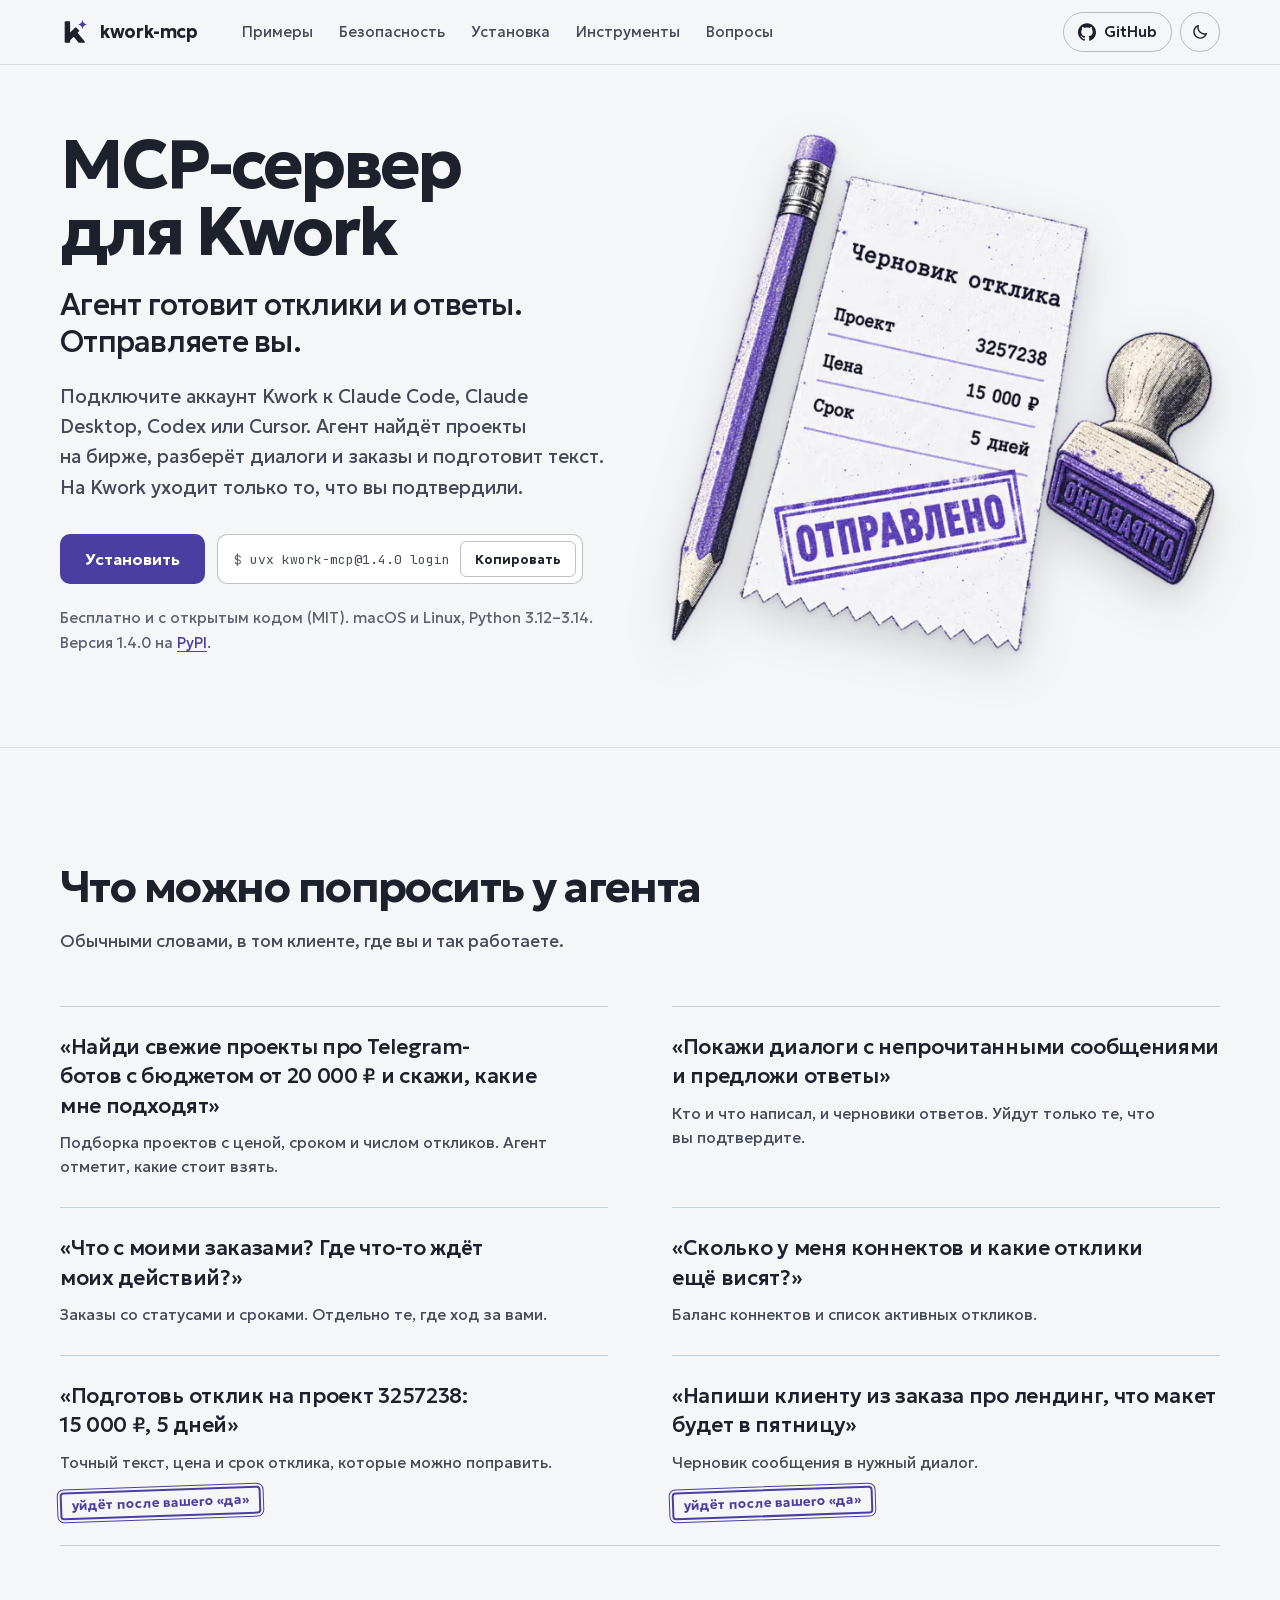
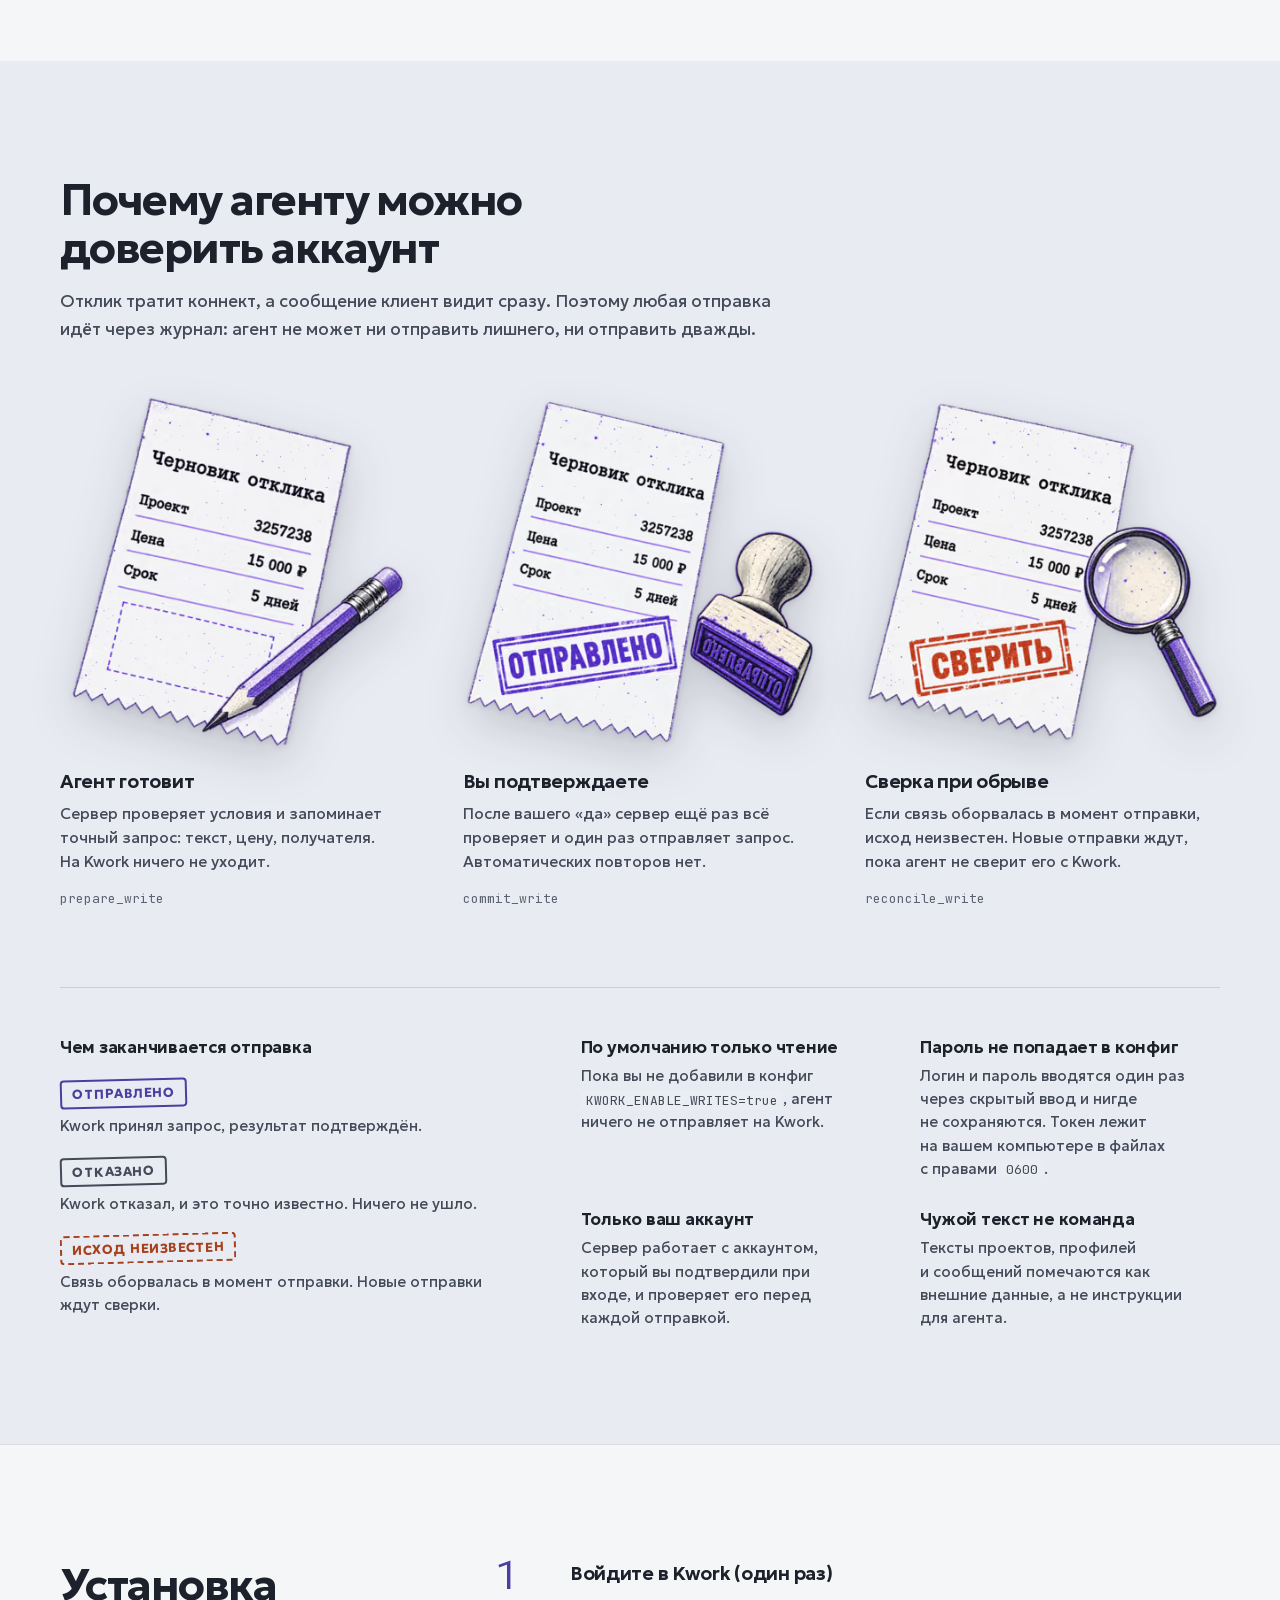
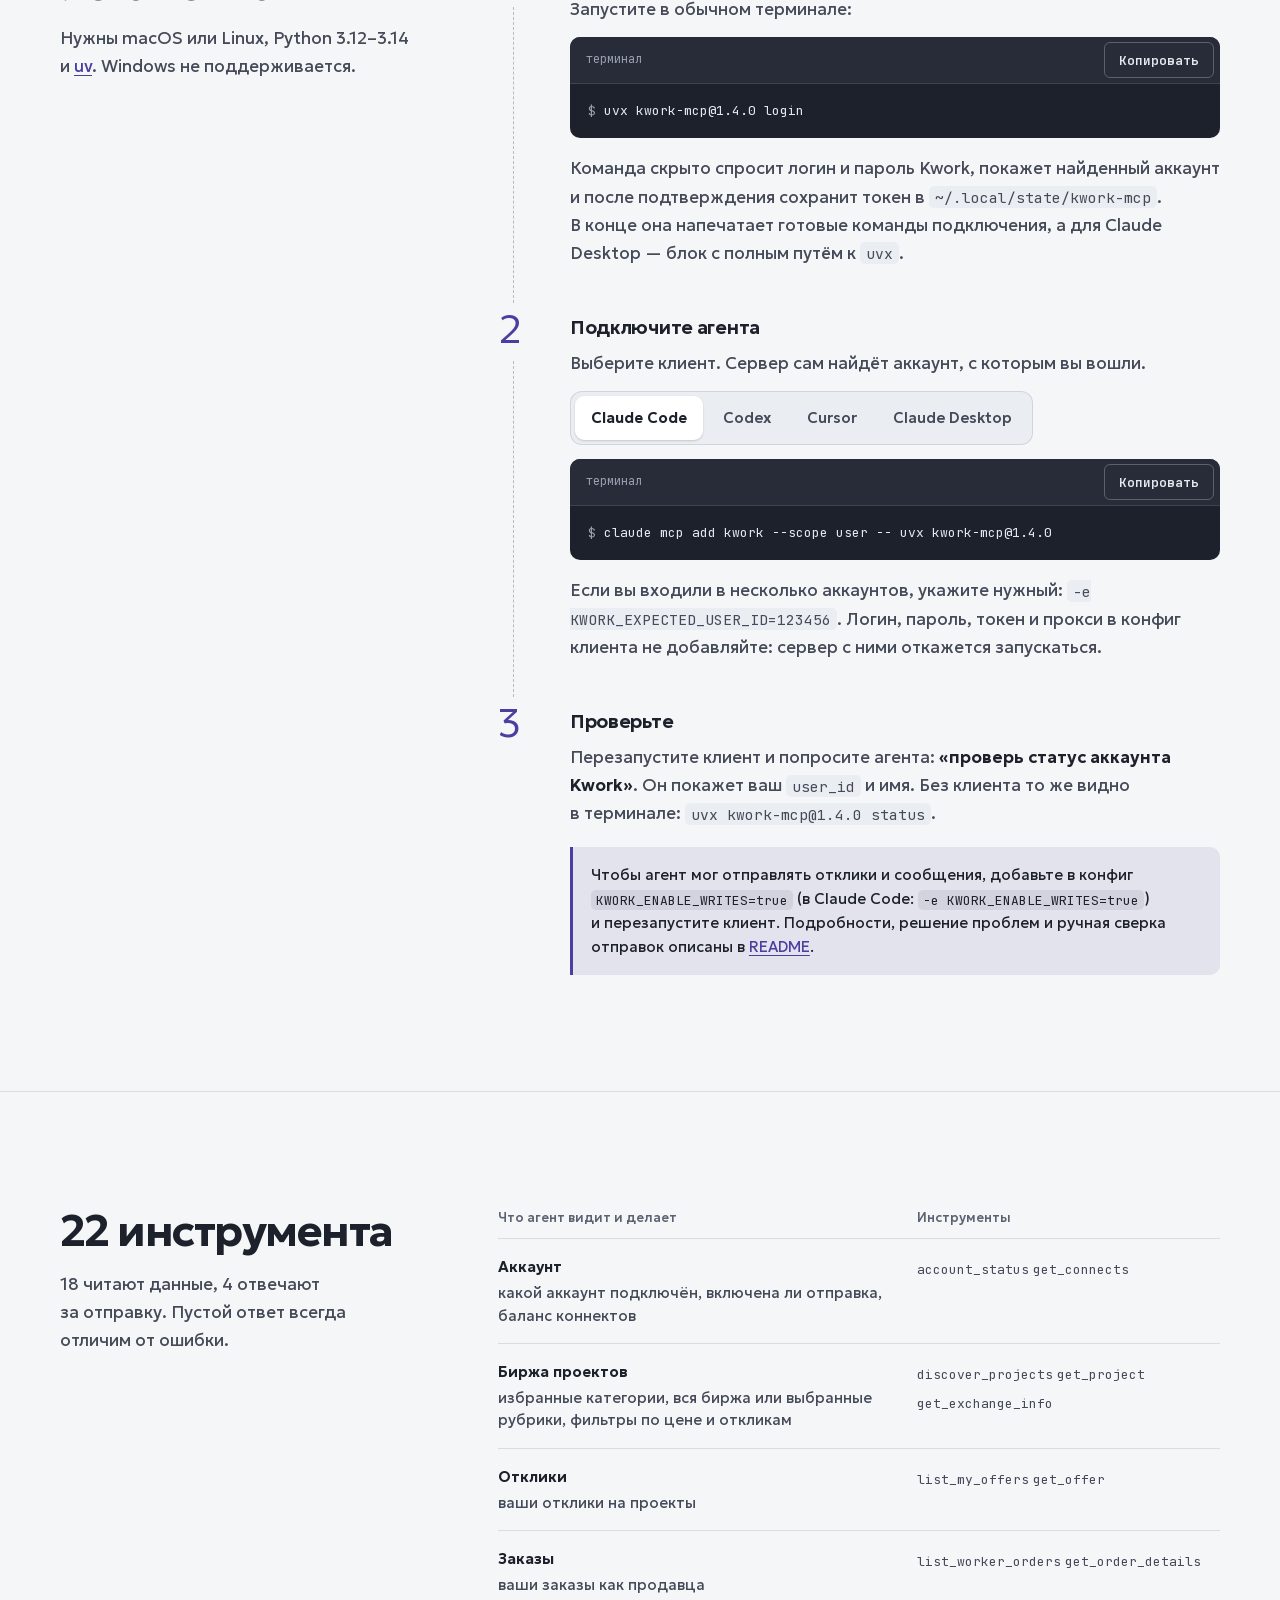
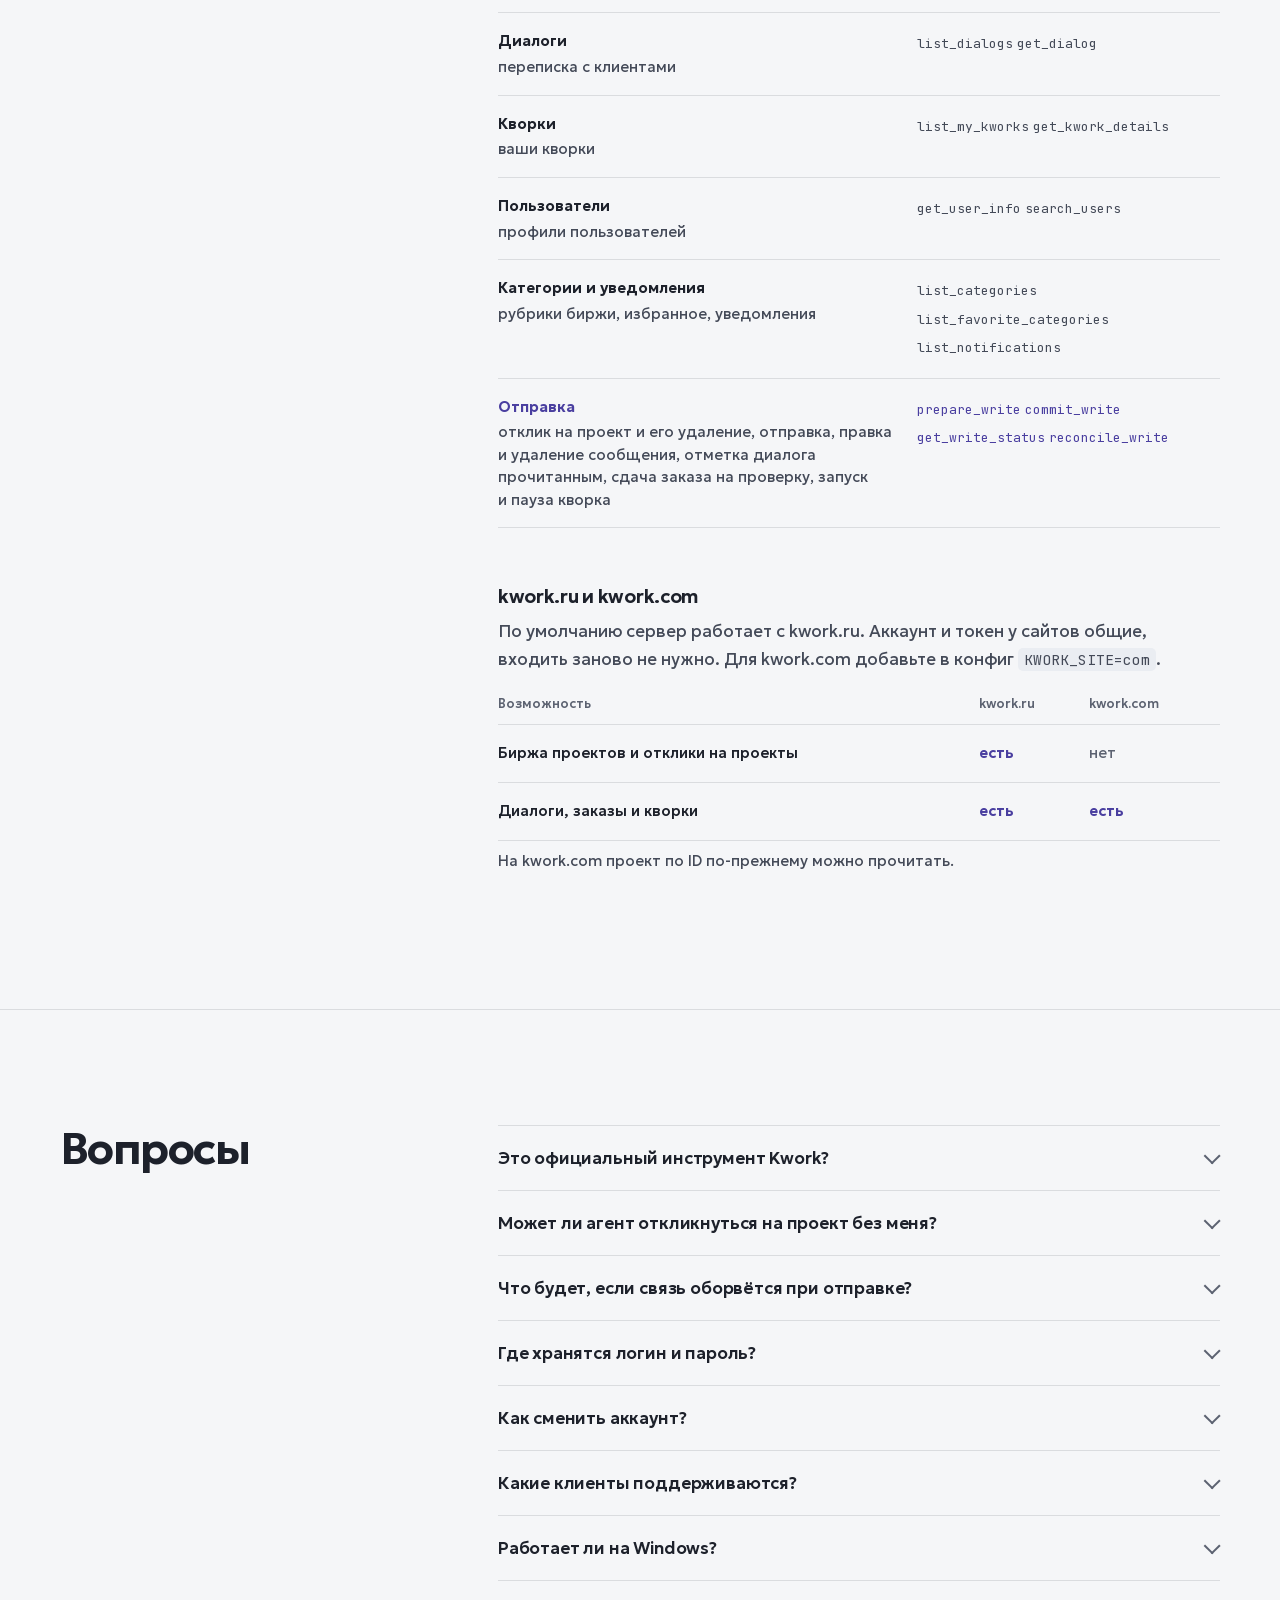
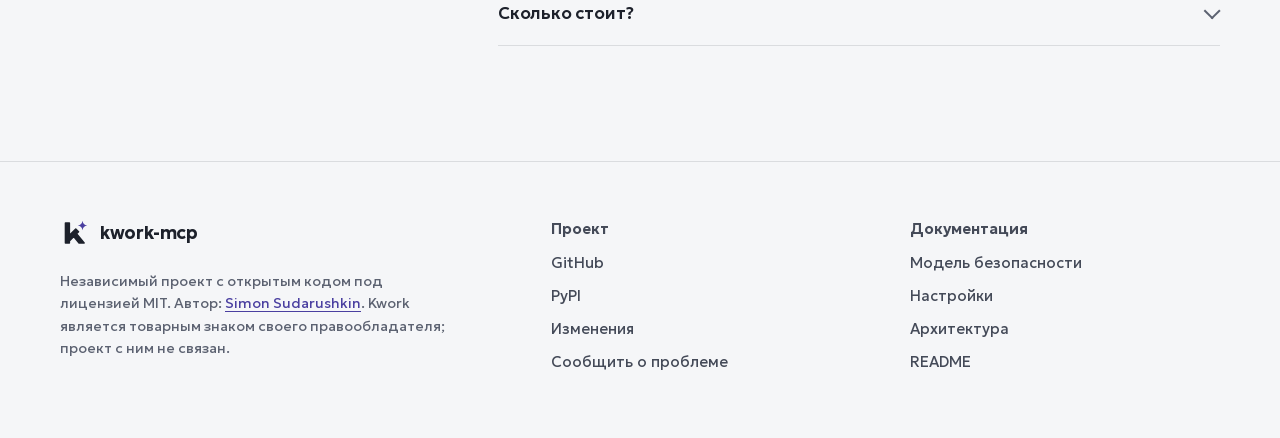
==== site/index.html @ 41d2348b "Add kwork-mcp status and logout, and a Claude Desktop entry after login status repeats the server's " ====
<!doctype html>
<html lang="ru">
<head>
<meta charset="utf-8">
<meta name="viewport" content="width=device-width, initial-scale=1">
<meta http-equiv="Content-Security-Policy" content="default-src 'none'; script-src 'self'; style-src 'self'; font-src 'self'; img-src 'self' data:; manifest-src 'self'; base-uri 'none'; form-action 'none'">
<title>kwork-mcp: MCP-сервер для Kwork в Claude Code, Codex и Cursor</title>
<meta name="description" content="Подключите аккаунт Kwork к ИИ-агенту: поиск проектов на бирже, диалоги, заказы и отклики из Claude Code, Codex и Cursor. Открытый код, отправка только после вашего подтверждения.">
<meta name="robots" content="index, follow, max-image-preview:large">
<meta name="google-site-verification" content="LOcWGZD07nUTycnVEaoSbUokoMhJb3l7GHsrGh3nrn0">
<meta name="author" content="Simon Sudarushkin">
<link rel="canonical" href="https://simonether.github.io/kwork-mcp/">
<meta name="color-scheme" content="light dark">
<meta name="theme-color" media="(prefers-color-scheme: light)" content="#f5f6f8">
<meta name="theme-color" media="(prefers-color-scheme: dark)" content="#14162c">
<link rel="icon" href="favicon.svg" type="image/svg+xml">
<link rel="apple-touch-icon" href="apple-touch-icon.png">
<link rel="manifest" href="site.webmanifest">
<link rel="preload" href="fonts/geologica-cyrillic.woff2" as="font" type="font/woff2" crossorigin>
<link rel="preload" href="fonts/geologica-latin.woff2" as="font" type="font/woff2" crossorigin>
<meta property="og:type" content="website">
<meta property="og:locale" content="ru_RU">
<meta property="og:site_name" content="kwork-mcp">
<meta property="og:title" content="kwork-mcp: MCP-сервер для Kwork">
<meta property="og:description" content="Аккаунт Kwork в Claude Code, Codex и Cursor: биржа, диалоги, заказы и отклики. Отправка только после вашего «да».">
<meta property="og:url" content="https://simonether.github.io/kwork-mcp/">
<meta property="og:image" content="https://simonether.github.io/kwork-mcp/og.png">
<meta property="og:image:type" content="image/png">
<meta property="og:image:width" content="1200">
<meta property="og:image:height" content="630">
<meta property="og:image:alt" content="kwork-mcp: MCP-сервер для Kwork. Агент готовит отклик, вы ставите печать.">
<meta name="twitter:card" content="summary_large_image">
<meta name="twitter:title" content="kwork-mcp: MCP-сервер для Kwork">
<meta name="twitter:description" content="Аккаунт Kwork в Claude Code, Codex и Cursor: биржа, диалоги, заказы и отклики. Отправка только после вашего «да».">
<meta name="twitter:image" content="https://simonether.github.io/kwork-mcp/og.png">
<meta name="twitter:image:alt" content="kwork-mcp: MCP-сервер для Kwork. Агент готовит отклик, вы ставите печать.">
<script src="theme.js"></script>
<link rel="stylesheet" href="style.css">
<script type="application/ld+json">
{
  "@context": "https://schema.org",
  "@graph": [
    {
      "@type": "WebSite",
      "@id": "https://simonether.github.io/kwork-mcp/#website",
      "url": "https://simonether.github.io/kwork-mcp/",
      "name": "kwork-mcp",
      "inLanguage": "ru"
    },
    {
      "@type": "SoftwareApplication",
      "@id": "https://simonether.github.io/kwork-mcp/#software",
      "name": "kwork-mcp",
      "alternateName": ["kwork mcp", "MCP-сервер для Kwork"],
      "description": "MCP-сервер, который подключает аккаунт Kwork к ИИ-агентам: Claude Code, Claude Desktop, Codex и Cursor. Агент ищет проекты, читает диалоги и заказы, готовит отклики; отправка на Kwork только после подтверждения.",
      "url": "https://simonether.github.io/kwork-mcp/",
      "image": "https://simonether.github.io/kwork-mcp/og.png",
      "applicationCategory": "DeveloperApplication",
      "operatingSystem": "macOS, Linux",
      "softwareVersion": "1.4.0",
      "softwareRequirements": "Python 3.12–3.14, uv",
      "programmingLanguage": "Python",
      "inLanguage": "ru",
      "isAccessibleForFree": true,
      "license": "https://opensource.org/licenses/MIT",
      "downloadUrl": "https://pypi.org/project/kwork-mcp/",
      "dateModified": "2026-10-03",
      "featureList": [
        "Поиск и чтение проектов биржи Kwork",
        "Диалоги, заказы, отклики и кворки",
        "Запись в два шага: подготовка и подтверждение",
        "Журнал записей без повторных отправок",
        "Работа с kwork.ru и kwork.com"
      ],
      "offers": {"@type": "Offer", "price": "0", "priceCurrency": "RUB"},
      "author": {"@type": "Person", "name": "Simon Sudarushkin", "url": "https://github.com/simonether"},
      "isPartOf": {"@id": "https://simonether.github.io/kwork-mcp/#website"},
      "sameAs": ["https://github.com/simonether/kwork-mcp", "https://pypi.org/project/kwork-mcp/"]
    },
    {
      "@type": "FAQPage",
      "mainEntity": [
        {"@type": "Question", "name": "Это официальный инструмент Kwork?", "acceptedAnswer": {"@type": "Answer", "text": "Нет. Это независимый проект с открытым кодом под лицензией MIT. Kwork его не выпускает и не поддерживает."}},
        {"@type": "Question", "name": "Может ли агент откликнуться на проект без меня?", "acceptedAnswer": {"@type": "Answer", "text": "Нет. Запись выключена по умолчанию. Когда вы её включаете, агент сначала показывает точный текст, цену и получателя, и запрос уходит на Kwork только после вашего подтверждения."}},
        {"@type": "Question", "name": "Что будет, если связь оборвётся при отправке?", "acceptedAnswer": {"@type": "Answer", "text": "Сервер не повторит запись сам и не угадает исход. Новые отправки для аккаунта ждут, пока агент не сверит результат с Kwork или вы не разберёте запись вручную командой kwork-mcp resolve-write."}},
        {"@type": "Question", "name": "Где хранятся логин и пароль?", "acceptedAnswer": {"@type": "Answer", "text": "Нигде. Их спрашивает только kwork-mcp login через скрытый ввод, а на диск сохраняется токен в ~/.local/state/kwork-mcp с правами 0600. Токен не шифруется, поэтому включите шифрование диска."}},
        {"@type": "Question", "name": "Как сменить аккаунт?", "acceptedAnswer": {"@type": "Answer", "text": "Выполните в терминале uvx kwork-mcp@1.4.0 logout, а затем login с другим аккаунтом. Команда status покажет, с каким аккаунтом и сайтом запустится сервер, без запросов к Kwork."}},
        {"@type": "Question", "name": "Какие клиенты поддерживаются?", "acceptedAnswer": {"@type": "Answer", "text": "Claude Code, Claude Desktop, Codex, Cursor и другие MCP-клиенты, которые умеют запускать локальный сервер через stdio."}},
        {"@type": "Question", "name": "Работает ли на Windows?", "acceptedAnswer": {"@type": "Answer", "text": "Нет, только macOS и Linux."}},
        {"@type": "Question", "name": "Сколько стоит?", "acceptedAnswer": {"@type": "Answer", "text": "Нисколько: kwork-mcp распространяется бесплатно под лицензией MIT."}}
      ]
    }
  ]
}
</script>
</head>
<body>
<a class="skip" href="#main">К содержимому</a>

<header class="site-header">
  <div class="container bar">
    <a class="brand" href="./" aria-label="kwork-mcp, на главную">
      <svg viewBox="0 0 64 64" aria-hidden="true" focusable="false">
        <path class="logo-k" stroke-width="3.2" stroke-linejoin="round" d="M11.60 10.60 L20.00 10.60 L20.00 37.06 L33.63 23.43 L39.57 29.37 L35.32 33.62 L51.50 53.40 L40.65 53.40 L29.35 39.59 L20.00 48.94 L20.00 53.40 L11.60 53.40Z"/>
        <path class="logo-spark" d="M48 6c1.1 6.2 3.8 8.9 10 10-6.2 1.1-8.9 3.8-10 10-1.1-6.2-3.8-8.9-10-10 6.2-1.1 8.9-3.8 10-10z"/>
      </svg>
      <span>kwork-mcp</span>
    </a>
    <nav class="nav" aria-label="Разделы">
      <a href="#examples">Примеры</a>
      <a href="#safety">Безопасность</a>
      <a href="#start">Установка</a>
      <a href="#tools">Инструменты</a>
      <a href="#faq">Вопросы</a>
    </nav>
    <div class="bar-actions">
      <a class="gh-link" href="https://github.com/simonether/kwork-mcp" aria-label="Код на GitHub">
        <svg viewBox="0 0 24 24" aria-hidden="true" focusable="false"><path d="M12 .297c-6.63 0-12 5.373-12 12 0 5.303 3.438 9.8 8.205 11.385.6.113.82-.258.82-.577 0-.285-.01-1.04-.015-2.04-3.338.724-4.042-1.61-4.042-1.61C4.422 18.07 3.633 17.7 3.633 17.7c-1.087-.744.084-.729.084-.729 1.205.084 1.838 1.236 1.838 1.236 1.07 1.835 2.809 1.305 3.495.998.108-.776.417-1.305.76-1.605-2.665-.3-5.466-1.332-5.466-5.93 0-1.31.465-2.38 1.235-3.22-.135-.303-.54-1.523.105-3.176 0 0 1.005-.322 3.3 1.23.96-.267 1.98-.399 3-.405 1.02.006 2.04.138 3 .405 2.28-1.552 3.285-1.23 3.285-1.23.645 1.653.24 2.873.12 3.176.765.84 1.23 1.91 1.23 3.22 0 4.61-2.805 5.625-5.475 5.92.42.36.81 1.096.81 2.22 0 1.606-.015 2.896-.015 3.286 0 .315.21.69.825.57C20.565 22.092 24 17.592 24 12.297c0-6.627-5.373-12-12-12"/></svg>
        <span>GitHub</span>
      </a>
      <button class="theme-btn js-only" type="button" data-theme-toggle aria-label="Сменить тему оформления">
        <svg class="i-moon" viewBox="0 0 24 24" aria-hidden="true" focusable="false"><path d="M20.5 14.2A8.5 8.5 0 0 1 9.8 3.5a8.5 8.5 0 1 0 10.7 10.7z"/></svg>
        <svg class="i-sun" viewBox="0 0 24 24" aria-hidden="true" focusable="false"><circle cx="12" cy="12" r="4"/><path d="M12 2v2M12 20v2M4.9 4.9l1.4 1.4M17.7 17.7l1.4 1.4M2 12h2M20 12h2M4.9 19.1l1.4-1.4M17.7 6.3l1.4-1.4"/></svg>
      </button>
    </div>
  </div>
</header>

<main id="main">
  <section class="hero" aria-labelledby="hero-title">
    <div class="container hero-grid">
      <div class="hero-copy">
        <h1 id="hero-title">MCP-сервер для&nbsp;Kwork</h1>
        <p class="hero-sub">Агент готовит отклики и&nbsp;ответы. Отправляете вы.</p>
        <p class="hero-lead">Подключите аккаунт Kwork к&nbsp;Claude Code, Claude Desktop, Codex или Cursor. Агент найдёт проекты на&nbsp;бирже, разберёт диалоги и&nbsp;заказы и&nbsp;подготовит текст. На&nbsp;Kwork уходит только то, что вы подтвердили.</p>
        <div class="hero-actions">
          <a class="btn btn-primary" href="#start">Установить</a>
          <div class="cmd" data-copy>
            <code class="sh">uvx kwork-mcp@1.4.0 login</code>
          </div>
        </div>
        <p class="hero-facts">Бесплатно и&nbsp;с&nbsp;открытым кодом (MIT). macOS и&nbsp;Linux, Python 3.12–3.14. Версия 1.4.0 на&nbsp;<a href="https://pypi.org/project/kwork-mcp/">PyPI</a>.</p>
      </div>
      <picture class="hero-art">
        <source type="image/avif" srcset="img/hero-640.avif 640w, img/hero-1200.avif 1200w" sizes="(max-width: 900px) min(88vw, 440px), 560px">
        <img src="img/hero-1200.webp" srcset="img/hero-640.webp 640w, img/hero-1200.webp 1200w" sizes="(max-width: 900px) min(88vw, 440px), 560px" width="1200" height="1143" fetchpriority="high" alt="Черновик отклика на проект 3257238: цена 15 000 ₽, срок 5 дней. Рядом карандаш, которым его подготовил агент, и печать «Отправлено», которую ставите вы.">
      </picture>
    </div>
  </section>

  <section class="section" id="examples" aria-labelledby="examples-title">
    <div class="container">
      <div class="section-head">
        <h2 id="examples-title">Что можно попросить у&nbsp;агента</h2>
        <p>Обычными словами, в&nbsp;том клиенте, где вы и&nbsp;так работаете.</p>
      </div>
      <ul class="asks">
        <li>
          <p class="ask">«Найди свежие проекты про Telegram-ботов с&nbsp;бюджетом от&nbsp;20&nbsp;000&nbsp;₽ и&nbsp;скажи, какие мне подходят»</p>
          <p class="gets">Подборка проектов с&nbsp;ценой, сроком и&nbsp;числом откликов. Агент отметит, какие стоит взять.</p>
        </li>
        <li>
          <p class="ask">«Покажи диалоги с&nbsp;непрочитанными сообщениями и&nbsp;предложи ответы»</p>
          <p class="gets">Кто и&nbsp;что написал, и&nbsp;черновики ответов. Уйдут только те, что вы подтвердите.</p>
        </li>
        <li>
          <p class="ask">«Что с&nbsp;моими заказами? Где что-то ждёт моих действий?»</p>
          <p class="gets">Заказы со&nbsp;статусами и&nbsp;сроками. Отдельно те, где ход за&nbsp;вами.</p>
        </li>
        <li>
          <p class="ask">«Сколько у&nbsp;меня коннектов и&nbsp;какие отклики ещё висят?»</p>
          <p class="gets">Баланс коннектов и&nbsp;список активных откликов.</p>
        </li>
        <li class="ask-write">
          <p class="ask">«Подготовь отклик на&nbsp;проект 3257238: 15&nbsp;000&nbsp;₽, 5&nbsp;дней»</p>
          <p class="gets">Точный текст, цена и&nbsp;срок отклика, которые можно поправить.</p>
          <p class="stamp-tag">уйдёт после вашего «да»</p>
        </li>
        <li class="ask-write">
          <p class="ask">«Напиши клиенту из&nbsp;заказа про лендинг, что макет будет в&nbsp;пятницу»</p>
          <p class="gets">Черновик сообщения в&nbsp;нужный диалог.</p>
          <p class="stamp-tag">уйдёт после вашего «да»</p>
        </li>
      </ul>
    </div>
  </section>

  <section class="section section--sheet" id="safety" aria-labelledby="safety-title">
    <div class="container">
      <div class="section-head">
        <h2 id="safety-title">Почему агенту можно доверить аккаунт</h2>
        <p>Отклик тратит коннект, а&nbsp;сообщение клиент видит сразу. Поэтому любая отправка идёт через журнал: агент не&nbsp;может ни&nbsp;отправить лишнего, ни&nbsp;отправить дважды.</p>
      </div>
      <ol class="stages">
        <li class="stage">
          <picture class="stage-art">
            <source type="image/avif" srcset="img/stage-draft-400.avif 400w, img/stage-draft-720.avif 720w" sizes="(max-width: 480px) 300px, (max-width: 820px) 45vw, 340px">
            <img src="img/stage-draft-720.webp" srcset="img/stage-draft-400.webp 400w, img/stage-draft-720.webp 720w" sizes="(max-width: 480px) 300px, (max-width: 820px) 45vw, 340px" width="720" height="720" loading="lazy" decoding="async" alt="Черновик отклика без печати: пунктиром отмечено место для неё, рядом карандаш.">
          </picture>
          <h3>Агент готовит</h3>
          <p>Сервер проверяет условия и&nbsp;запоминает точный запрос: текст, цену, получателя. На&nbsp;Kwork ничего не&nbsp;уходит.</p>
          <p class="stage-tool"><code>prepare_write</code></p>
        </li>
        <li class="stage">
          <picture class="stage-art">
            <source type="image/avif" srcset="img/stage-approved-400.avif 400w, img/stage-approved-720.avif 720w" sizes="(max-width: 480px) 300px, (max-width: 820px) 45vw, 340px">
            <img src="img/stage-approved-720.webp" srcset="img/stage-approved-400.webp 400w, img/stage-approved-720.webp 720w" sizes="(max-width: 480px) 300px, (max-width: 820px) 45vw, 340px" width="720" height="720" loading="lazy" decoding="async" alt="Тот же черновик с фиолетовой печатью «Отправлено», рядом сама печать.">
          </picture>
          <h3>Вы подтверждаете</h3>
          <p>После вашего «да» сервер ещё раз всё проверяет и&nbsp;один раз отправляет запрос. Автоматических повторов нет.</p>
          <p class="stage-tool"><code>commit_write</code></p>
        </li>
        <li class="stage">
          <picture class="stage-art">
            <source type="image/avif" srcset="img/stage-check-400.avif 400w, img/stage-check-720.avif 720w" sizes="(max-width: 480px) 300px, (max-width: 820px) 45vw, 340px">
            <img src="img/stage-check-720.webp" srcset="img/stage-check-400.webp 400w, img/stage-check-720.webp 720w" sizes="(max-width: 480px) 300px, (max-width: 820px) 45vw, 340px" width="720" height="720" loading="lazy" decoding="async" alt="Черновик с красной отметкой «Сверить» и лупа поверх него.">
          </picture>
          <h3>Сверка при обрыве</h3>
          <p>Если связь оборвалась в&nbsp;момент отправки, исход неизвестен. Новые отправки ждут, пока агент не&nbsp;сверит его с&nbsp;Kwork.</p>
          <p class="stage-tool"><code>reconcile_write</code></p>
        </li>
      </ol>

      <div class="safety-more">
        <div class="outcomes">
          <h3>Чем заканчивается отправка</h3>
          <dl>
            <div class="o-ok"><dt>Отправлено</dt><dd>Kwork принял запрос, результат подтверждён.</dd></div>
            <div class="o-known"><dt>Отказано</dt><dd>Kwork отказал, и&nbsp;это точно известно. Ничего не&nbsp;ушло.</dd></div>
            <div class="o-unknown"><dt>Исход неизвестен</dt><dd>Связь оборвалась в&nbsp;момент отправки. Новые отправки ждут сверки.</dd></div>
          </dl>
        </div>
        <ul class="guards">
          <li>
            <h3>По умолчанию только чтение</h3>
            <p>Пока вы не&nbsp;добавили в&nbsp;конфиг <code>KWORK_ENABLE_WRITES=true</code>, агент ничего не&nbsp;отправляет на&nbsp;Kwork.</p>
          </li>
          <li>
            <h3>Пароль не&nbsp;попадает в&nbsp;конфиг</h3>
            <p>Логин и&nbsp;пароль вводятся один раз через скрытый ввод и&nbsp;нигде не&nbsp;сохраняются. Токен лежит на&nbsp;вашем компьютере в&nbsp;файлах с&nbsp;правами <code>0600</code>.</p>
          </li>
          <li>
            <h3>Только ваш аккаунт</h3>
            <p>Сервер работает с&nbsp;аккаунтом, который вы подтвердили при входе, и&nbsp;проверяет его перед каждой отправкой.</p>
          </li>
          <li>
            <h3>Чужой текст не&nbsp;команда</h3>
            <p>Тексты проектов, профилей и&nbsp;сообщений помечаются как внешние данные, а&nbsp;не&nbsp;инструкции для агента.</p>
          </li>
        </ul>
      </div>
    </div>
  </section>

  <section class="section" id="start" aria-labelledby="start-title">
    <div class="container split">
      <div class="split-head">
        <h2 id="start-title">Установка</h2>
        <p>Нужны macOS или Linux, Python 3.12–3.14 и&nbsp;<a href="https://docs.astral.sh/uv/">uv</a>. Windows не&nbsp;поддерживается.</p>
      </div>
      <ol class="steps">
        <li>
          <h3>Войдите в&nbsp;Kwork (один раз)</h3>
          <p>Запустите в&nbsp;обычном терминале:</p>
          <figure class="code" data-copy>
            <figcaption><span>терминал</span><span data-copy-slot></span></figcaption>
            <pre><code class="sh">uvx kwork-mcp@1.4.0 login</code></pre>
          </figure>
          <p>Команда скрыто спросит логин и&nbsp;пароль Kwork, покажет найденный аккаунт и&nbsp;после подтверждения сохранит токен в&nbsp;<code>~/.local/state/kwork-mcp</code>. В&nbsp;конце она напечатает готовые команды подключения, а&nbsp;для Claude Desktop&nbsp;— блок с&nbsp;полным путём к&nbsp;<code>uvx</code>.</p>
        </li>
        <li>
          <h3>Подключите агента</h3>
          <p>Выберите клиент. Сервер сам найдёт аккаунт, с&nbsp;которым вы вошли.</p>
          <div class="tabs" data-tabs="Клиент">
            <div role="tabpanel" id="panel-claude-code" tabindex="0">
              <h4 class="tab-title">Claude Code</h4>
              <figure class="code" data-copy>
                <figcaption><span>терминал</span><span data-copy-slot></span></figcaption>
<pre><code class="sh">claude mcp add kwork --scope user -- uvx kwork-mcp@1.4.0</code></pre>
              </figure>
            </div>
            <div role="tabpanel" id="panel-codex" tabindex="0">
              <h4 class="tab-title">Codex</h4>
              <figure class="code" data-copy>
                <figcaption><span>терминал</span><span data-copy-slot></span></figcaption>
<pre><code class="sh">codex mcp add kwork -- uvx kwork-mcp@1.4.0</code></pre>
              </figure>
            </div>
            <div role="tabpanel" id="panel-cursor" tabindex="0">
              <h4 class="tab-title">Cursor</h4>
              <p><a class="btn btn-primary" href="https://cursor.com/install-mcp?name=kwork&amp;config=eyJjb21tYW5kIjoidXZ4IiwiYXJncyI6WyJrd29yay1tY3BAMS40LjAiXX0%3D">Добавить в&nbsp;Cursor</a></p>
              <p>Кнопка откроет Cursor и&nbsp;предложит добавить сервер. Вручную: блок из&nbsp;вкладки «Claude Desktop» в&nbsp;<code>~/.cursor/mcp.json</code>.</p>
            </div>
            <div role="tabpanel" id="panel-desktop" tabindex="0">
              <h4 class="tab-title">Claude Desktop</h4>
              <p>Settings → Developer → Edit Config, файл <code>claude_desktop_config.json</code>.</p>
              <figure class="code" data-copy>
                <figcaption><span>claude_desktop_config.json</span><span data-copy-slot></span></figcaption>
<pre><code>{
  "mcpServers": {
    "kwork": {
      "command": "uvx",
      "args": ["kwork-mcp@1.4.0"]
    }
  }
}</code></pre>
              </figure>
              <p>Claude Desktop не&nbsp;видит <code>uvx</code> из&nbsp;терминала, поэтому возьмите этот блок из&nbsp;вывода <code>login</code>: в&nbsp;нём уже указан полный путь к&nbsp;<code>uvx</code>.</p>
            </div>
          </div>
          <p>Если вы входили в&nbsp;несколько аккаунтов, укажите нужный: <code>-e KWORK_EXPECTED_USER_ID=123456</code>. Логин, пароль, токен и&nbsp;прокси в&nbsp;конфиг клиента не&nbsp;добавляйте: сервер с&nbsp;ними откажется запускаться.</p>
        </li>
        <li>
          <h3>Проверьте</h3>
          <p>Перезапустите клиент и&nbsp;попросите агента: <q class="say">проверь статус аккаунта Kwork</q>. Он покажет ваш <code>user_id</code> и&nbsp;имя. Без клиента то&nbsp;же видно в&nbsp;терминале: <code>uvx kwork-mcp@1.4.0 status</code>.</p>
          <p class="note">Чтобы агент мог отправлять отклики и&nbsp;сообщения, добавьте в&nbsp;конфиг <code>KWORK_ENABLE_WRITES=true</code> (в&nbsp;Claude Code: <code>-e KWORK_ENABLE_WRITES=true</code>) и&nbsp;перезапустите клиент. Подробности, решение проблем и&nbsp;ручная сверка отправок описаны в&nbsp;<a href="https://github.com/simonether/kwork-mcp#readme">README</a>.</p>
        </li>
      </ol>
    </div>
  </section>

  <section class="section" id="tools" aria-labelledby="tools-title">
    <div class="container split">
      <div class="split-head">
        <h2 id="tools-title">22 инструмента</h2>
        <p>18 читают данные, 4 отвечают за&nbsp;отправку. Пустой ответ всегда отличим от&nbsp;ошибки.</p>
      </div>
      <div>
        <table class="tools-table">
          <thead>
            <tr><th scope="col">Что агент видит и&nbsp;делает</th><th scope="col">Инструменты</th></tr>
          </thead>
          <tbody>
            <tr>
              <th scope="row">Аккаунт<span>какой аккаунт подключён, включена ли отправка, баланс коннектов</span></th>
              <td><code>account_status</code> <code>get_connects</code></td>
            </tr>
            <tr>
              <th scope="row">Биржа проектов<span>избранные категории, вся биржа или выбранные рубрики, фильтры по&nbsp;цене и&nbsp;откликам</span></th>
              <td><code>discover_projects</code> <code>get_project</code> <code>get_exchange_info</code></td>
            </tr>
            <tr>
              <th scope="row">Отклики<span>ваши отклики на&nbsp;проекты</span></th>
              <td><code>list_my_offers</code> <code>get_offer</code></td>
            </tr>
            <tr>
              <th scope="row">Заказы<span>ваши заказы как продавца</span></th>
              <td><code>list_worker_orders</code> <code>get_order_details</code></td>
            </tr>
            <tr>
              <th scope="row">Диалоги<span>переписка с&nbsp;клиентами</span></th>
              <td><code>list_dialogs</code> <code>get_dialog</code></td>
            </tr>
            <tr>
              <th scope="row">Кворки<span>ваши кворки</span></th>
              <td><code>list_my_kworks</code> <code>get_kwork_details</code></td>
            </tr>
            <tr>
              <th scope="row">Пользователи<span>профили пользователей</span></th>
              <td><code>get_user_info</code> <code>search_users</code></td>
            </tr>
            <tr>
              <th scope="row">Категории и&nbsp;уведомления<span>рубрики биржи, избранное, уведомления</span></th>
              <td><code>list_categories</code> <code>list_favorite_categories</code> <code>list_notifications</code></td>
            </tr>
            <tr class="write">
              <th scope="row">Отправка<span>отклик на&nbsp;проект и&nbsp;его удаление, отправка, правка и&nbsp;удаление сообщения, отметка диалога прочитанным, сдача заказа на&nbsp;проверку, запуск и&nbsp;пауза кворка</span></th>
              <td><code>prepare_write</code> <code>commit_write</code> <code>get_write_status</code> <code>reconcile_write</code></td>
            </tr>
          </tbody>
        </table>

        <div class="sites-block" id="kwork-com">
          <h3>kwork.ru и&nbsp;kwork.com</h3>
          <p>По умолчанию сервер работает с&nbsp;kwork.ru. Аккаунт и&nbsp;токен у&nbsp;сайтов общие, входить заново не&nbsp;нужно. Для kwork.com добавьте в&nbsp;конфиг <code>KWORK_SITE=com</code>.</p>
          <table class="sites">
            <thead>
              <tr><th scope="col">Возможность</th><th scope="col">kwork.ru</th><th scope="col">kwork.com</th></tr>
            </thead>
            <tbody>
              <tr><th scope="row">Биржа проектов и&nbsp;отклики на&nbsp;проекты</th><td class="yes">есть</td><td class="no">нет</td></tr>
              <tr><th scope="row">Диалоги, заказы и&nbsp;кворки</th><td class="yes">есть</td><td class="yes">есть</td></tr>
            </tbody>
          </table>
          <p class="section-foot">На kwork.com проект по&nbsp;ID по-прежнему можно прочитать.</p>
        </div>
      </div>
    </div>
  </section>

  <section class="section faq" id="faq" aria-labelledby="faq-title">
    <div class="container split">
      <div class="split-head">
        <h2 id="faq-title">Вопросы</h2>
      </div>
      <div>
        <details>
          <summary>Это официальный инструмент Kwork?</summary>
          <div class="answer"><p>Нет. Это независимый проект с открытым кодом под лицензией MIT. Kwork его не выпускает и не поддерживает.</p></div>
        </details>
        <details>
          <summary>Может ли агент откликнуться на проект без меня?</summary>
          <div class="answer"><p>Нет. Запись выключена по умолчанию. Когда вы её включаете, агент сначала показывает точный текст, цену и получателя, и запрос уходит на Kwork только после вашего подтверждения.</p></div>
        </details>
        <details>
          <summary>Что будет, если связь оборвётся при отправке?</summary>
          <div class="answer"><p>Сервер не повторит запись сам и не угадает исход. Новые отправки для аккаунта ждут, пока агент не сверит результат с Kwork или вы не разберёте запись вручную командой <code>kwork-mcp resolve-write</code>.</p></div>
        </details>
        <details>
          <summary>Где хранятся логин и пароль?</summary>
          <div class="answer"><p>Нигде. Их спрашивает только <code>kwork-mcp login</code> через скрытый ввод, а на диск сохраняется токен в <code>~/.local/state/kwork-mcp</code> с правами <code>0600</code>. Токен не шифруется, поэтому включите шифрование диска.</p></div>
        </details>
        <details>
          <summary>Как сменить аккаунт?</summary>
          <div class="answer"><p>Выполните в&nbsp;терминале <code>uvx kwork-mcp@1.4.0 logout</code>, а&nbsp;затем <code>login</code> с&nbsp;другим аккаунтом. Команда <code>status</code> покажет, с&nbsp;каким аккаунтом и&nbsp;сайтом запустится сервер, без запросов к&nbsp;Kwork.</p></div>
        </details>
        <details>
          <summary>Какие клиенты поддерживаются?</summary>
          <div class="answer"><p>Claude Code, Claude Desktop, Codex, Cursor и другие MCP-клиенты, которые умеют запускать локальный сервер через stdio.</p></div>
        </details>
        <details>
          <summary>Работает ли на Windows?</summary>
          <div class="answer"><p>Нет, только macOS и Linux.</p></div>
        </details>
        <details>
          <summary>Сколько стоит?</summary>
          <div class="answer"><p>Нисколько: kwork-mcp распространяется бесплатно под лицензией MIT.</p></div>
        </details>
      </div>
    </div>
  </section>
</main>

<footer class="site-footer">
  <div class="container foot-grid">
    <div class="foot-brand">
      <a class="brand" href="./" aria-label="kwork-mcp, на главную">
        <svg viewBox="0 0 64 64" aria-hidden="true" focusable="false">
          <path class="logo-k" stroke-width="3.2" stroke-linejoin="round" d="M11.60 10.60 L20.00 10.60 L20.00 37.06 L33.63 23.43 L39.57 29.37 L35.32 33.62 L51.50 53.40 L40.65 53.40 L29.35 39.59 L20.00 48.94 L20.00 53.40 L11.60 53.40Z"/>
          <path class="logo-spark" d="M48 6c1.1 6.2 3.8 8.9 10 10-6.2 1.1-8.9 3.8-10 10-1.1-6.2-3.8-8.9-10-10 6.2-1.1 8.9-3.8 10-10z"/>
        </svg>
        <span>kwork-mcp</span>
      </a>
      <p>Независимый проект с&nbsp;открытым кодом под лицензией MIT. Автор: <a href="https://github.com/simonether">Simon Sudarushkin</a>. Kwork является товарным знаком своего правообладателя; проект с&nbsp;ним не&nbsp;связан.</p>
    </div>
    <nav class="foot-col" aria-labelledby="foot-project">
      <h2 id="foot-project">Проект</h2>
      <ul>
        <li><a href="https://github.com/simonether/kwork-mcp">GitHub</a></li>
        <li><a href="https://pypi.org/project/kwork-mcp/">PyPI</a></li>
        <li><a href="https://github.com/simonether/kwork-mcp/blob/main/CHANGELOG.md">Изменения</a></li>
        <li><a href="https://github.com/simonether/kwork-mcp/issues">Сообщить о&nbsp;проблеме</a></li>
      </ul>
    </nav>
    <nav class="foot-col" aria-labelledby="foot-docs">
      <h2 id="foot-docs">Документация</h2>
      <ul>
        <li><a href="https://github.com/simonether/kwork-mcp/blob/main/docs/security.md">Модель безопасности</a></li>
        <li><a href="https://github.com/simonether/kwork-mcp/blob/main/docs/configuration.md">Настройки</a></li>
        <li><a href="https://github.com/simonether/kwork-mcp/blob/main/docs/architecture.md">Архитектура</a></li>
        <li><a href="https://github.com/simonether/kwork-mcp#readme">README</a></li>
      </ul>
    </nav>
  </div>
</footer>

<script src="app.js" defer></script>
</body>
</html>
---- site/style.css ----
/* kwork-mcp site. Fonts and tokens first, then base, layout and components. */

/* ---------- Fonts (self-hosted, Cyrillic + Latin subsets) ---------- */
@font-face {
  font-family: "Geologica";
  font-style: normal;
  font-weight: 100 900;
  font-display: swap;
  src: url("fonts/geologica-cyrillic.woff2") format("woff2");
  unicode-range: U+0301, U+0400-045F, U+0490-0491, U+04B0-04B1, U+2116;
}
@font-face {
  font-family: "Geologica";
  font-style: normal;
  font-weight: 100 900;
  font-display: swap;
  src: url("fonts/geologica-latin.woff2") format("woff2");
  unicode-range: U+0000-00FF, U+0131, U+0152-0153, U+02BB-02BC, U+02C6, U+02DA, U+02DC, U+0304, U+0308, U+0329, U+2000-206F, U+20AC, U+2122, U+2191, U+2193, U+2212, U+2215, U+FEFF, U+FFFD;
}
@font-face {
  font-family: "Geologica";
  font-style: normal;
  font-weight: 100 900;
  font-display: swap;
  src: url("fonts/geologica-ruble.woff2") format("woff2");
  unicode-range: U+20BD;
}
@font-face {
  font-family: "JetBrains Mono";
  font-style: normal;
  font-weight: 400 800;
  font-display: swap;
  src: url("fonts/jbmono-cyrillic.woff2") format("woff2");
  unicode-range: U+0301, U+0400-045F, U+0490-0491, U+04B0-04B1, U+2116;
}
@font-face {
  font-family: "JetBrains Mono";
  font-style: normal;
  font-weight: 400 800;
  font-display: swap;
  src: url("fonts/jbmono-latin.woff2") format("woff2");
  unicode-range: U+0000-00FF, U+0131, U+0152-0153, U+02BB-02BC, U+02C6, U+02DA, U+02DC, U+0304, U+0308, U+0329, U+2000-206F, U+20AC, U+2122, U+2191, U+2193, U+2212, U+2215, U+FEFF, U+FFFD;
}
@font-face {
  font-family: "JetBrains Mono";
  font-style: normal;
  font-weight: 400 800;
  font-display: swap;
  src: url("fonts/jbmono-ruble.woff2") format("woff2");
  unicode-range: U+20BD;
}
/* Metric-matched fallbacks keep the layout still while the web fonts load. */
@font-face {
  font-family: "Geologica Fallback";
  src: local("Arial"), local("Helvetica Neue"), local("Liberation Sans");
  size-adjust: 108%;
  ascent-override: 90%;
  descent-override: 25%;
  line-gap-override: 0%;
}
@font-face {
  font-family: "JetBrains Mono Fallback";
  src: local("Courier New"), local("Liberation Mono");
  size-adjust: 100%;
  ascent-override: 102%;
  descent-override: 30%;
  line-gap-override: 0%;
}

/* ---------- Tokens ---------- */
/* Paper, graphite and stamp ink: the agent drafts in pencil, the person approves with a stamp. */
:root {
  --font: "Geologica", "Geologica Fallback", system-ui, -apple-system, "Segoe UI", sans-serif;
  --mono: "JetBrains Mono", "JetBrains Mono Fallback", ui-monospace, "SF Mono", Menlo, Consolas, monospace;

  --gutter: clamp(16px, 4vw, 32px);
  --header-h: 64px;
  --section-y: clamp(64px, 9vw, 120px);

  --r-lg: 16px;
  --r-md: 10px;
  --r-sm: 6px;

  color-scheme: light;
  --paper: #f5f6f8;
  --paper-2: #eaedf2;
  --surface: #ffffff;
  --sheet: #e8ebf2;
  --ink: #1d212b;
  --ink-2: #444a58;
  --ink-3: #5c6271;
  --rule: #c5cfdf;
  --line: rgba(29, 33, 43, 0.12);
  --line-strong: rgba(29, 33, 43, 0.28);

  --stamp: #4a3fa0;
  --stamp-hover: #3b3186;
  --on-stamp: #ffffff;
  --stamp-soft: rgba(74, 63, 160, 0.1);
  --link: #4a3fa0;
  --wax: #a8401c;
  --wax-soft: rgba(168, 64, 28, 0.1);

  --code: #1d212b;
  --code-2: #272c38;
  --code-ink: #e6e8ef;
  --code-dim: #9aa0b0;
  --code-line: rgba(230, 232, 239, 0.12);
  --code-ph: #c9c1ff;

  --art-shadow: drop-shadow(0 18px 24px rgba(29, 33, 43, 0.16)) drop-shadow(0 2px 3px rgba(29, 33, 43, 0.12));
}
@media (prefers-color-scheme: dark) {
  :root:not([data-theme="light"]) {
    color-scheme: dark;
    --paper: #14162c;
    --paper-2: #1c1f3a;
    --surface: #22254a;
    --sheet: #1c1f3d;
    --ink: #ecedf5;
    --ink-2: #bdc0d6;
    --ink-3: #9599b4;
    --rule: rgba(160, 172, 230, 0.26);
    --line: rgba(236, 237, 245, 0.12);
    --line-strong: rgba(236, 237, 245, 0.28);
    --stamp: #a79df7;
    --stamp-hover: #bdb5fa;
    --on-stamp: #15123a;
    --stamp-soft: rgba(167, 157, 247, 0.14);
    --link: #b3aaf9;
    --wax: #f2936e;
    --wax-soft: rgba(242, 147, 110, 0.14);
    --code: #0e1022;
    --code-2: #171a33;
    --art-shadow: drop-shadow(0 22px 28px rgba(4, 5, 16, 0.55)) drop-shadow(0 2px 3px rgba(4, 5, 16, 0.4));
  }
}
:root[data-theme="dark"] {
  color-scheme: dark;
  --paper: #14162c;
  --paper-2: #1c1f3a;
  --surface: #22254a;
  --sheet: #1c1f3d;
  --ink: #ecedf5;
  --ink-2: #bdc0d6;
  --ink-3: #9599b4;
  --rule: rgba(160, 172, 230, 0.26);
  --line: rgba(236, 237, 245, 0.12);
  --line-strong: rgba(236, 237, 245, 0.28);
  --stamp: #a79df7;
  --stamp-hover: #bdb5fa;
  --on-stamp: #15123a;
  --stamp-soft: rgba(167, 157, 247, 0.14);
  --link: #b3aaf9;
  --wax: #f2936e;
  --wax-soft: rgba(242, 147, 110, 0.14);
  --code: #0e1022;
  --code-2: #171a33;
  --art-shadow: drop-shadow(0 22px 28px rgba(4, 5, 16, 0.55)) drop-shadow(0 2px 3px rgba(4, 5, 16, 0.4));
}

/* ---------- Base ---------- */
*,
*::before,
*::after {
  box-sizing: border-box;
}
html {
  -webkit-text-size-adjust: 100%;
  text-size-adjust: 100%;
  scroll-padding-top: calc(var(--header-h) + 16px);
}
@media (prefers-reduced-motion: no-preference) {
  html {
    scroll-behavior: smooth;
  }
}
body {
  margin: 0;
  background: var(--paper);
  color: var(--ink);
  font-family: var(--font);
  font-size: clamp(1rem, 0.96rem + 0.2vw, 1.0625rem);
  line-height: 1.65;
  font-weight: 400;
  -webkit-font-smoothing: antialiased;
  -moz-osx-font-smoothing: grayscale;
  text-rendering: optimizeLegibility;
}
h1,
h2,
h3,
h4,
p,
ul,
ol,
dl,
dd,
figure {
  margin: 0;
}
h1,
h2,
h3 {
  text-wrap: balance;
}
p,
li,
dd {
  text-wrap: pretty;
}
ul,
ol {
  padding: 0;
  list-style: none;
}
img,
svg {
  display: block;
  max-width: 100%;
}
img {
  height: auto;
}
a {
  color: var(--link);
  text-decoration-thickness: 1px;
  text-underline-offset: 0.2em;
}
a:hover {
  text-decoration-thickness: 2px;
}
code,
pre,
kbd {
  font-family: var(--mono);
  font-feature-settings: "calt" 0;
}
:not(pre) > code {
  font-size: 0.86em;
  padding: 0.12em 0.4em;
  border-radius: 5px;
  background: var(--paper-2);
  overflow-wrap: anywhere;
}
:focus-visible {
  outline: 2px solid var(--stamp);
  outline-offset: 3px;
  border-radius: 4px;
}
::selection {
  background: var(--stamp);
  color: var(--on-stamp);
}
.sr-only {
  position: absolute;
  width: 1px;
  height: 1px;
  margin: -1px;
  padding: 0;
  overflow: hidden;
  clip: rect(0 0 0 0);
  white-space: nowrap;
  border: 0;
}
.skip {
  position: absolute;
  left: 16px;
  top: -80px;
  z-index: 100;
  padding: 12px 18px;
  border-radius: var(--r-sm);
  background: var(--ink);
  color: var(--paper);
  font-weight: 600;
  text-decoration: none;
}
.skip:focus {
  top: 12px;
}
.container {
  width: min(100% - 2 * var(--gutter), 1160px);
  margin-inline: auto;
}
html:not(.js) .js-only {
  display: none !important;
}

/* ---------- Logo ---------- */
.logo-k {
  fill: var(--ink);
  stroke: var(--ink);
}
.logo-spark {
  fill: var(--stamp);
}

/* ---------- Header ---------- */
.site-header {
  position: sticky;
  top: 0;
  z-index: 50;
  background: color-mix(in srgb, var(--paper) 88%, transparent);
  -webkit-backdrop-filter: saturate(1.4) blur(14px);
  backdrop-filter: saturate(1.4) blur(14px);
  border-bottom: 1px solid var(--line);
}
.bar {
  display: flex;
  align-items: center;
  gap: 24px;
  min-height: var(--header-h);
}
.brand {
  display: inline-flex;
  align-items: center;
  gap: 10px;
  color: var(--ink);
  font-weight: 650;
  font-size: 1.125rem;
  letter-spacing: -0.02em;
  text-decoration: none;
}
.brand svg {
  width: 30px;
  height: 30px;
  flex: none;
}
.nav {
  display: flex;
  gap: 2px;
  margin-left: 8px;
}
.nav a {
  padding: 8px 12px;
  border-radius: var(--r-sm);
  color: var(--ink-2);
  font-size: 0.9375rem;
  text-decoration: none;
  white-space: nowrap;
}
.nav a:hover {
  background: var(--paper-2);
  color: var(--ink);
}
.bar-actions {
  display: flex;
  align-items: center;
  gap: 8px;
  margin-left: auto;
}
.gh-link,
.theme-btn {
  display: inline-flex;
  align-items: center;
  justify-content: center;
  gap: 8px;
  min-height: 40px;
  border: 1px solid var(--line-strong);
  border-radius: 999px;
  background: transparent;
  color: var(--ink);
  font: inherit;
  font-size: 0.9375rem;
  font-weight: 500;
  text-decoration: none;
  cursor: pointer;
}
.gh-link {
  padding: 0 14px;
}
.theme-btn {
  width: 40px;
  padding: 0;
}
.gh-link:hover,
.theme-btn:hover {
  background: var(--paper-2);
}
.gh-link svg {
  width: 18px;
  height: 18px;
  fill: currentColor;
}
.theme-btn svg {
  width: 18px;
  height: 18px;
  fill: none;
  stroke: currentColor;
  stroke-width: 1.8;
  stroke-linecap: round;
  stroke-linejoin: round;
}
.theme-btn .i-sun {
  display: none;
}
:root[data-theme="dark"] .theme-btn .i-sun {
  display: block;
}
:root[data-theme="dark"] .theme-btn .i-moon {
  display: none;
}
/* Narrow screens: one quiet row, the page is short enough to scroll. */
@media (max-width: 860px) {
  :root {
    --header-h: 58px;
  }
  .nav {
    display: none;
  }
  .gh-link {
    width: 40px;
    padding: 0;
  }
  .gh-link span {
    display: none;
  }
}

/* ---------- Buttons ---------- */
.btn {
  display: inline-flex;
  align-items: center;
  justify-content: center;
  gap: 8px;
  min-height: 50px;
  padding: 0 24px;
  border: 1px solid transparent;
  border-radius: var(--r-md);
  font: inherit;
  font-size: 1rem;
  font-weight: 600;
  line-height: 1;
  text-decoration: none;
  cursor: pointer;
  transition: background-color 0.15s, border-color 0.15s, color 0.15s;
}
.btn-primary {
  background: var(--stamp);
  color: var(--on-stamp);
}
.btn-primary:hover {
  background: var(--stamp-hover);
}
.copy {
  flex: none;
  min-height: 36px;
  padding: 0 14px;
  border: 1px solid var(--line-strong);
  border-radius: var(--r-sm);
  background: transparent;
  color: var(--ink);
  font: inherit;
  font-size: 0.8125rem;
  font-weight: 600;
  cursor: pointer;
  transition: background-color 0.15s, color 0.15s;
}
.copy:hover {
  background: var(--paper-2);
}
.copy.is-done {
  border-color: var(--stamp);
  background: var(--stamp);
  color: var(--on-stamp);
}

/* ---------- Hero ---------- */
.hero {
  padding-block: clamp(32px, 5vw, 64px) clamp(56px, 7vw, 96px);
  overflow-x: clip;
}
.hero-grid {
  display: grid;
  grid-template-columns: minmax(0, 1fr) minmax(0, 1fr);
  gap: clamp(24px, 4vw, 56px);
  align-items: center;
}
.hero h1 {
  font-size: clamp(2.5rem, 1.5rem + 3.4vw, 4.25rem);
  line-height: 1;
  letter-spacing: -0.045em;
  font-weight: 700;
}
.hero-sub {
  margin-top: 20px;
  font-size: clamp(1.375rem, 1.1rem + 1vw, 1.875rem);
  line-height: 1.25;
  letter-spacing: -0.025em;
  font-weight: 450;
}
.hero-lead {
  max-width: 32em;
  margin-top: 20px;
  color: var(--ink-2);
  font-size: clamp(1.0625rem, 1rem + 0.3vw, 1.1875rem);
  line-height: 1.6;
}
.hero-actions {
  display: flex;
  flex-wrap: wrap;
  align-items: center;
  gap: 12px;
  margin-top: 32px;
}
.cmd {
  display: flex;
  align-items: center;
  gap: 10px;
  min-height: 50px;
  padding: 6px 6px 6px 16px;
  border: 1px solid var(--line-strong);
  border-radius: var(--r-md);
  background: var(--surface);
  min-width: 0;
}
.cmd code {
  padding: 0;
  background: none;
  overflow-x: auto;
  white-space: nowrap;
  font-size: 0.8125rem;
  color: var(--ink-2);
  scrollbar-width: none;
}
.cmd code::-webkit-scrollbar {
  display: none;
}
.cmd .sh::before {
  content: "$ ";
  color: var(--ink-3);
  user-select: none;
}
.hero-facts {
  margin-top: 22px;
  max-width: 36em;
  color: var(--ink-3);
  font-size: 0.9375rem;
}
.hero-art {
  display: block;
  justify-self: center;
  width: min(100%, 560px);
}
.hero-art img {
  width: 100%;
  filter: var(--art-shadow);
}
@media (max-width: 900px) {
  .hero-grid {
    grid-template-columns: minmax(0, 1fr);
  }
  .hero-art {
    order: -1;
    width: min(88%, 440px);
  }
}
@media (max-width: 560px) {
  .hero-actions {
    align-items: stretch;
    flex-direction: column;
  }
  .cmd {
    width: 100%;
  }
}

/* ---------- Sections ---------- */
.section {
  padding-block: var(--section-y);
  border-top: 1px solid var(--line);
}
.section--sheet {
  border-top: 0;
  background: var(--sheet);
}
.section-head {
  max-width: 44em;
  margin-bottom: clamp(32px, 4vw, 56px);
}
.section-head p,
.split-head p {
  margin-top: 16px;
  color: var(--ink-2);
}
.split {
  display: grid;
  grid-template-columns: minmax(0, 4fr) minmax(0, 8fr);
  gap: clamp(28px, 6vw, 96px);
  align-items: start;
}
.split-head {
  position: sticky;
  top: calc(var(--header-h) + 32px);
}
h2 {
  font-size: clamp(1.875rem, 1.3rem + 2vw, 2.75rem);
  line-height: 1.08;
  letter-spacing: -0.035em;
  font-weight: 650;
}
h3 {
  font-size: 1.1875rem;
  line-height: 1.3;
  letter-spacing: -0.015em;
  font-weight: 600;
}
@media (max-width: 900px) {
  .split {
    grid-template-columns: minmax(0, 1fr);
  }
  .split-head {
    position: static;
  }
}

/* Examples: requests written on ruled form lines */
.asks {
  display: grid;
  grid-template-columns: repeat(2, minmax(0, 1fr));
  column-gap: clamp(32px, 5vw, 72px);
  border-bottom: 1px solid var(--rule);
}
.asks li {
  position: relative;
  padding: 26px 0 28px;
  border-top: 1px solid var(--rule);
}
.ask {
  font-size: clamp(1.125rem, 1.05rem + 0.35vw, 1.3125rem);
  line-height: 1.4;
  letter-spacing: -0.015em;
  font-weight: 500;
}
.gets {
  margin-top: 10px;
  color: var(--ink-2);
  font-size: 0.9688rem;
  line-height: 1.55;
}
.stamp-tag {
  display: table;
  margin-top: 14px;
  padding: 3px 10px;
  border: 2px solid var(--stamp);
  border-radius: 4px;
  outline: 1px solid var(--stamp);
  outline-offset: 2px;
  color: var(--stamp);
  font-size: 0.8125rem;
  font-weight: 650;
  line-height: 1.4;
  transform: rotate(-2deg);
}
@media (max-width: 720px) {
  .asks {
    grid-template-columns: minmax(0, 1fr);
  }
}

/* Safety: the same slip in three states */
.stages {
  display: grid;
  grid-template-columns: repeat(3, minmax(0, 1fr));
  gap: clamp(24px, 4vw, 48px);
}
.stage-art {
  display: block;
  aspect-ratio: 1;
  margin-bottom: 20px;
}
.stage-art img {
  width: 100%;
  height: 100%;
  object-fit: contain;
  filter: var(--art-shadow);
}
.stage p {
  margin-top: 8px;
  color: var(--ink-2);
  font-size: 0.9688rem;
  line-height: 1.55;
}
.stage .stage-tool {
  margin-top: 12px;
}
.stage-tool code {
  padding: 0;
  background: none;
  color: var(--ink-3);
  font-size: 0.8125rem;
}
@media (max-width: 820px) {
  .stages {
    grid-template-columns: minmax(0, 1fr);
    gap: 40px;
  }
  .stage {
    display: grid;
    grid-template-columns: minmax(0, 9fr) minmax(0, 11fr);
    column-gap: 20px;
    align-content: start;
  }
  .stage-art {
    grid-row: span 3;
    margin-bottom: 0;
  }
}
@media (max-width: 480px) {
  .stage {
    grid-template-columns: minmax(0, 1fr);
  }
  .stage-art {
    grid-row: auto;
    width: min(100%, 300px);
    margin-bottom: 16px;
  }
}
.safety-more {
  display: grid;
  grid-template-columns: minmax(0, 5fr) minmax(0, 7fr);
  gap: clamp(32px, 5vw, 72px);
  margin-top: clamp(48px, 6vw, 80px);
  padding-top: clamp(32px, 4vw, 48px);
  border-top: 1px solid var(--rule);
}
.outcomes h3 {
  font-size: 1.0625rem;
}
.outcomes dl {
  display: grid;
  gap: 18px;
  margin-top: 20px;
}
.outcomes dt {
  display: inline-block;
  padding: 2px 10px;
  border: 2px solid currentColor;
  border-radius: 4px;
  color: var(--o, var(--ink-2));
  font-size: 0.8125rem;
  font-weight: 700;
  letter-spacing: 0.04em;
  text-transform: uppercase;
  transform: rotate(-1.5deg);
}
.outcomes dd {
  margin-top: 6px;
  color: var(--ink-2);
  font-size: 0.9375rem;
  line-height: 1.55;
}
.o-ok {
  --o: var(--stamp);
}
.o-unknown {
  --o: var(--wax);
}
.o-unknown dt {
  border-style: dashed;
}
.guards {
  display: grid;
  grid-template-columns: repeat(2, minmax(0, 1fr));
  gap: 28px 40px;
}
.guards h3 {
  font-size: 1.0625rem;
}
.guards p {
  margin-top: 6px;
  color: var(--ink-2);
  font-size: 0.9375rem;
  line-height: 1.55;
}
@media (max-width: 900px) {
  .safety-more {
    grid-template-columns: minmax(0, 1fr);
  }
}
@media (max-width: 560px) {
  .guards {
    grid-template-columns: minmax(0, 1fr);
  }
}

/* Install steps */
.steps {
  counter-reset: step;
}
.steps > li {
  position: relative;
  padding: 0 0 48px 72px;
  counter-increment: step;
}
.steps > li:last-child {
  padding-bottom: 0;
}
.steps > li::before {
  content: counter(step);
  position: absolute;
  left: 0;
  top: -6px;
  width: 48px;
  color: var(--stamp);
  font-size: 2.5rem;
  font-weight: 250;
  line-height: 1;
  letter-spacing: -0.04em;
}
.steps > li::after {
  content: "";
  position: absolute;
  left: 15px;
  top: 46px;
  bottom: 12px;
  border-left: 1px dashed var(--line-strong);
}
.steps > li:last-child::after {
  display: none;
}
.steps h3 {
  margin-bottom: 10px;
}
.steps p {
  color: var(--ink-2);
  margin-bottom: 14px;
}
.steps p:last-child {
  margin-bottom: 0;
}
@media (max-width: 640px) {
  .steps > li {
    padding-left: 44px;
  }
  .steps > li::before {
    font-size: 1.75rem;
    width: 32px;
  }
  .steps > li::after {
    left: 9px;
    top: 34px;
  }
}
.code {
  margin: 0 0 16px;
  border-radius: var(--r-md);
  background: var(--code);
  color: var(--code-ink);
  overflow: hidden;
}
.code figcaption {
  display: flex;
  align-items: center;
  justify-content: space-between;
  gap: 12px;
  min-height: 46px;
  padding: 5px 6px 5px 16px;
  background: var(--code-2);
  border-bottom: 1px solid var(--code-line);
  color: var(--code-dim);
  font-family: var(--mono);
  font-size: 0.75rem;
}
.code .copy {
  border-color: rgba(230, 232, 239, 0.28);
  color: var(--code-ink);
}
.code .copy:hover {
  background: rgba(230, 232, 239, 0.1);
}
.code .copy.is-done {
  border-color: var(--code-ph);
  background: var(--code-ph);
  color: #15123a;
}
.code pre {
  margin: 0;
  padding: 16px 18px;
  overflow-x: auto;
  font-size: 0.8125rem;
  line-height: 1.7;
  tab-size: 2;
}
.code code {
  padding: 0;
  background: none;
  color: inherit;
  font-size: inherit;
  overflow-wrap: normal;
}
.code .sh::before {
  content: "$ ";
  color: var(--code-dim);
  user-select: none;
}
.ph {
  color: var(--code-ph);
  border-bottom: 1px dotted currentColor;
}
.ph.is-set {
  border-bottom-style: solid;
}
.uid {
  display: grid;
  gap: 6px;
  max-width: 22em;
  margin: 0 0 18px;
}
.uid label {
  font-weight: 600;
  font-size: 0.9375rem;
}
.uid input {
  min-height: 48px;
  padding: 0 2px;
  border: 0;
  border-bottom: 2px solid var(--rule);
  border-radius: 0;
  background: transparent;
  color: var(--ink);
  font-family: var(--mono);
  font-size: 1.125rem;
}
.uid input::placeholder {
  color: var(--ink-3);
  opacity: 0.6;
}
.uid input:focus-visible {
  outline: 0;
  border-bottom-color: var(--stamp);
}
.uid small {
  color: var(--ink-3);
  font-size: 0.8125rem;
}
.tabs [role="tablist"] {
  display: flex;
  flex-wrap: wrap;
  gap: 4px;
  margin-bottom: 14px;
  padding: 4px;
  border: 1px solid var(--line);
  border-radius: 12px;
  background: var(--paper-2);
  width: fit-content;
  max-width: 100%;
}
.tabs [role="tab"] {
  min-height: 44px;
  padding: 0 16px;
  border: 0;
  border-radius: 9px;
  background: transparent;
  color: var(--ink-2);
  font: inherit;
  font-size: 0.9375rem;
  font-weight: 500;
  cursor: pointer;
}
.tabs [role="tab"]:hover {
  color: var(--ink);
}
.tabs [role="tab"][aria-selected="true"] {
  background: var(--surface);
  color: var(--ink);
  font-weight: 600;
  box-shadow: 0 1px 2px rgba(29, 33, 43, 0.18);
}
.tabs [role="tabpanel"][hidden] {
  display: none;
}
.tab-title {
  margin-bottom: 8px;
  font-size: 1rem;
  font-weight: 600;
}
.js .tab-title {
  display: none;
}
.tabs [role="tabpanel"] + [role="tabpanel"] {
  margin-top: 24px;
}
.js .tabs [role="tabpanel"] + [role="tabpanel"] {
  margin-top: 0;
}
.note {
  margin-top: 20px;
  padding: 16px 18px;
  border-left: 3px solid var(--stamp);
  border-radius: 0 var(--r-md) var(--r-md) 0;
  background: var(--stamp-soft);
  color: var(--ink);
  font-size: 0.9375rem;
  line-height: 1.6;
}
.steps .note {
  color: var(--ink);
}
.note code {
  background: rgba(29, 33, 43, 0.08);
}
:root[data-theme="dark"] .note code {
  background: rgba(236, 237, 245, 0.1);
}
q.say {
  font-weight: 600;
  color: var(--ink);
  quotes: "«" "»";
}

/* Tools reference */
.tools-table,
.sites {
  width: 100%;
  border-collapse: collapse;
  font-size: 0.9375rem;
}
.tools-table th,
.tools-table td,
.sites th,
.sites td {
  padding: 16px 16px 16px 0;
  border-top: 1px solid var(--line);
  vertical-align: top;
  text-align: left;
}
.tools-table tr:last-child > *,
.sites tr:last-child > * {
  border-bottom: 1px solid var(--line);
}
.tools-table thead th,
.sites thead th {
  padding-block: 0 10px;
  border-top: 0;
  color: var(--ink-3);
  font-size: 0.8125rem;
  font-weight: 500;
}
.tools-table tbody th {
  width: 58%;
  font-weight: 600;
}
.tools-table tbody th span {
  display: block;
  margin-top: 2px;
  color: var(--ink-2);
  font-weight: 400;
  line-height: 1.5;
}
.tools-table td {
  padding-right: 0;
  line-height: 1.9;
}
.tools-table td code {
  padding: 0;
  background: none;
  color: var(--ink-2);
  font-size: 0.8125rem;
}
.tools-table tr.write th,
.tools-table tr.write td code {
  color: var(--stamp);
}
.sites-block {
  margin-top: 56px;
}
.sites-block > p {
  margin: 8px 0 20px;
  color: var(--ink-2);
}
.sites tbody th {
  font-weight: 500;
}
.sites .yes {
  color: var(--stamp);
  font-weight: 600;
}
.sites .no {
  color: var(--ink-3);
}
.section-foot {
  margin-top: 16px;
  color: var(--ink-2);
  font-size: 0.9375rem;
}
@media (max-width: 720px) {
  .tools-table,
  .tools-table tbody,
  .tools-table tr,
  .tools-table th,
  .tools-table td {
    display: block;
    width: auto;
  }
  .tools-table thead {
    position: absolute;
    width: 1px;
    height: 1px;
    overflow: hidden;
    clip: rect(0 0 0 0);
  }
  .tools-table tr {
    padding: 16px 0;
    border-top: 1px solid var(--line);
  }
  .tools-table tbody th {
    width: auto;
  }
  .tools-table th,
  .tools-table td {
    padding: 0 0 6px;
    border: 0 !important;
  }
}

/* FAQ */
.faq details {
  border-top: 1px solid var(--line);
}
.faq details:last-child {
  border-bottom: 1px solid var(--line);
}
.faq summary {
  display: flex;
  align-items: center;
  justify-content: space-between;
  gap: 20px;
  min-height: 64px;
  padding: 14px 0;
  font-size: 1.0625rem;
  font-weight: 550;
  letter-spacing: -0.01em;
  cursor: pointer;
  list-style: none;
}
.faq summary::-webkit-details-marker {
  display: none;
}
.faq summary::after {
  content: "";
  flex: none;
  width: 12px;
  height: 12px;
  margin-right: 4px;
  border-right: 2px solid var(--ink-3);
  border-bottom: 2px solid var(--ink-3);
  transform: rotate(45deg) translateY(-3px);
  transition: transform 0.2s;
}
.faq details[open] summary::after {
  transform: rotate(-135deg) translateY(-3px);
}
.faq summary:hover {
  color: var(--stamp);
}
.faq .answer {
  padding: 0 0 22px;
  max-width: 40em;
  color: var(--ink-2);
}

/* ---------- Footer ---------- */
.site-footer {
  padding-block: 56px 64px;
  border-top: 1px solid var(--line);
  color: var(--ink-2);
  font-size: 0.9375rem;
}
.foot-grid {
  display: grid;
  grid-template-columns: minmax(0, 5fr) minmax(0, 3.5fr) minmax(0, 3.5fr);
  gap: 32px 48px;
}
.foot-brand p {
  max-width: 28em;
  margin-top: 14px;
  color: var(--ink-3);
  font-size: 0.875rem;
  line-height: 1.6;
}
.foot-col h2 {
  margin-bottom: 12px;
  font-size: 0.9375rem;
  letter-spacing: 0;
  font-weight: 600;
  line-height: 1.4;
}
.foot-col ul {
  display: grid;
  gap: 8px;
}
.foot-col a {
  color: var(--ink-2);
  text-decoration: none;
}
.foot-col a:hover {
  color: var(--link);
  text-decoration: underline;
}
@media (max-width: 760px) {
  .foot-grid {
    grid-template-columns: minmax(0, 1fr) minmax(0, 1fr);
  }
  .foot-brand {
    grid-column: 1 / -1;
  }
}

/* ---------- Not-found page ---------- */
.nf {
  min-height: 70vh;
  display: grid;
  align-content: center;
  justify-items: start;
  gap: 20px;
  padding-block: 80px;
}
.nf h1 {
  font-size: clamp(2.5rem, 2rem + 4vw, 4.5rem);
  letter-spacing: -0.04em;
  line-height: 1;
}
.nf p {
  max-width: 30em;
  color: var(--ink-2);
}

/* ---------- Accessibility ---------- */
@media (prefers-reduced-motion: reduce) {
  *,
  *::before,
  *::after {
    animation: none !important;
    transition: none !important;
  }
}
@media (forced-colors: active) {
  .btn,
  .copy,
  .theme-btn,
  .gh-link,
  .stamp-tag,
  .outcomes dt {
    border: 1px solid ButtonText;
  }
  .steps > li::after {
    border-color: CanvasText;
  }
}
@media print {
  .site-header,
  .copy,
  .theme-btn {
    display: none !important;
  }
  body {
    background: #fff;
    color: #000;
  }
  .section--sheet {
    background: none;
  }
}
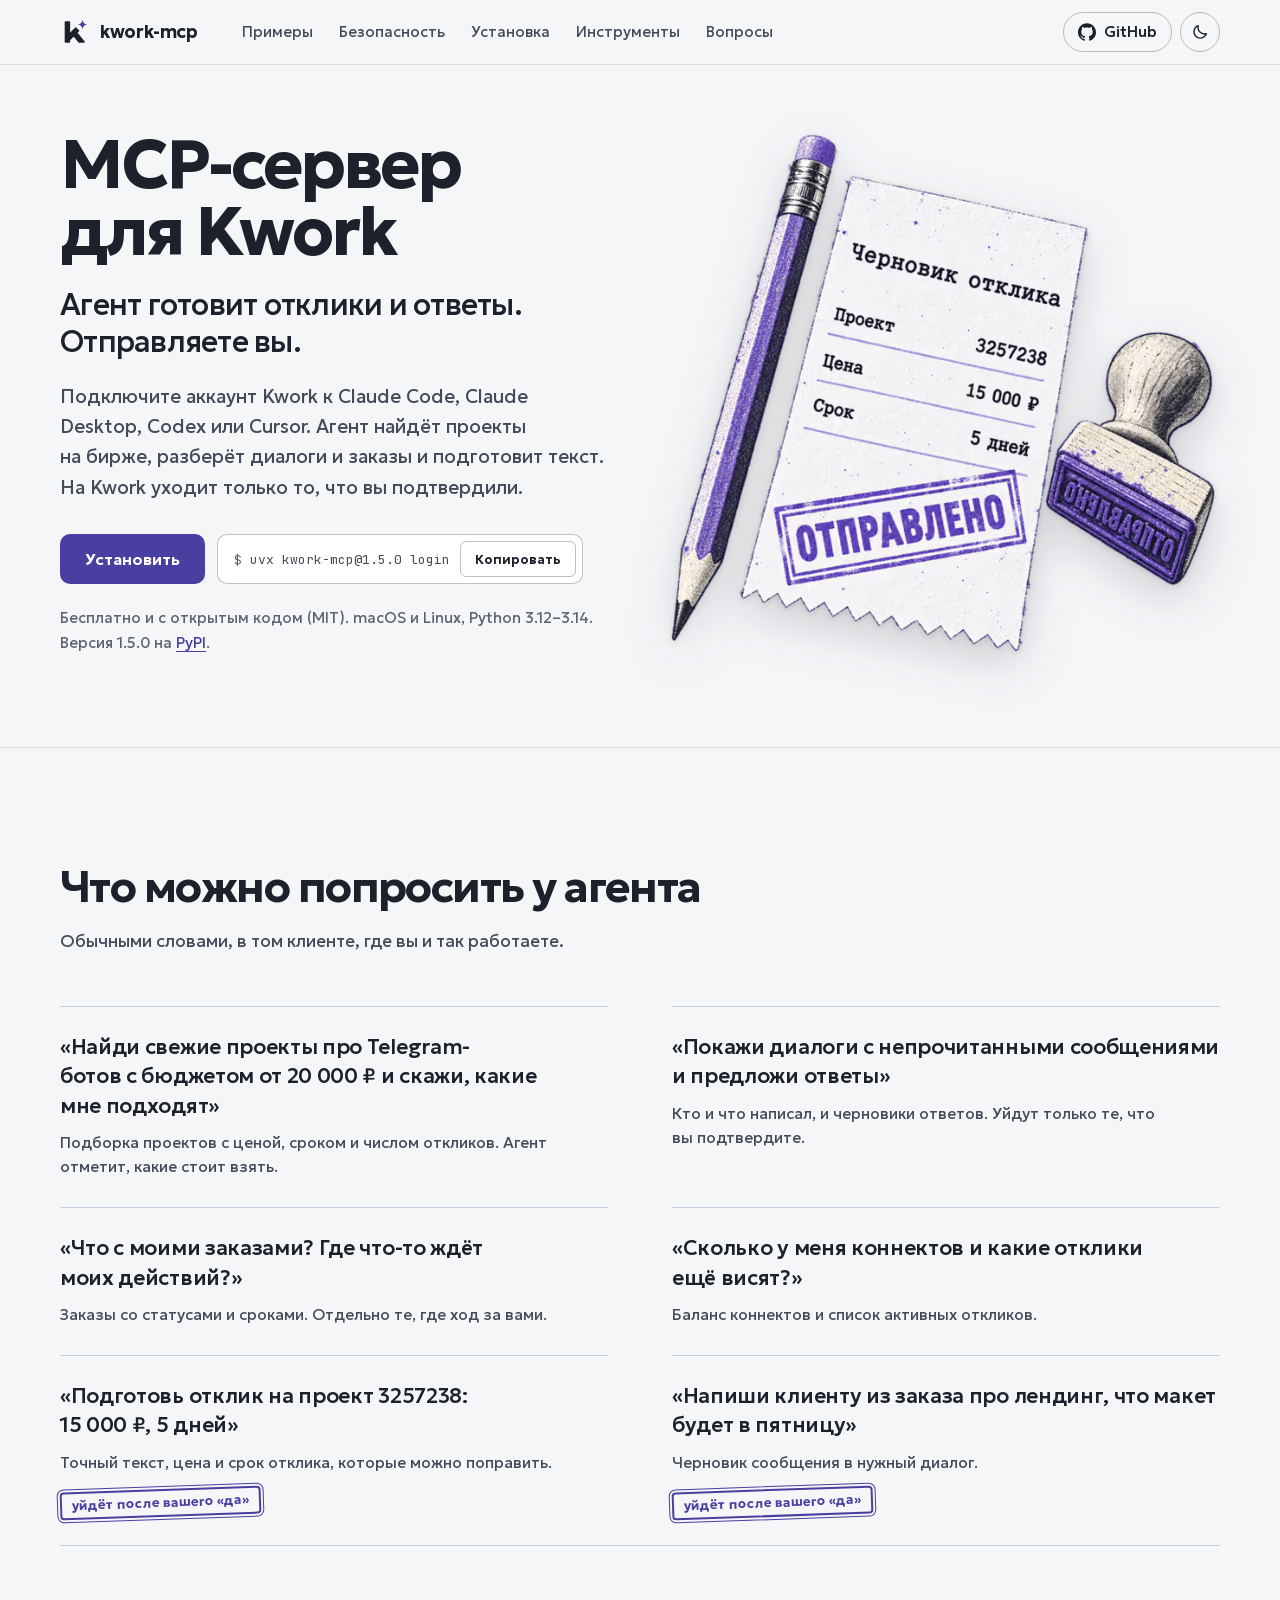
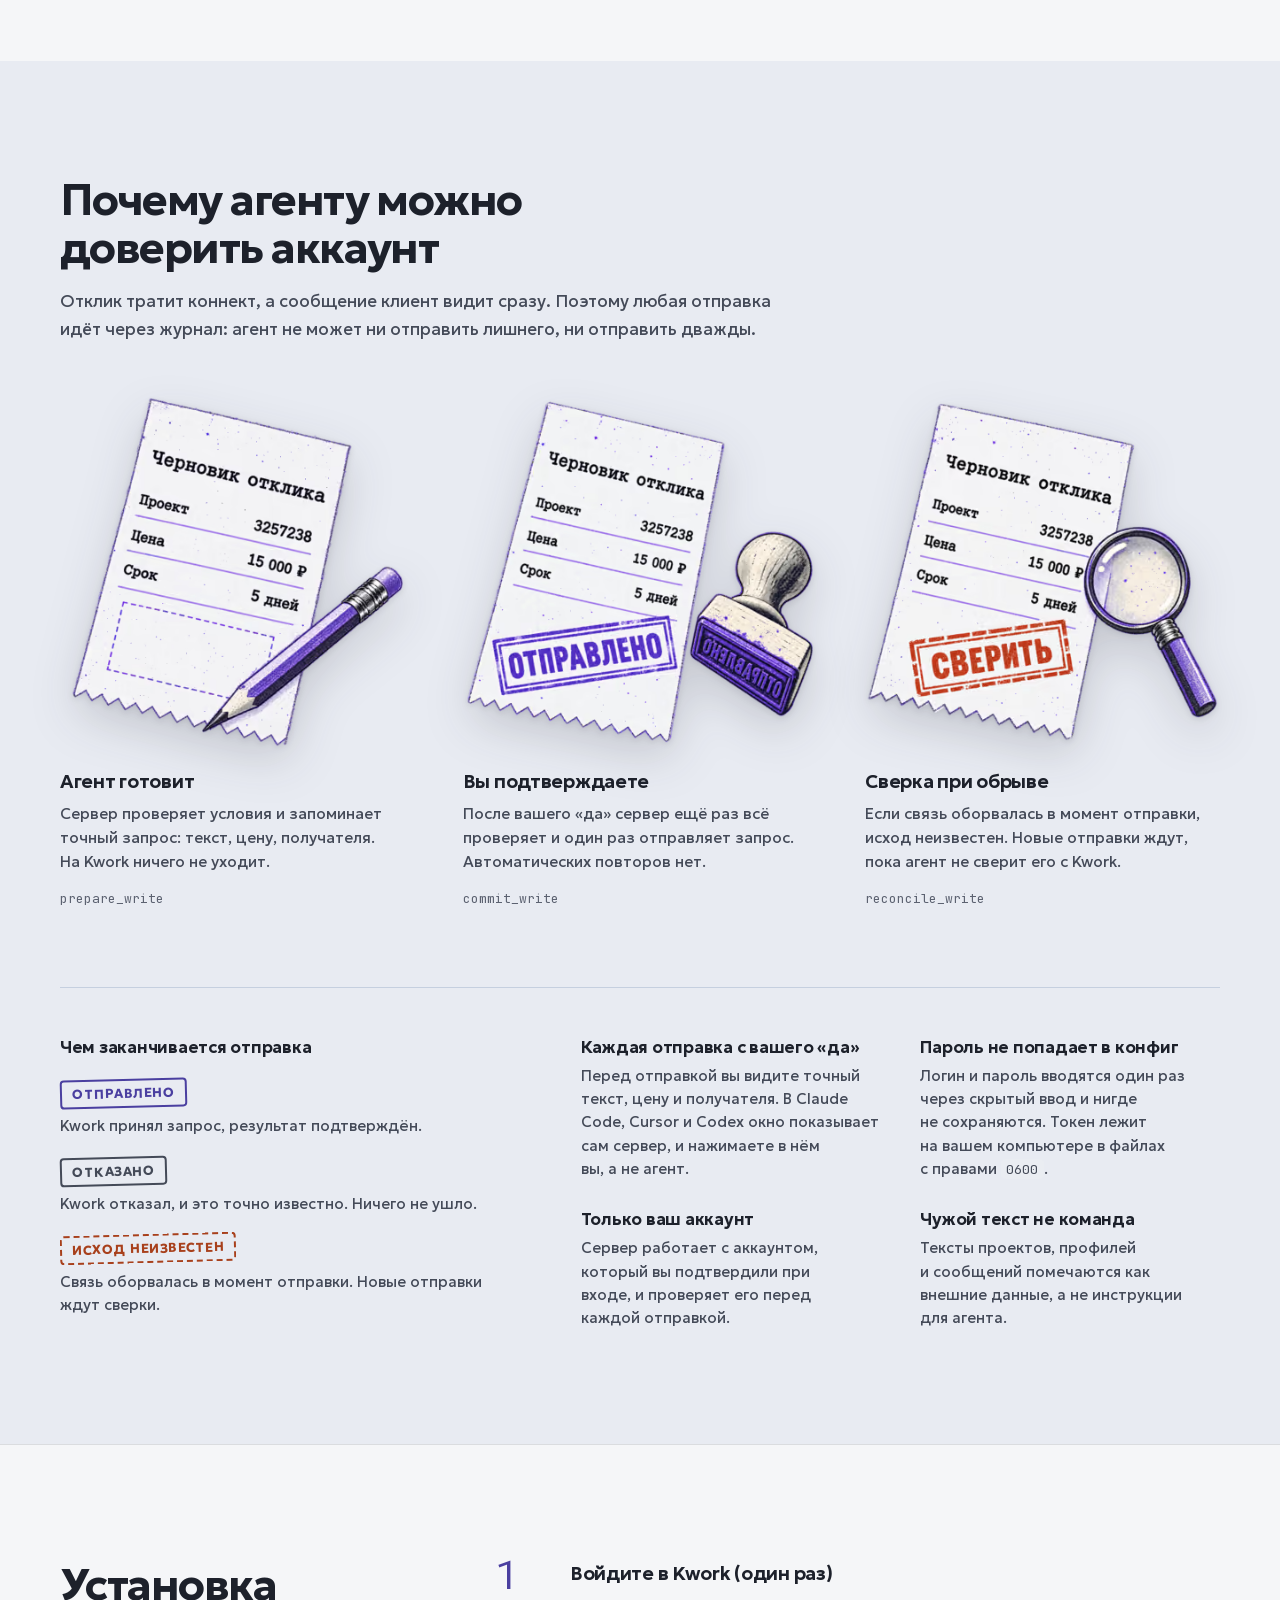
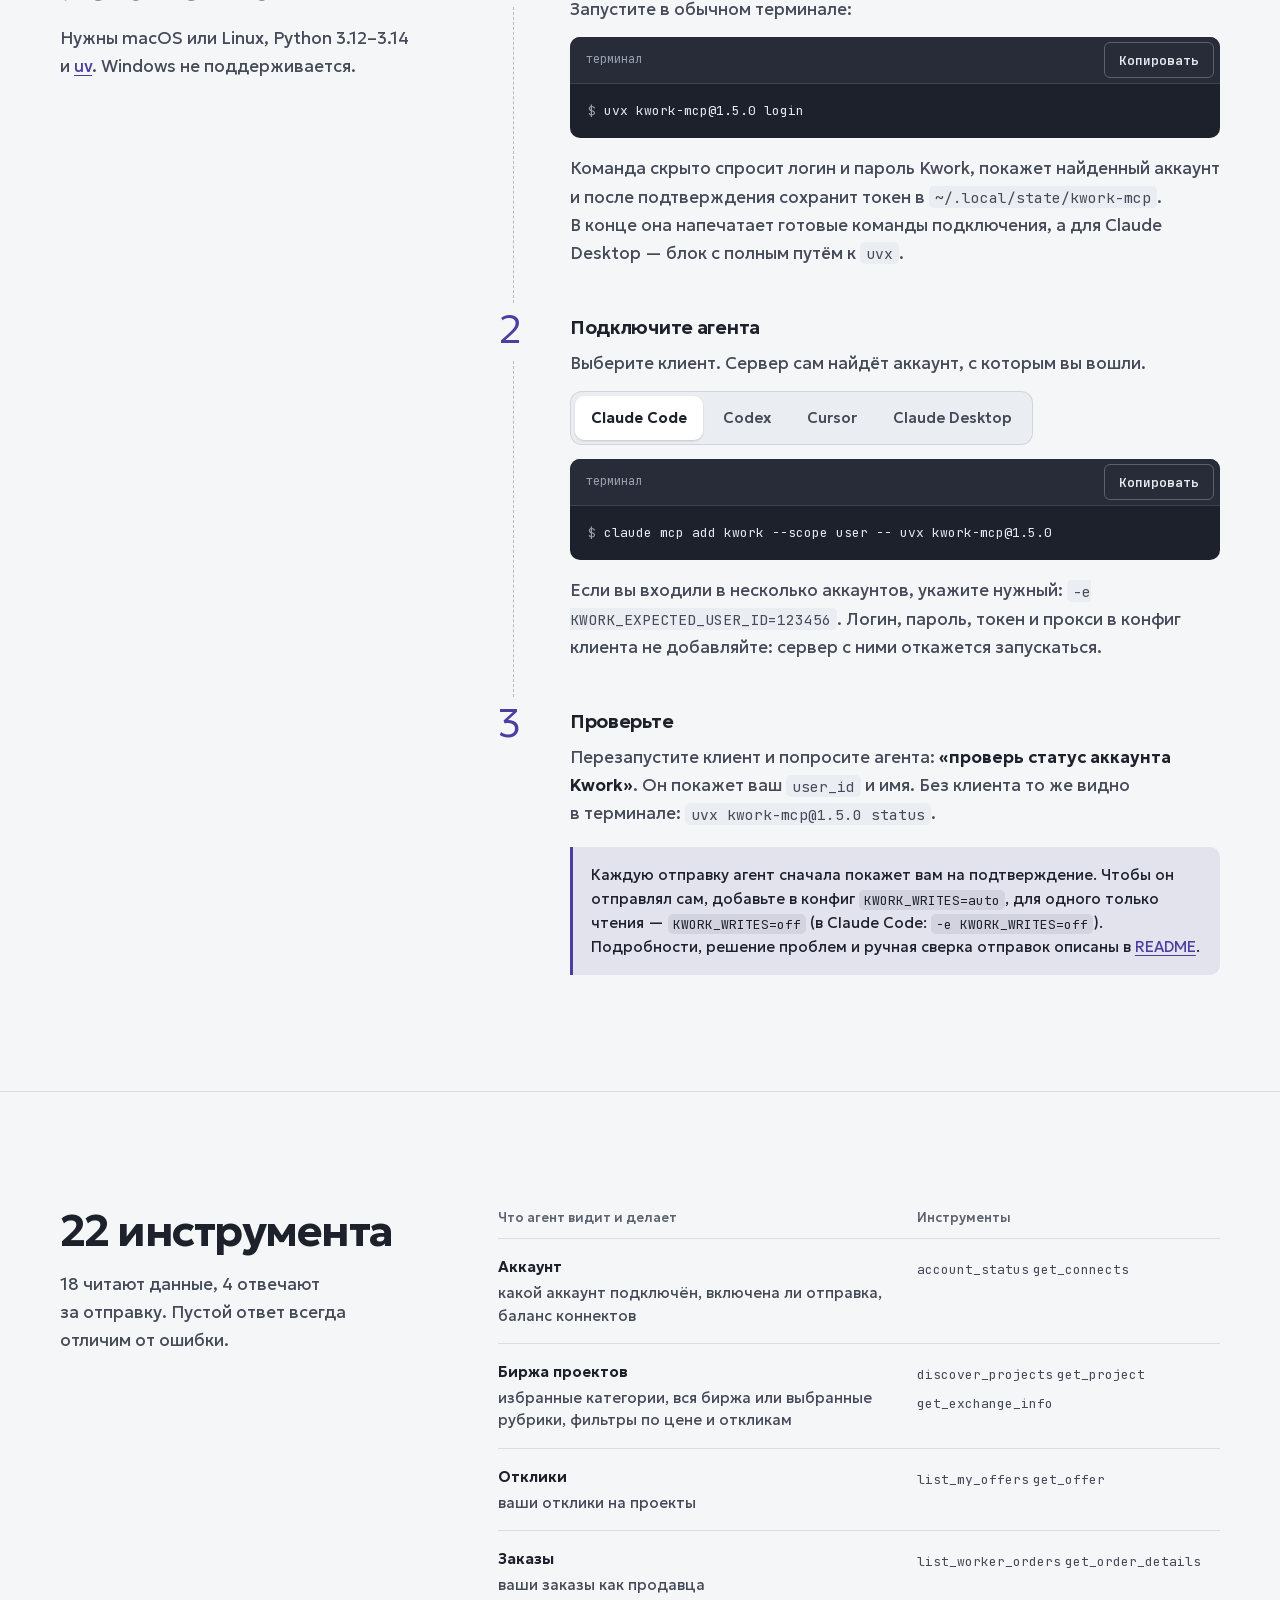
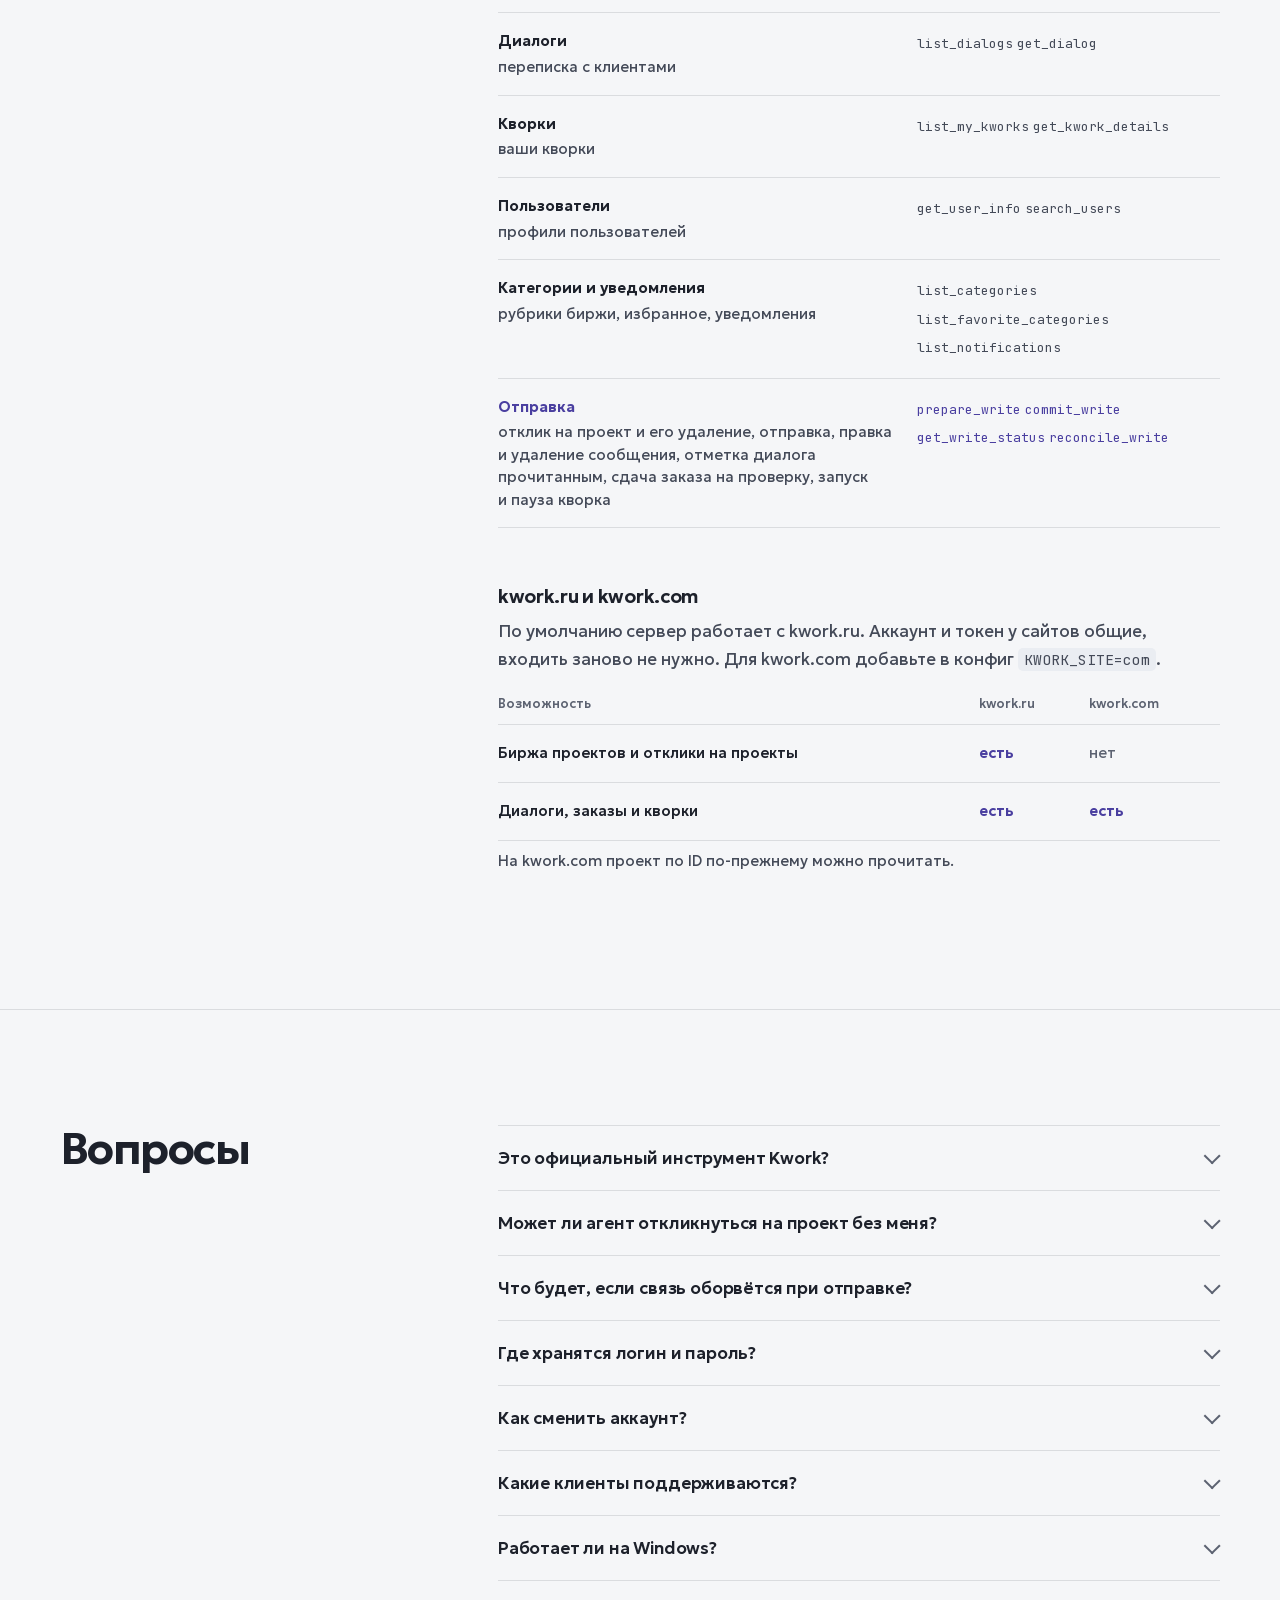
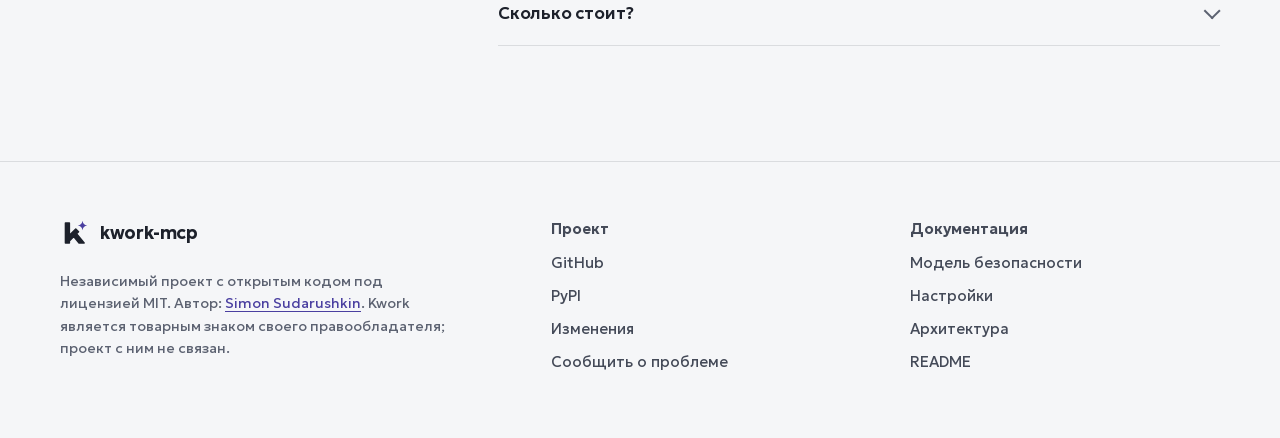
==== commit 82fbdf96: "Confirm each send in the client and replace KWORK_ENABLE_WRITES with KWORK_WRITES KWORK_WRITES=confi" ====
--- a/site/index.html
+++ b/site/index.html
@@ -7,7 +7,7 @@
 <title>kwork-mcp: MCP-сервер для Kwork в Claude Code, Codex и Cursor</title>
 <meta name="description" content="Подключите аккаунт Kwork к ИИ-агенту: поиск проектов на бирже, диалоги, заказы и отклики из Claude Code, Codex и Cursor. Открытый код, отправка только после вашего подтверждения.">
 <meta name="robots" content="index, follow, max-image-preview:large">
-<meta name="google-site-verification" content="LOcWGZD07nUTycnVEaoSbUokoMhJb3l7GHsrGh3nrn0">
+<meta name="google-site-verification" content="iz9nBP5396ECiDwCM0r34iXWWajBReCzgTLpT8KzMKs">
 <meta name="author" content="Simon Sudarushkin">
 <link rel="canonical" href="https://simonether.github.io/kwork-mcp/">
 <meta name="color-scheme" content="light dark">
@@ -57,7 +57,7 @@
       "image": "https://simonether.github.io/kwork-mcp/og.png",
       "applicationCategory": "DeveloperApplication",
       "operatingSystem": "macOS, Linux",
-      "softwareVersion": "1.4.0",
+      "softwareVersion": "1.5.0",
       "softwareRequirements": "Python 3.12–3.14, uv",
       "programmingLanguage": "Python",
       "inLanguage": "ru",
@@ -81,10 +81,10 @@
       "@type": "FAQPage",
       "mainEntity": [
         {"@type": "Question", "name": "Это официальный инструмент Kwork?", "acceptedAnswer": {"@type": "Answer", "text": "Нет. Это независимый проект с открытым кодом под лицензией MIT. Kwork его не выпускает и не поддерживает."}},
-        {"@type": "Question", "name": "Может ли агент откликнуться на проект без меня?", "acceptedAnswer": {"@type": "Answer", "text": "Нет. Запись выключена по умолчанию. Когда вы её включаете, агент сначала показывает точный текст, цену и получателя, и запрос уходит на Kwork только после вашего подтверждения."}},
+        {"@type": "Question", "name": "Может ли агент откликнуться на проект без меня?", "acceptedAnswer": {"@type": "Answer", "text": "Только если вы сами это разрешили. По умолчанию каждую отправку вы подтверждаете: в Claude Code, Cursor и Codex кнопкой в окне, которое показывает сервер, в Claude Desktop словом «да» в чате. С KWORK_WRITES=auto агент отправляет сам, с KWORK_WRITES=off только читает."}},
         {"@type": "Question", "name": "Что будет, если связь оборвётся при отправке?", "acceptedAnswer": {"@type": "Answer", "text": "Сервер не повторит запись сам и не угадает исход. Новые отправки для аккаунта ждут, пока агент не сверит результат с Kwork или вы не разберёте запись вручную командой kwork-mcp resolve-write."}},
         {"@type": "Question", "name": "Где хранятся логин и пароль?", "acceptedAnswer": {"@type": "Answer", "text": "Нигде. Их спрашивает только kwork-mcp login через скрытый ввод, а на диск сохраняется токен в ~/.local/state/kwork-mcp с правами 0600. Токен не шифруется, поэтому включите шифрование диска."}},
-        {"@type": "Question", "name": "Как сменить аккаунт?", "acceptedAnswer": {"@type": "Answer", "text": "Выполните в терминале uvx kwork-mcp@1.4.0 logout, а затем login с другим аккаунтом. Команда status покажет, с каким аккаунтом и сайтом запустится сервер, без запросов к Kwork."}},
+        {"@type": "Question", "name": "Как сменить аккаунт?", "acceptedAnswer": {"@type": "Answer", "text": "Выполните в терминале uvx kwork-mcp@1.5.0 logout, а затем login с другим аккаунтом. Команда status покажет, с каким аккаунтом и сайтом запустится сервер, без запросов к Kwork."}},
         {"@type": "Question", "name": "Какие клиенты поддерживаются?", "acceptedAnswer": {"@type": "Answer", "text": "Claude Code, Claude Desktop, Codex, Cursor и другие MCP-клиенты, которые умеют запускать локальный сервер через stdio."}},
         {"@type": "Question", "name": "Работает ли на Windows?", "acceptedAnswer": {"@type": "Answer", "text": "Нет, только macOS и Linux."}},
         {"@type": "Question", "name": "Сколько стоит?", "acceptedAnswer": {"@type": "Answer", "text": "Нисколько: kwork-mcp распространяется бесплатно под лицензией MIT."}}
@@ -136,10 +136,10 @@
         <div class="hero-actions">
           <a class="btn btn-primary" href="#start">Установить</a>
           <div class="cmd" data-copy>
-            <code class="sh">uvx kwork-mcp@1.4.0 login</code>
+            <code class="sh">uvx kwork-mcp@1.5.0 login</code>
           </div>
         </div>
-        <p class="hero-facts">Бесплатно и&nbsp;с&nbsp;открытым кодом (MIT). macOS и&nbsp;Linux, Python 3.12–3.14. Версия 1.4.0 на&nbsp;<a href="https://pypi.org/project/kwork-mcp/">PyPI</a>.</p>
+        <p class="hero-facts">Бесплатно и&nbsp;с&nbsp;открытым кодом (MIT). macOS и&nbsp;Linux, Python 3.12–3.14. Версия 1.5.0 на&nbsp;<a href="https://pypi.org/project/kwork-mcp/">PyPI</a>.</p>
       </div>
       <picture class="hero-art">
         <source type="image/avif" srcset="img/hero-640.avif 640w, img/hero-1200.avif 1200w" sizes="(max-width: 900px) min(88vw, 440px), 560px">
@@ -232,8 +232,8 @@
         </div>
         <ul class="guards">
           <li>
-            <h3>По умолчанию только чтение</h3>
-            <p>Пока вы не&nbsp;добавили в&nbsp;конфиг <code>KWORK_ENABLE_WRITES=true</code>, агент ничего не&nbsp;отправляет на&nbsp;Kwork.</p>
+            <h3>Каждая отправка с&nbsp;вашего «да»</h3>
+            <p>Перед отправкой вы видите точный текст, цену и&nbsp;получателя. В&nbsp;Claude Code, Cursor и&nbsp;Codex окно показывает сам сервер, и&nbsp;нажимаете в&nbsp;нём вы, а&nbsp;не&nbsp;агент.</p>
           </li>
           <li>
             <h3>Пароль не&nbsp;попадает в&nbsp;конфиг</h3>
@@ -264,7 +264,7 @@
           <p>Запустите в&nbsp;обычном терминале:</p>
           <figure class="code" data-copy>
             <figcaption><span>терминал</span><span data-copy-slot></span></figcaption>
-            <pre><code class="sh">uvx kwork-mcp@1.4.0 login</code></pre>
+            <pre><code class="sh">uvx kwork-mcp@1.5.0 login</code></pre>
           </figure>
           <p>Команда скрыто спросит логин и&nbsp;пароль Kwork, покажет найденный аккаунт и&nbsp;после подтверждения сохранит токен в&nbsp;<code>~/.local/state/kwork-mcp</code>. В&nbsp;конце она напечатает готовые команды подключения, а&nbsp;для Claude Desktop&nbsp;— блок с&nbsp;полным путём к&nbsp;<code>uvx</code>.</p>
         </li>
@@ -276,19 +276,19 @@
               <h4 class="tab-title">Claude Code</h4>
               <figure class="code" data-copy>
                 <figcaption><span>терминал</span><span data-copy-slot></span></figcaption>
-<pre><code class="sh">claude mcp add kwork --scope user -- uvx kwork-mcp@1.4.0</code></pre>
+<pre><code class="sh">claude mcp add kwork --scope user -- uvx kwork-mcp@1.5.0</code></pre>
               </figure>
             </div>
             <div role="tabpanel" id="panel-codex" tabindex="0">
               <h4 class="tab-title">Codex</h4>
               <figure class="code" data-copy>
                 <figcaption><span>терминал</span><span data-copy-slot></span></figcaption>
-<pre><code class="sh">codex mcp add kwork -- uvx kwork-mcp@1.4.0</code></pre>
+<pre><code class="sh">codex mcp add kwork -- uvx kwork-mcp@1.5.0</code></pre>
               </figure>
             </div>
             <div role="tabpanel" id="panel-cursor" tabindex="0">
               <h4 class="tab-title">Cursor</h4>
-              <p><a class="btn btn-primary" href="https://cursor.com/install-mcp?name=kwork&amp;config=eyJjb21tYW5kIjoidXZ4IiwiYXJncyI6WyJrd29yay1tY3BAMS40LjAiXX0%3D">Добавить в&nbsp;Cursor</a></p>
+              <p><a class="btn btn-primary" href="https://cursor.com/install-mcp?name=kwork&amp;config=eyJjb21tYW5kIjoidXZ4IiwiYXJncyI6WyJrd29yay1tY3BAMS41LjAiXX0%3D">Добавить в&nbsp;Cursor</a></p>
               <p>Кнопка откроет Cursor и&nbsp;предложит добавить сервер. Вручную: блок из&nbsp;вкладки «Claude Desktop» в&nbsp;<code>~/.cursor/mcp.json</code>.</p>
             </div>
             <div role="tabpanel" id="panel-desktop" tabindex="0">
@@ -300,7 +300,7 @@
   "mcpServers": {
     "kwork": {
       "command": "uvx",
-      "args": ["kwork-mcp@1.4.0"]
+      "args": ["kwork-mcp@1.5.0"]
     }
   }
 }</code></pre>
@@ -312,8 +312,8 @@
         </li>
         <li>
           <h3>Проверьте</h3>
-          <p>Перезапустите клиент и&nbsp;попросите агента: <q class="say">проверь статус аккаунта Kwork</q>. Он покажет ваш <code>user_id</code> и&nbsp;имя. Без клиента то&nbsp;же видно в&nbsp;терминале: <code>uvx kwork-mcp@1.4.0 status</code>.</p>
-          <p class="note">Чтобы агент мог отправлять отклики и&nbsp;сообщения, добавьте в&nbsp;конфиг <code>KWORK_ENABLE_WRITES=true</code> (в&nbsp;Claude Code: <code>-e KWORK_ENABLE_WRITES=true</code>) и&nbsp;перезапустите клиент. Подробности, решение проблем и&nbsp;ручная сверка отправок описаны в&nbsp;<a href="https://github.com/simonether/kwork-mcp#readme">README</a>.</p>
+          <p>Перезапустите клиент и&nbsp;попросите агента: <q class="say">проверь статус аккаунта Kwork</q>. Он покажет ваш <code>user_id</code> и&nbsp;имя. Без клиента то&nbsp;же видно в&nbsp;терминале: <code>uvx kwork-mcp@1.5.0 status</code>.</p>
+          <p class="note">Каждую отправку агент сначала покажет вам на&nbsp;подтверждение. Чтобы он отправлял сам, добавьте в&nbsp;конфиг <code>KWORK_WRITES=auto</code>, для одного только чтения&nbsp;— <code>KWORK_WRITES=off</code> (в&nbsp;Claude Code: <code>-e KWORK_WRITES=off</code>). Подробности, решение проблем и&nbsp;ручная сверка отправок описаны в&nbsp;<a href="https://github.com/simonether/kwork-mcp#readme">README</a>.</p>
         </li>
       </ol>
     </div>
@@ -400,7 +400,7 @@
         </details>
         <details>
           <summary>Может ли агент откликнуться на проект без меня?</summary>
-          <div class="answer"><p>Нет. Запись выключена по умолчанию. Когда вы её включаете, агент сначала показывает точный текст, цену и получателя, и запрос уходит на Kwork только после вашего подтверждения.</p></div>
+          <div class="answer"><p>Только если вы сами это разрешили. По умолчанию каждую отправку вы подтверждаете: в Claude Code, Cursor и Codex кнопкой в окне, которое показывает сервер, в Claude Desktop словом «да» в чате. С <code>KWORK_WRITES=auto</code> агент отправляет сам, с <code>KWORK_WRITES=off</code> только читает.</p></div>
         </details>
         <details>
           <summary>Что будет, если связь оборвётся при отправке?</summary>
@@ -412,7 +412,7 @@
         </details>
         <details>
           <summary>Как сменить аккаунт?</summary>
-          <div class="answer"><p>Выполните в&nbsp;терминале <code>uvx kwork-mcp@1.4.0 logout</code>, а&nbsp;затем <code>login</code> с&nbsp;другим аккаунтом. Команда <code>status</code> покажет, с&nbsp;каким аккаунтом и&nbsp;сайтом запустится сервер, без запросов к&nbsp;Kwork.</p></div>
+          <div class="answer"><p>Выполните в&nbsp;терминале <code>uvx kwork-mcp@1.5.0 logout</code>, а&nbsp;затем <code>login</code> с&nbsp;другим аккаунтом. Команда <code>status</code> покажет, с&nbsp;каким аккаунтом и&nbsp;сайтом запустится сервер, без запросов к&nbsp;Kwork.</p></div>
         </details>
         <details>
           <summary>Какие клиенты поддерживаются?</summary>
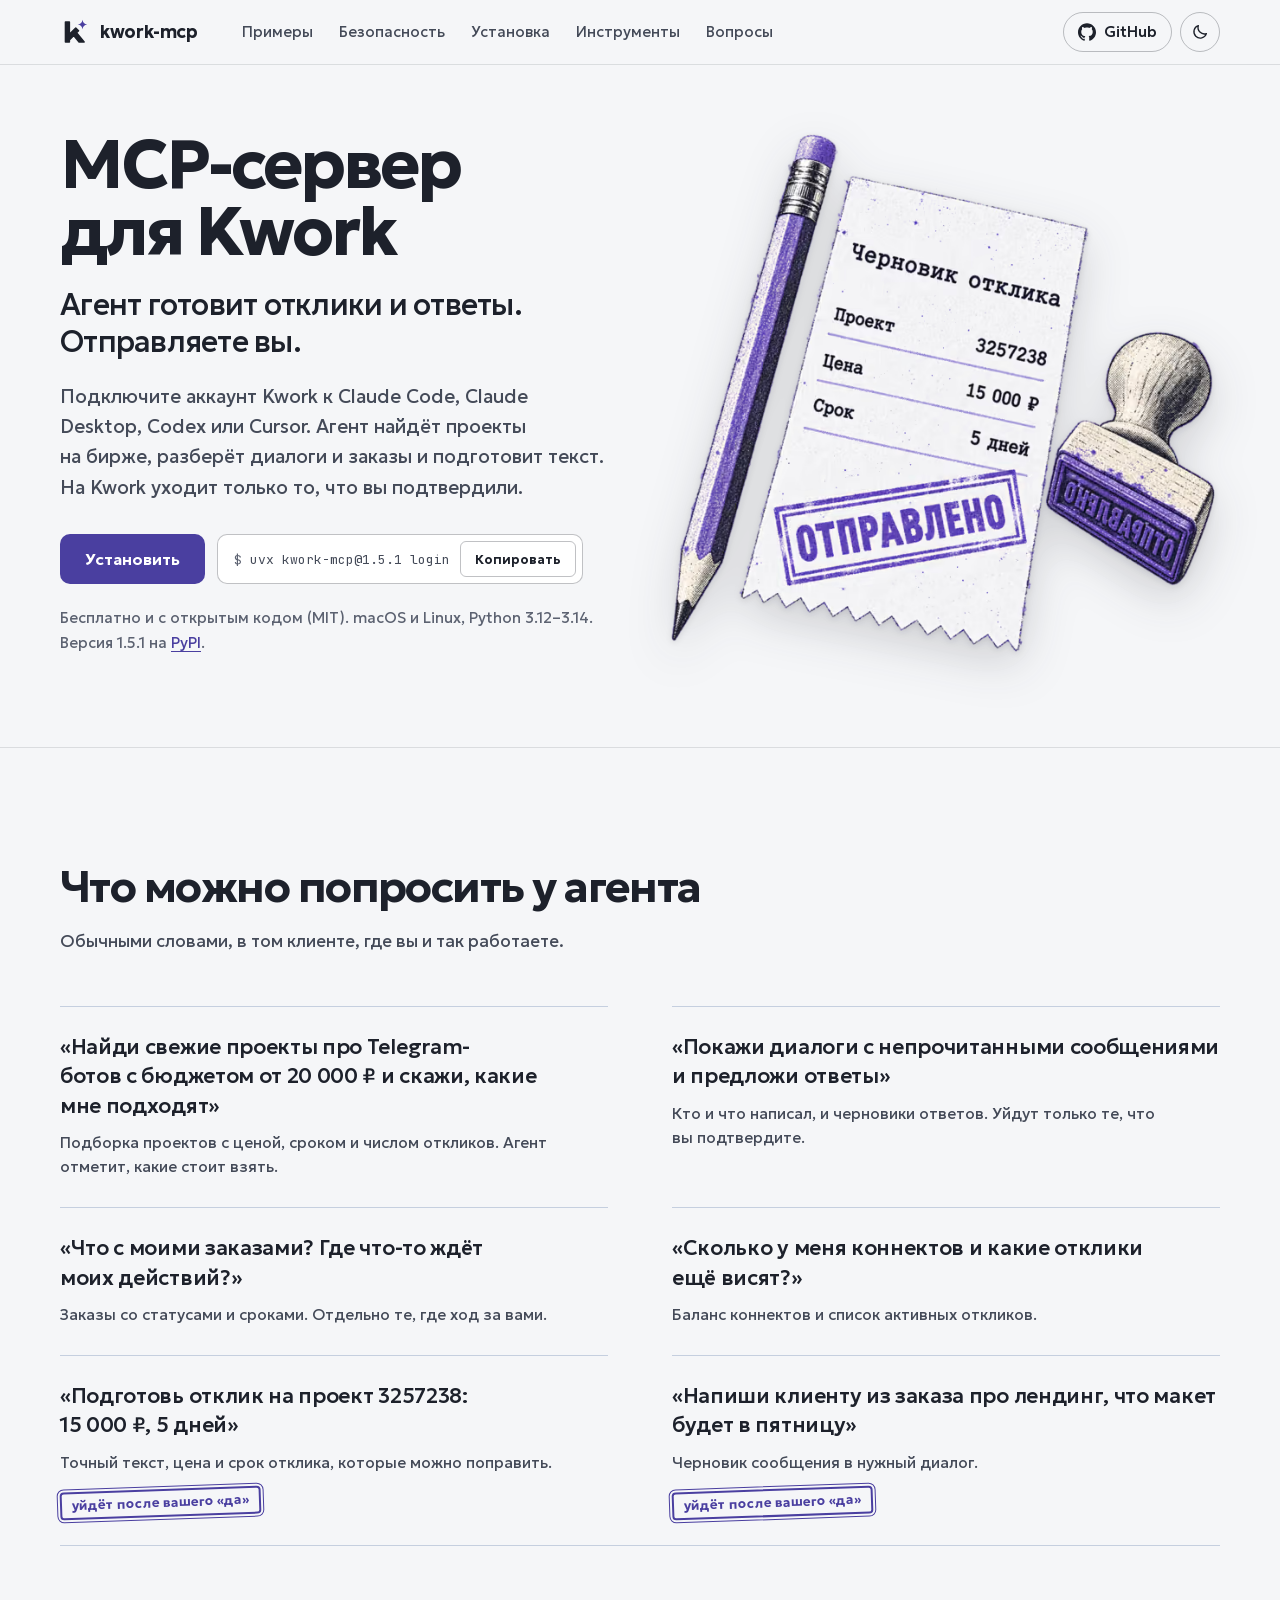
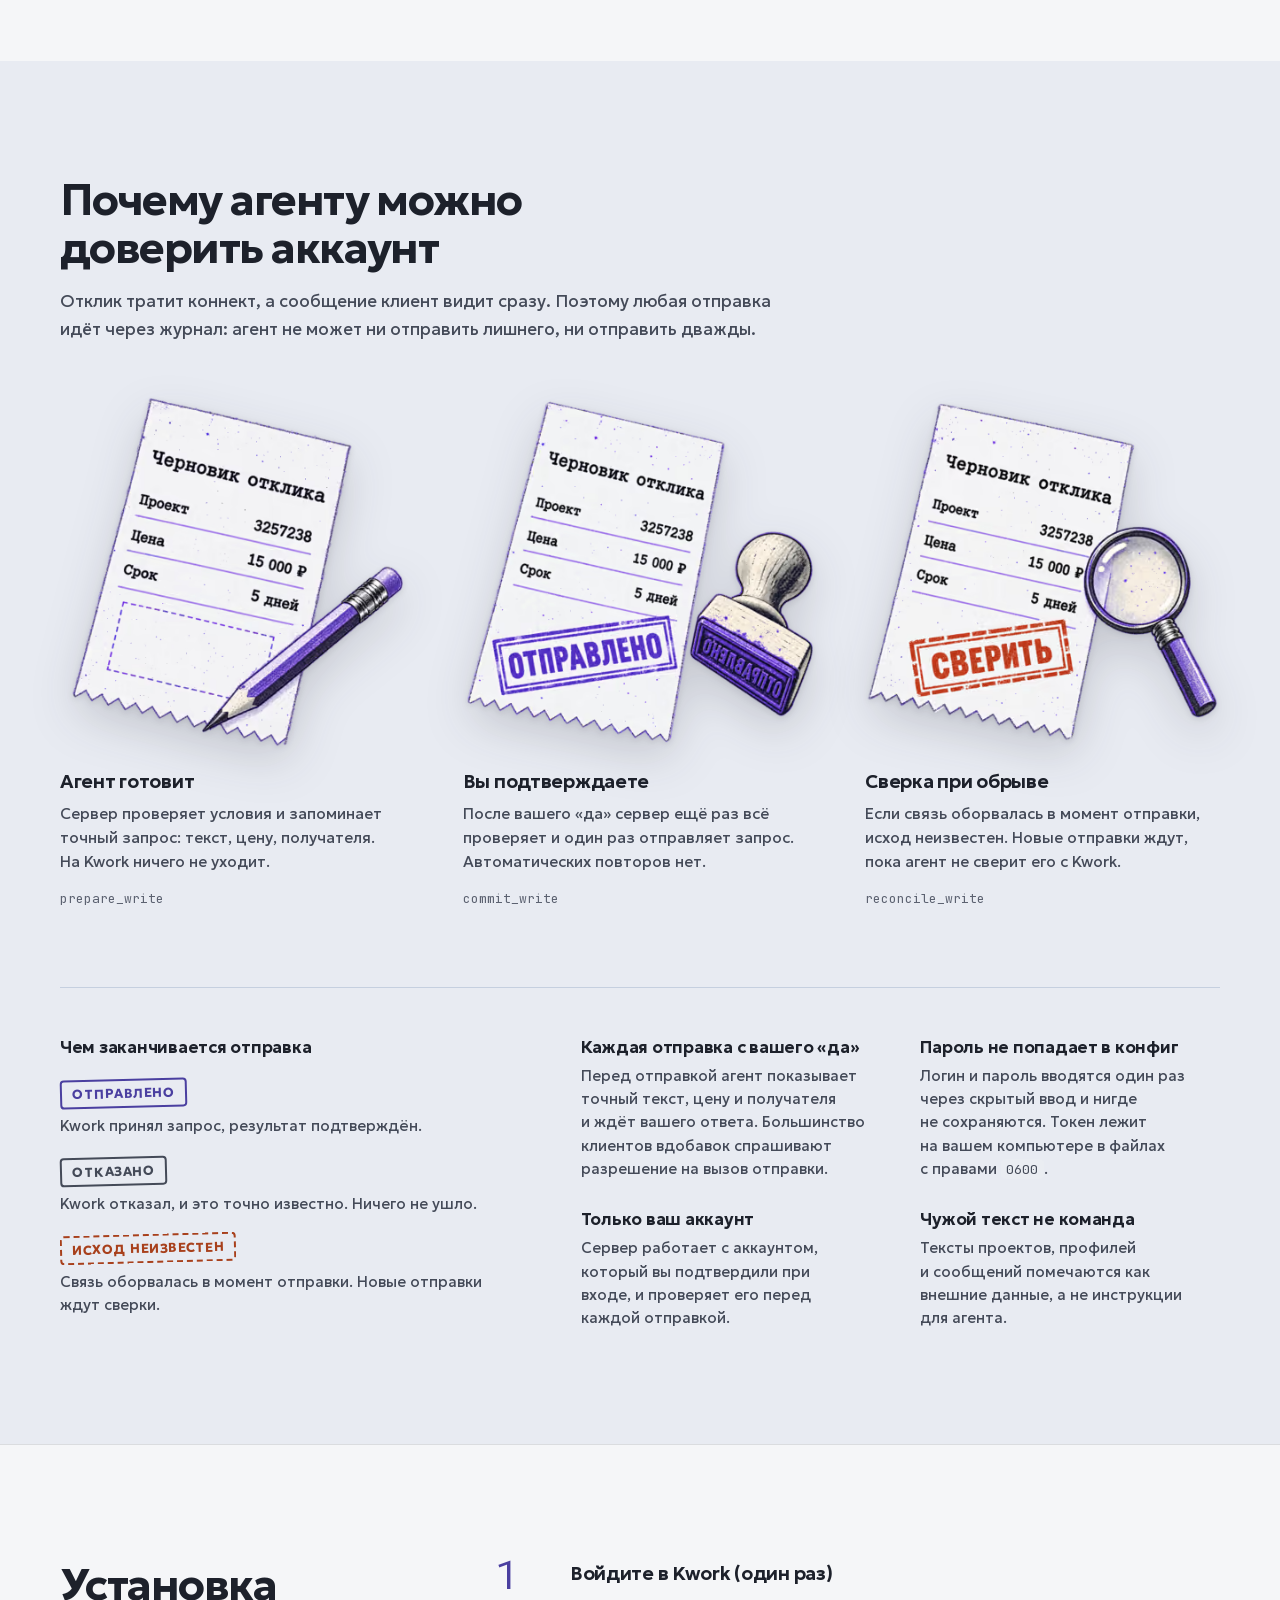
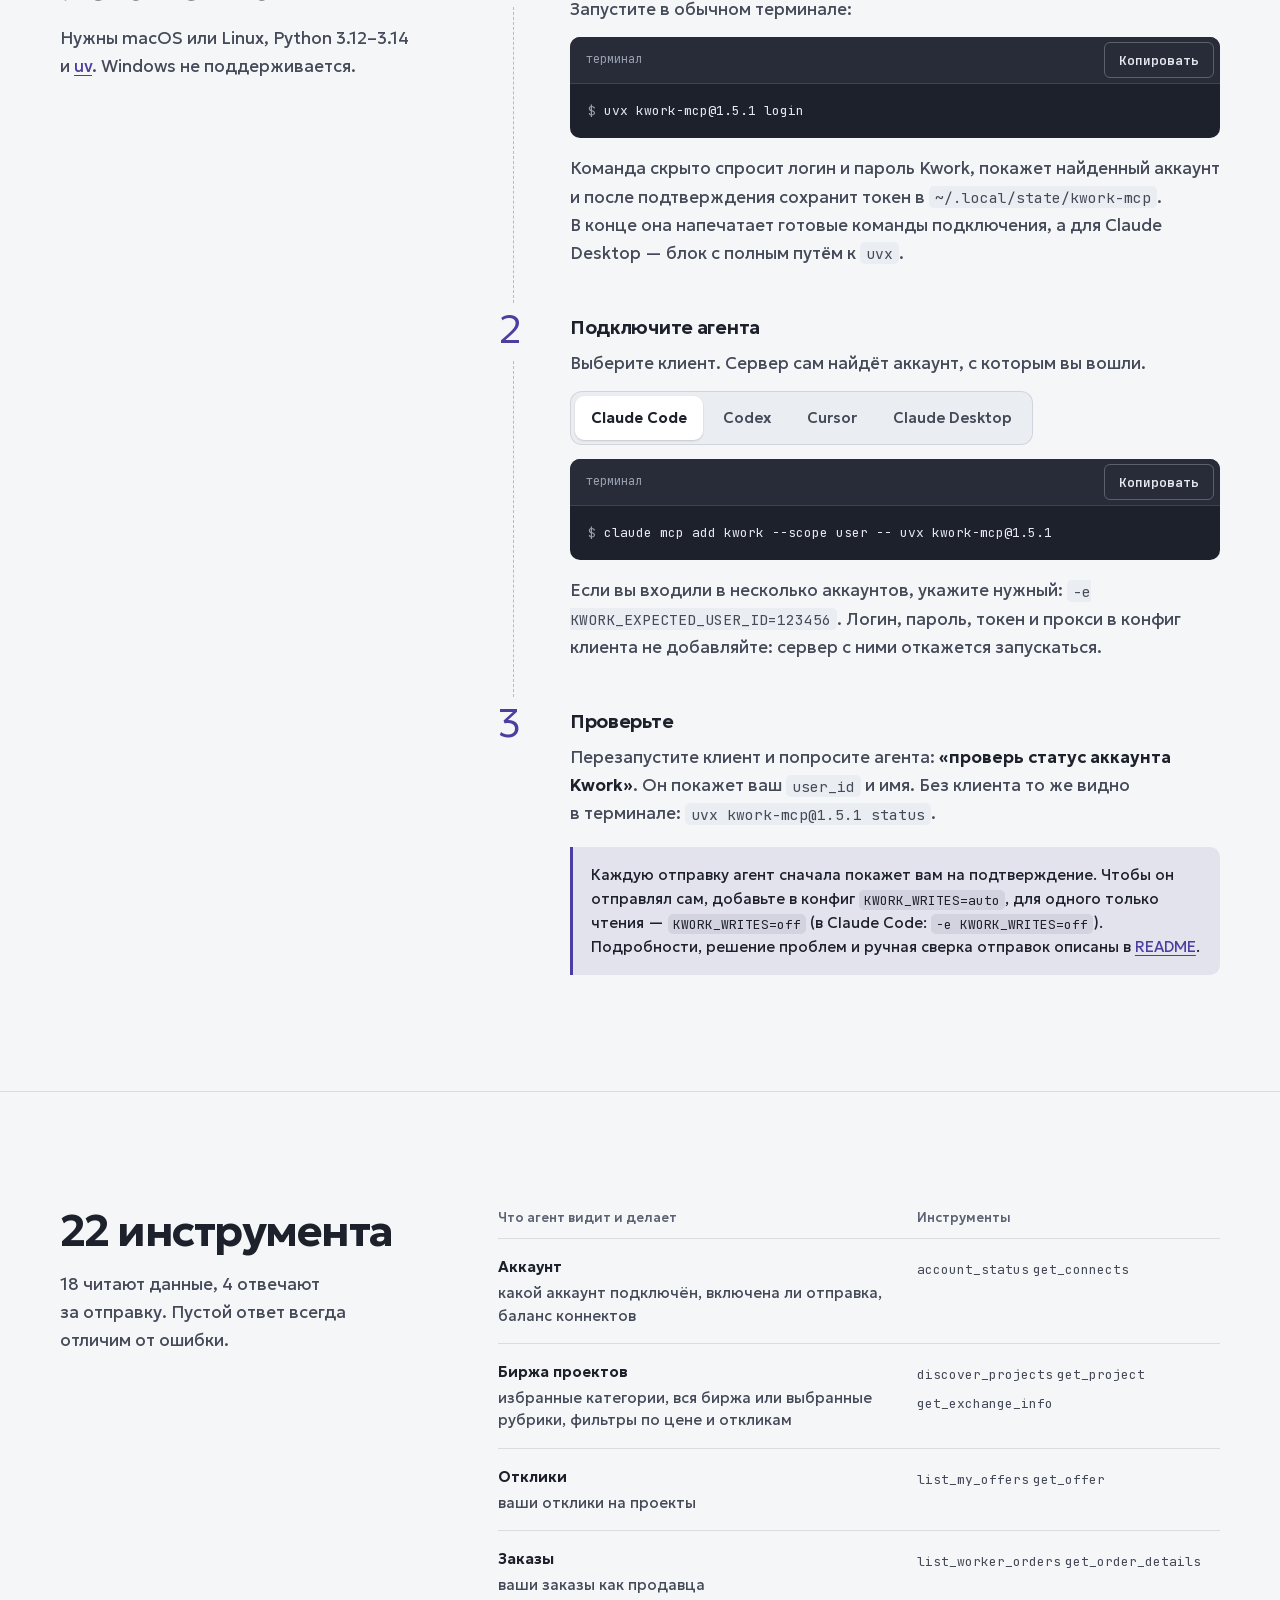
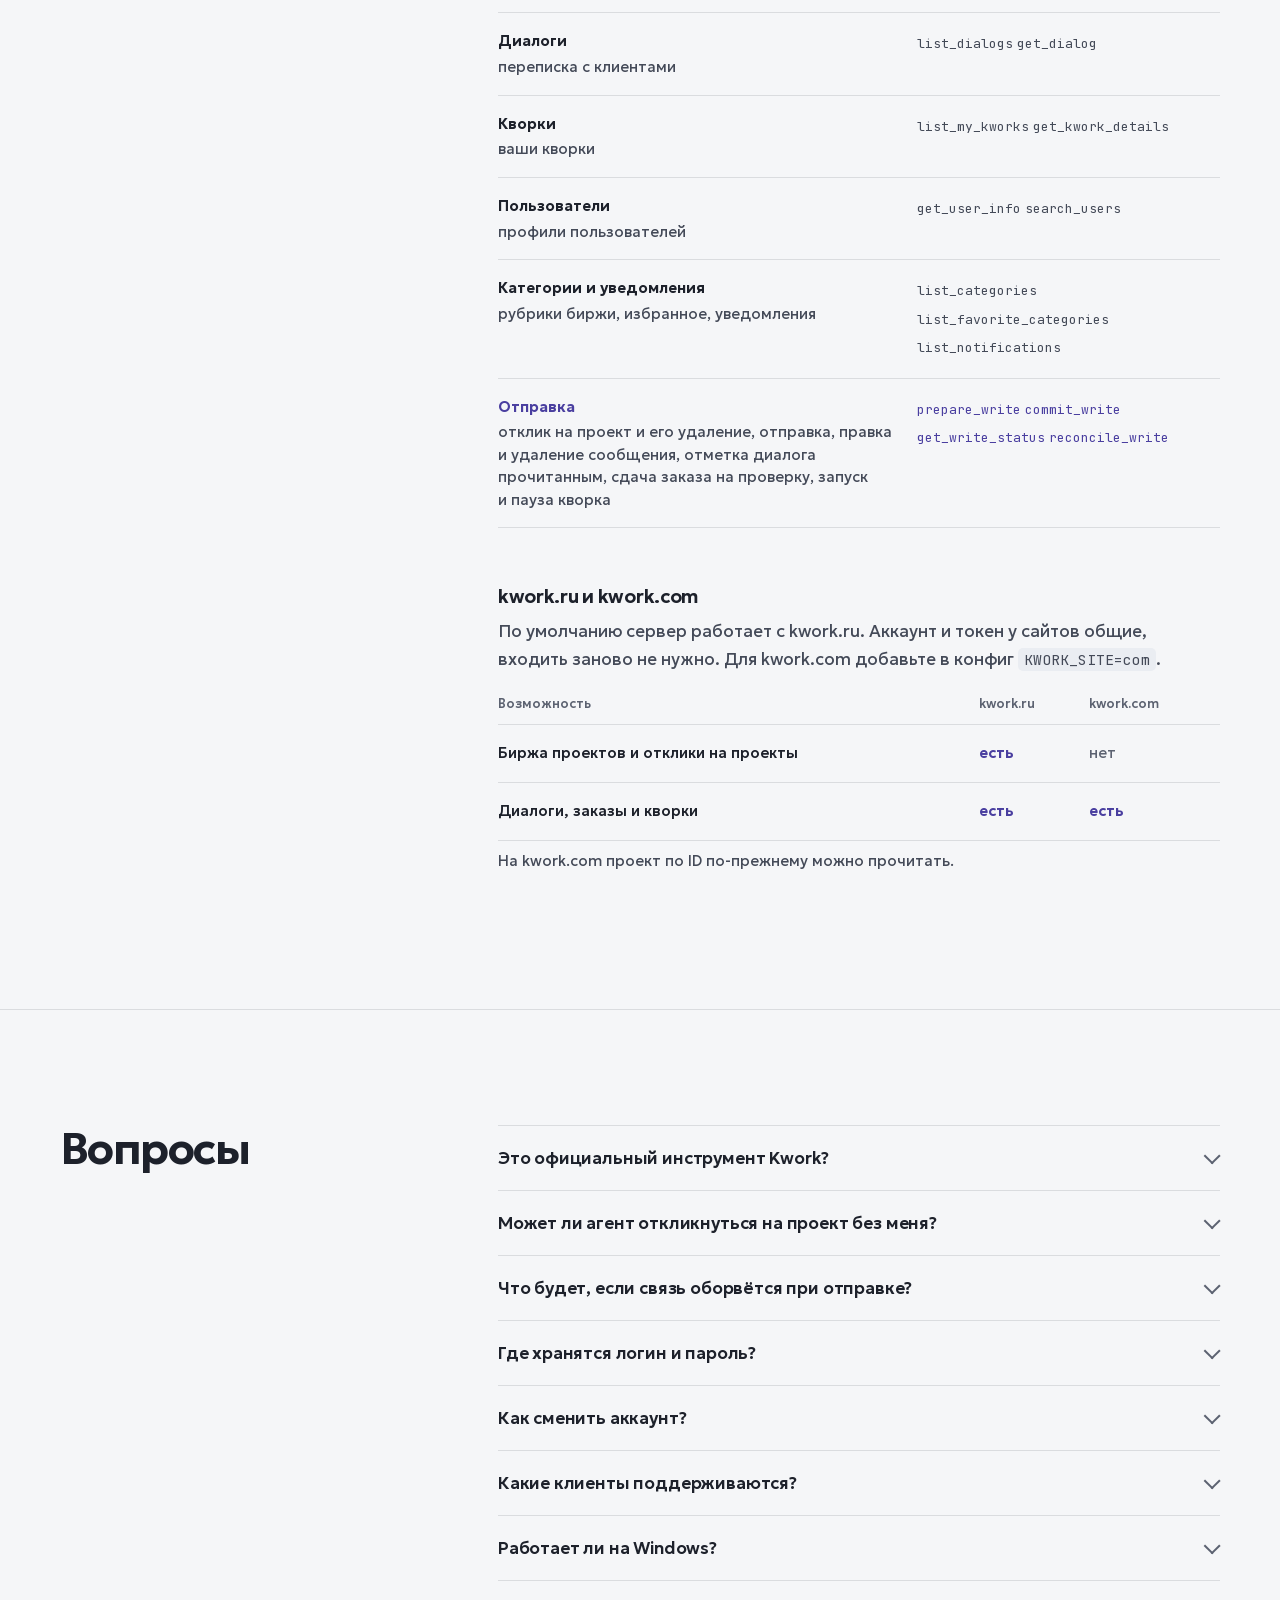
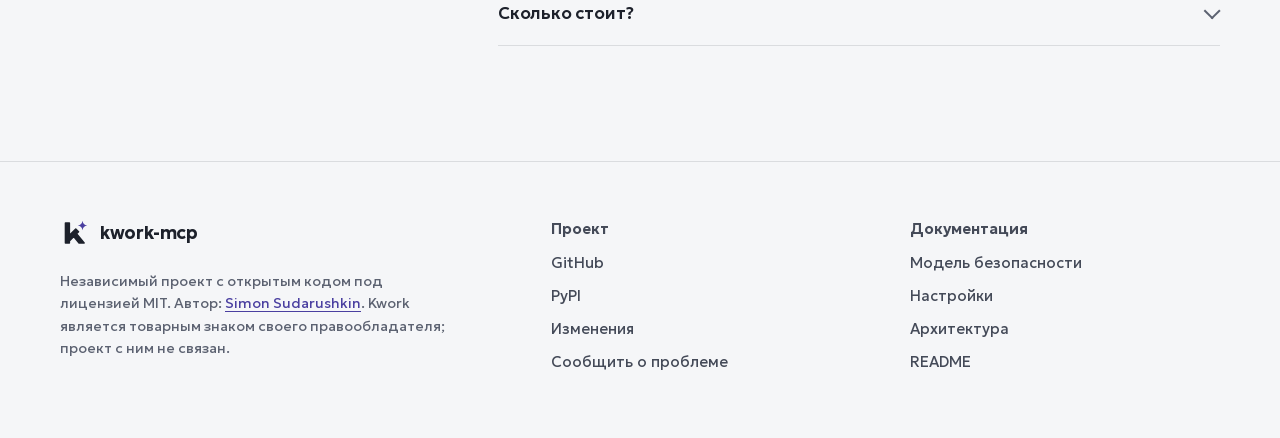
==== commit 05c39f89: "Drop the client confirmation dialog and confirm sends in chat The 1.5.0 elicitation dialog did not h" ====
--- a/site/index.html
+++ b/site/index.html
@@ -57,7 +57,7 @@
       "image": "https://simonether.github.io/kwork-mcp/og.png",
       "applicationCategory": "DeveloperApplication",
       "operatingSystem": "macOS, Linux",
-      "softwareVersion": "1.5.0",
+      "softwareVersion": "1.5.1",
       "softwareRequirements": "Python 3.12–3.14, uv",
       "programmingLanguage": "Python",
       "inLanguage": "ru",
@@ -81,10 +81,10 @@
       "@type": "FAQPage",
       "mainEntity": [
         {"@type": "Question", "name": "Это официальный инструмент Kwork?", "acceptedAnswer": {"@type": "Answer", "text": "Нет. Это независимый проект с открытым кодом под лицензией MIT. Kwork его не выпускает и не поддерживает."}},
-        {"@type": "Question", "name": "Может ли агент откликнуться на проект без меня?", "acceptedAnswer": {"@type": "Answer", "text": "Только если вы сами это разрешили. По умолчанию каждую отправку вы подтверждаете: в Claude Code, Cursor и Codex кнопкой в окне, которое показывает сервер, в Claude Desktop словом «да» в чате. С KWORK_WRITES=auto агент отправляет сам, с KWORK_WRITES=off только читает."}},
+        {"@type": "Question", "name": "Может ли агент откликнуться на проект без меня?", "acceptedAnswer": {"@type": "Answer", "text": "Только если вы сами это разрешили. По умолчанию агент показывает точный текст, цену и получателя и отправляет только после вашего «да». С KWORK_WRITES=auto он отправляет сам, с KWORK_WRITES=off только читает."}},
         {"@type": "Question", "name": "Что будет, если связь оборвётся при отправке?", "acceptedAnswer": {"@type": "Answer", "text": "Сервер не повторит запись сам и не угадает исход. Новые отправки для аккаунта ждут, пока агент не сверит результат с Kwork или вы не разберёте запись вручную командой kwork-mcp resolve-write."}},
         {"@type": "Question", "name": "Где хранятся логин и пароль?", "acceptedAnswer": {"@type": "Answer", "text": "Нигде. Их спрашивает только kwork-mcp login через скрытый ввод, а на диск сохраняется токен в ~/.local/state/kwork-mcp с правами 0600. Токен не шифруется, поэтому включите шифрование диска."}},
-        {"@type": "Question", "name": "Как сменить аккаунт?", "acceptedAnswer": {"@type": "Answer", "text": "Выполните в терминале uvx kwork-mcp@1.5.0 logout, а затем login с другим аккаунтом. Команда status покажет, с каким аккаунтом и сайтом запустится сервер, без запросов к Kwork."}},
+        {"@type": "Question", "name": "Как сменить аккаунт?", "acceptedAnswer": {"@type": "Answer", "text": "Выполните в терминале uvx kwork-mcp@1.5.1 logout, а затем login с другим аккаунтом. Команда status покажет, с каким аккаунтом и сайтом запустится сервер, без запросов к Kwork."}},
         {"@type": "Question", "name": "Какие клиенты поддерживаются?", "acceptedAnswer": {"@type": "Answer", "text": "Claude Code, Claude Desktop, Codex, Cursor и другие MCP-клиенты, которые умеют запускать локальный сервер через stdio."}},
         {"@type": "Question", "name": "Работает ли на Windows?", "acceptedAnswer": {"@type": "Answer", "text": "Нет, только macOS и Linux."}},
         {"@type": "Question", "name": "Сколько стоит?", "acceptedAnswer": {"@type": "Answer", "text": "Нисколько: kwork-mcp распространяется бесплатно под лицензией MIT."}}
@@ -136,10 +136,10 @@
         <div class="hero-actions">
           <a class="btn btn-primary" href="#start">Установить</a>
           <div class="cmd" data-copy>
-            <code class="sh">uvx kwork-mcp@1.5.0 login</code>
+            <code class="sh">uvx kwork-mcp@1.5.1 login</code>
           </div>
         </div>
-        <p class="hero-facts">Бесплатно и&nbsp;с&nbsp;открытым кодом (MIT). macOS и&nbsp;Linux, Python 3.12–3.14. Версия 1.5.0 на&nbsp;<a href="https://pypi.org/project/kwork-mcp/">PyPI</a>.</p>
+        <p class="hero-facts">Бесплатно и&nbsp;с&nbsp;открытым кодом (MIT). macOS и&nbsp;Linux, Python 3.12–3.14. Версия 1.5.1 на&nbsp;<a href="https://pypi.org/project/kwork-mcp/">PyPI</a>.</p>
       </div>
       <picture class="hero-art">
         <source type="image/avif" srcset="img/hero-640.avif 640w, img/hero-1200.avif 1200w" sizes="(max-width: 900px) min(88vw, 440px), 560px">
@@ -233,7 +233,7 @@
         <ul class="guards">
           <li>
             <h3>Каждая отправка с&nbsp;вашего «да»</h3>
-            <p>Перед отправкой вы видите точный текст, цену и&nbsp;получателя. В&nbsp;Claude Code, Cursor и&nbsp;Codex окно показывает сам сервер, и&nbsp;нажимаете в&nbsp;нём вы, а&nbsp;не&nbsp;агент.</p>
+            <p>Перед отправкой агент показывает точный текст, цену и&nbsp;получателя и&nbsp;ждёт вашего ответа. Большинство клиентов вдобавок спрашивают разрешение на&nbsp;вызов отправки.</p>
           </li>
           <li>
             <h3>Пароль не&nbsp;попадает в&nbsp;конфиг</h3>
@@ -264,7 +264,7 @@
           <p>Запустите в&nbsp;обычном терминале:</p>
           <figure class="code" data-copy>
             <figcaption><span>терминал</span><span data-copy-slot></span></figcaption>
-            <pre><code class="sh">uvx kwork-mcp@1.5.0 login</code></pre>
+            <pre><code class="sh">uvx kwork-mcp@1.5.1 login</code></pre>
           </figure>
           <p>Команда скрыто спросит логин и&nbsp;пароль Kwork, покажет найденный аккаунт и&nbsp;после подтверждения сохранит токен в&nbsp;<code>~/.local/state/kwork-mcp</code>. В&nbsp;конце она напечатает готовые команды подключения, а&nbsp;для Claude Desktop&nbsp;— блок с&nbsp;полным путём к&nbsp;<code>uvx</code>.</p>
         </li>
@@ -276,19 +276,19 @@
               <h4 class="tab-title">Claude Code</h4>
               <figure class="code" data-copy>
                 <figcaption><span>терминал</span><span data-copy-slot></span></figcaption>
-<pre><code class="sh">claude mcp add kwork --scope user -- uvx kwork-mcp@1.5.0</code></pre>
+<pre><code class="sh">claude mcp add kwork --scope user -- uvx kwork-mcp@1.5.1</code></pre>
               </figure>
             </div>
             <div role="tabpanel" id="panel-codex" tabindex="0">
               <h4 class="tab-title">Codex</h4>
               <figure class="code" data-copy>
                 <figcaption><span>терминал</span><span data-copy-slot></span></figcaption>
-<pre><code class="sh">codex mcp add kwork -- uvx kwork-mcp@1.5.0</code></pre>
+<pre><code class="sh">codex mcp add kwork -- uvx kwork-mcp@1.5.1</code></pre>
               </figure>
             </div>
             <div role="tabpanel" id="panel-cursor" tabindex="0">
               <h4 class="tab-title">Cursor</h4>
-              <p><a class="btn btn-primary" href="https://cursor.com/install-mcp?name=kwork&amp;config=eyJjb21tYW5kIjoidXZ4IiwiYXJncyI6WyJrd29yay1tY3BAMS41LjAiXX0%3D">Добавить в&nbsp;Cursor</a></p>
+              <p><a class="btn btn-primary" href="https://cursor.com/install-mcp?name=kwork&amp;config=eyJjb21tYW5kIjoidXZ4IiwiYXJncyI6WyJrd29yay1tY3BAMS41LjEiXX0%3D">Добавить в&nbsp;Cursor</a></p>
               <p>Кнопка откроет Cursor и&nbsp;предложит добавить сервер. Вручную: блок из&nbsp;вкладки «Claude Desktop» в&nbsp;<code>~/.cursor/mcp.json</code>.</p>
             </div>
             <div role="tabpanel" id="panel-desktop" tabindex="0">
@@ -300,7 +300,7 @@
   "mcpServers": {
     "kwork": {
       "command": "uvx",
-      "args": ["kwork-mcp@1.5.0"]
+      "args": ["kwork-mcp@1.5.1"]
     }
   }
 }</code></pre>
@@ -312,7 +312,7 @@
         </li>
         <li>
           <h3>Проверьте</h3>
-          <p>Перезапустите клиент и&nbsp;попросите агента: <q class="say">проверь статус аккаунта Kwork</q>. Он покажет ваш <code>user_id</code> и&nbsp;имя. Без клиента то&nbsp;же видно в&nbsp;терминале: <code>uvx kwork-mcp@1.5.0 status</code>.</p>
+          <p>Перезапустите клиент и&nbsp;попросите агента: <q class="say">проверь статус аккаунта Kwork</q>. Он покажет ваш <code>user_id</code> и&nbsp;имя. Без клиента то&nbsp;же видно в&nbsp;терминале: <code>uvx kwork-mcp@1.5.1 status</code>.</p>
           <p class="note">Каждую отправку агент сначала покажет вам на&nbsp;подтверждение. Чтобы он отправлял сам, добавьте в&nbsp;конфиг <code>KWORK_WRITES=auto</code>, для одного только чтения&nbsp;— <code>KWORK_WRITES=off</code> (в&nbsp;Claude Code: <code>-e KWORK_WRITES=off</code>). Подробности, решение проблем и&nbsp;ручная сверка отправок описаны в&nbsp;<a href="https://github.com/simonether/kwork-mcp#readme">README</a>.</p>
         </li>
       </ol>
@@ -400,7 +400,7 @@
         </details>
         <details>
           <summary>Может ли агент откликнуться на проект без меня?</summary>
-          <div class="answer"><p>Только если вы сами это разрешили. По умолчанию каждую отправку вы подтверждаете: в Claude Code, Cursor и Codex кнопкой в окне, которое показывает сервер, в Claude Desktop словом «да» в чате. С <code>KWORK_WRITES=auto</code> агент отправляет сам, с <code>KWORK_WRITES=off</code> только читает.</p></div>
+          <div class="answer"><p>Только если вы сами это разрешили. По умолчанию агент показывает точный текст, цену и получателя и отправляет только после вашего «да». С <code>KWORK_WRITES=auto</code> он отправляет сам, с <code>KWORK_WRITES=off</code> только читает.</p></div>
         </details>
         <details>
           <summary>Что будет, если связь оборвётся при отправке?</summary>
@@ -412,7 +412,7 @@
         </details>
         <details>
           <summary>Как сменить аккаунт?</summary>
-          <div class="answer"><p>Выполните в&nbsp;терминале <code>uvx kwork-mcp@1.5.0 logout</code>, а&nbsp;затем <code>login</code> с&nbsp;другим аккаунтом. Команда <code>status</code> покажет, с&nbsp;каким аккаунтом и&nbsp;сайтом запустится сервер, без запросов к&nbsp;Kwork.</p></div>
+          <div class="answer"><p>Выполните в&nbsp;терминале <code>uvx kwork-mcp@1.5.1 logout</code>, а&nbsp;затем <code>login</code> с&nbsp;другим аккаунтом. Команда <code>status</code> покажет, с&nbsp;каким аккаунтом и&nbsp;сайтом запустится сервер, без запросов к&nbsp;Kwork.</p></div>
         </details>
         <details>
           <summary>Какие клиенты поддерживаются?</summary>
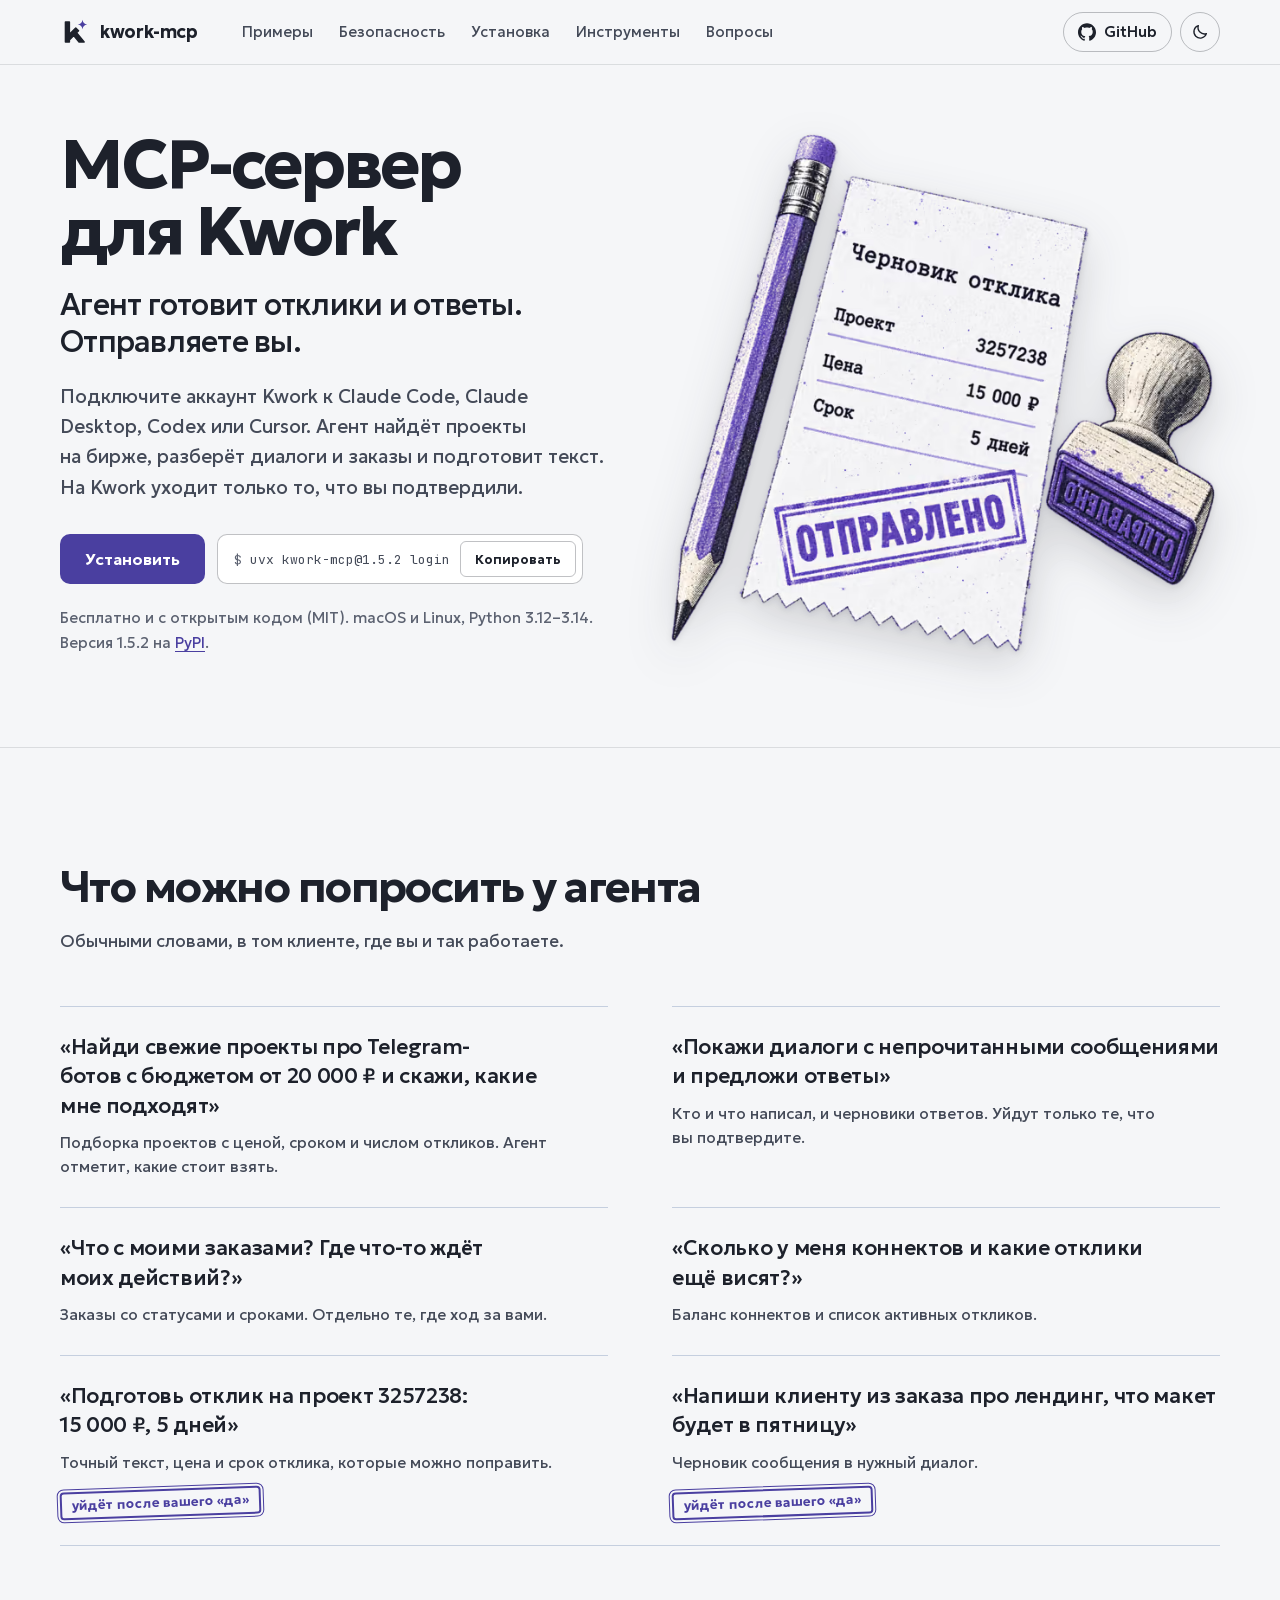
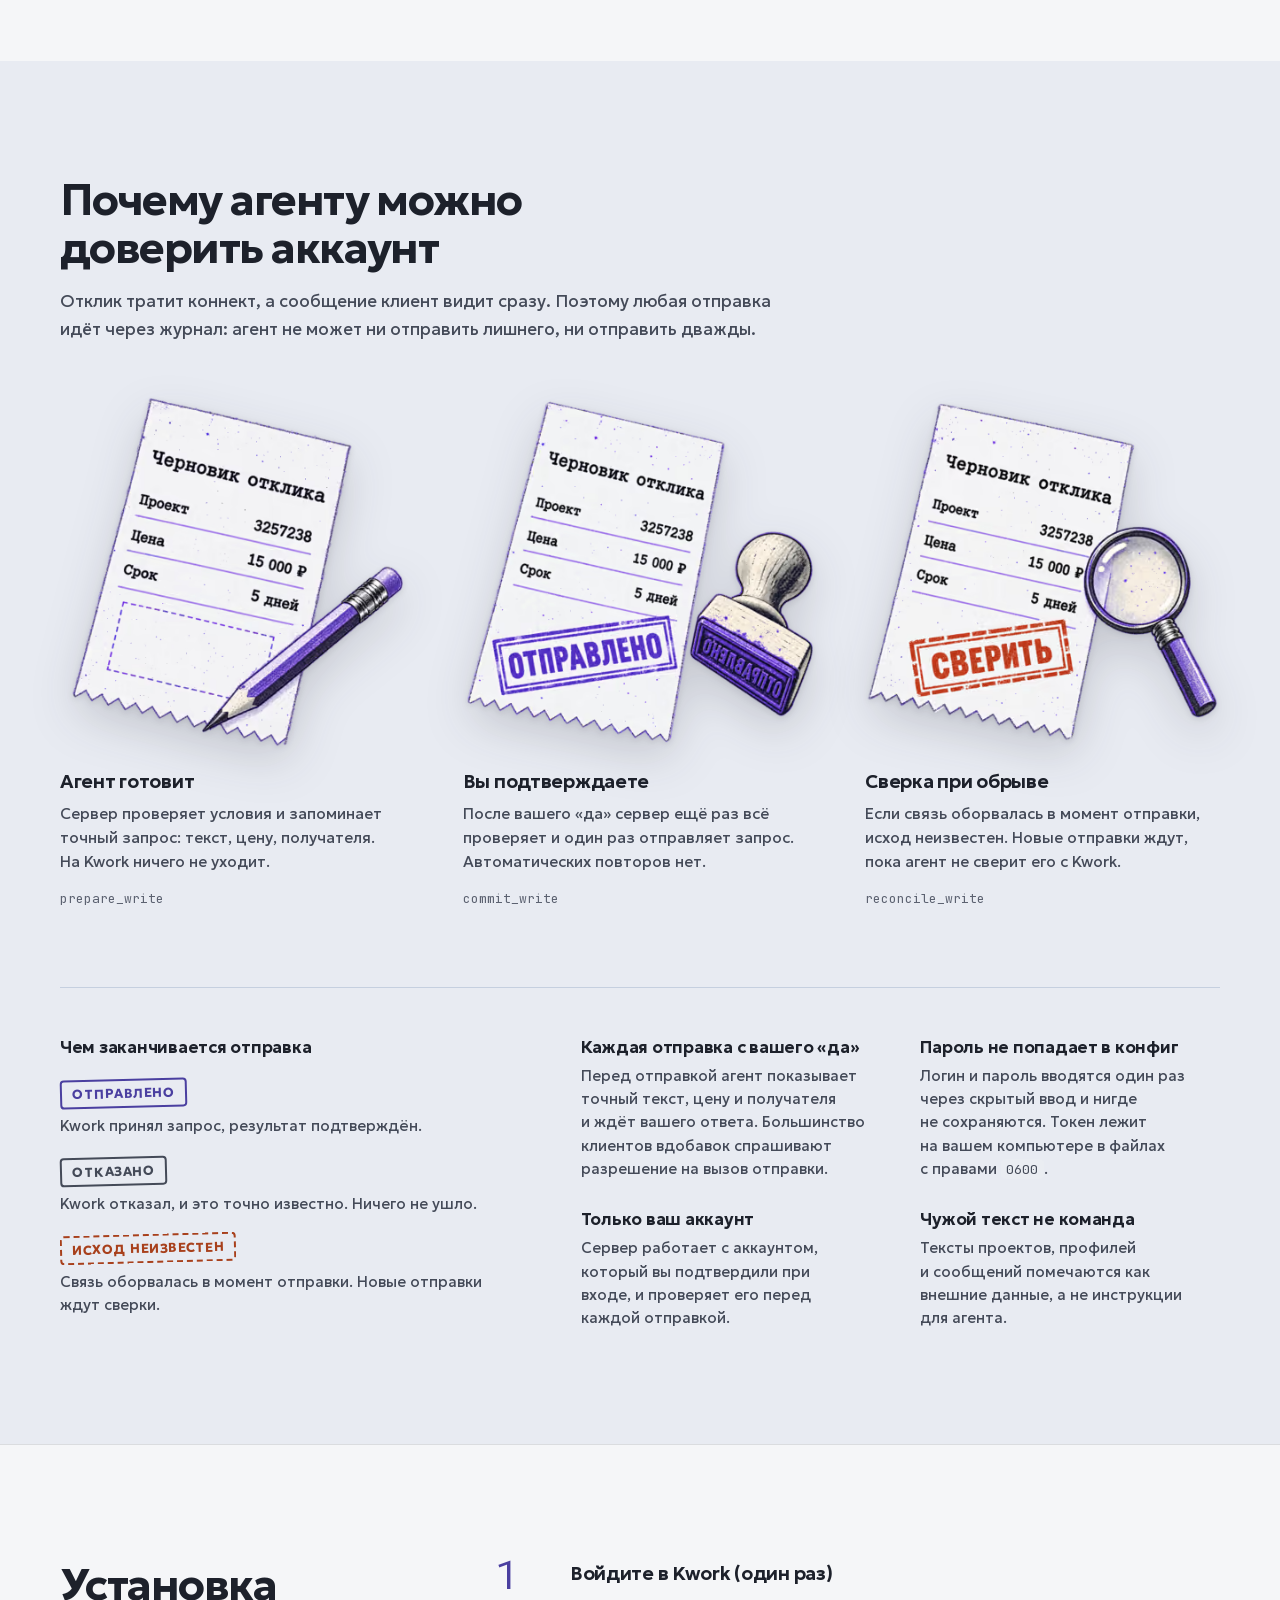
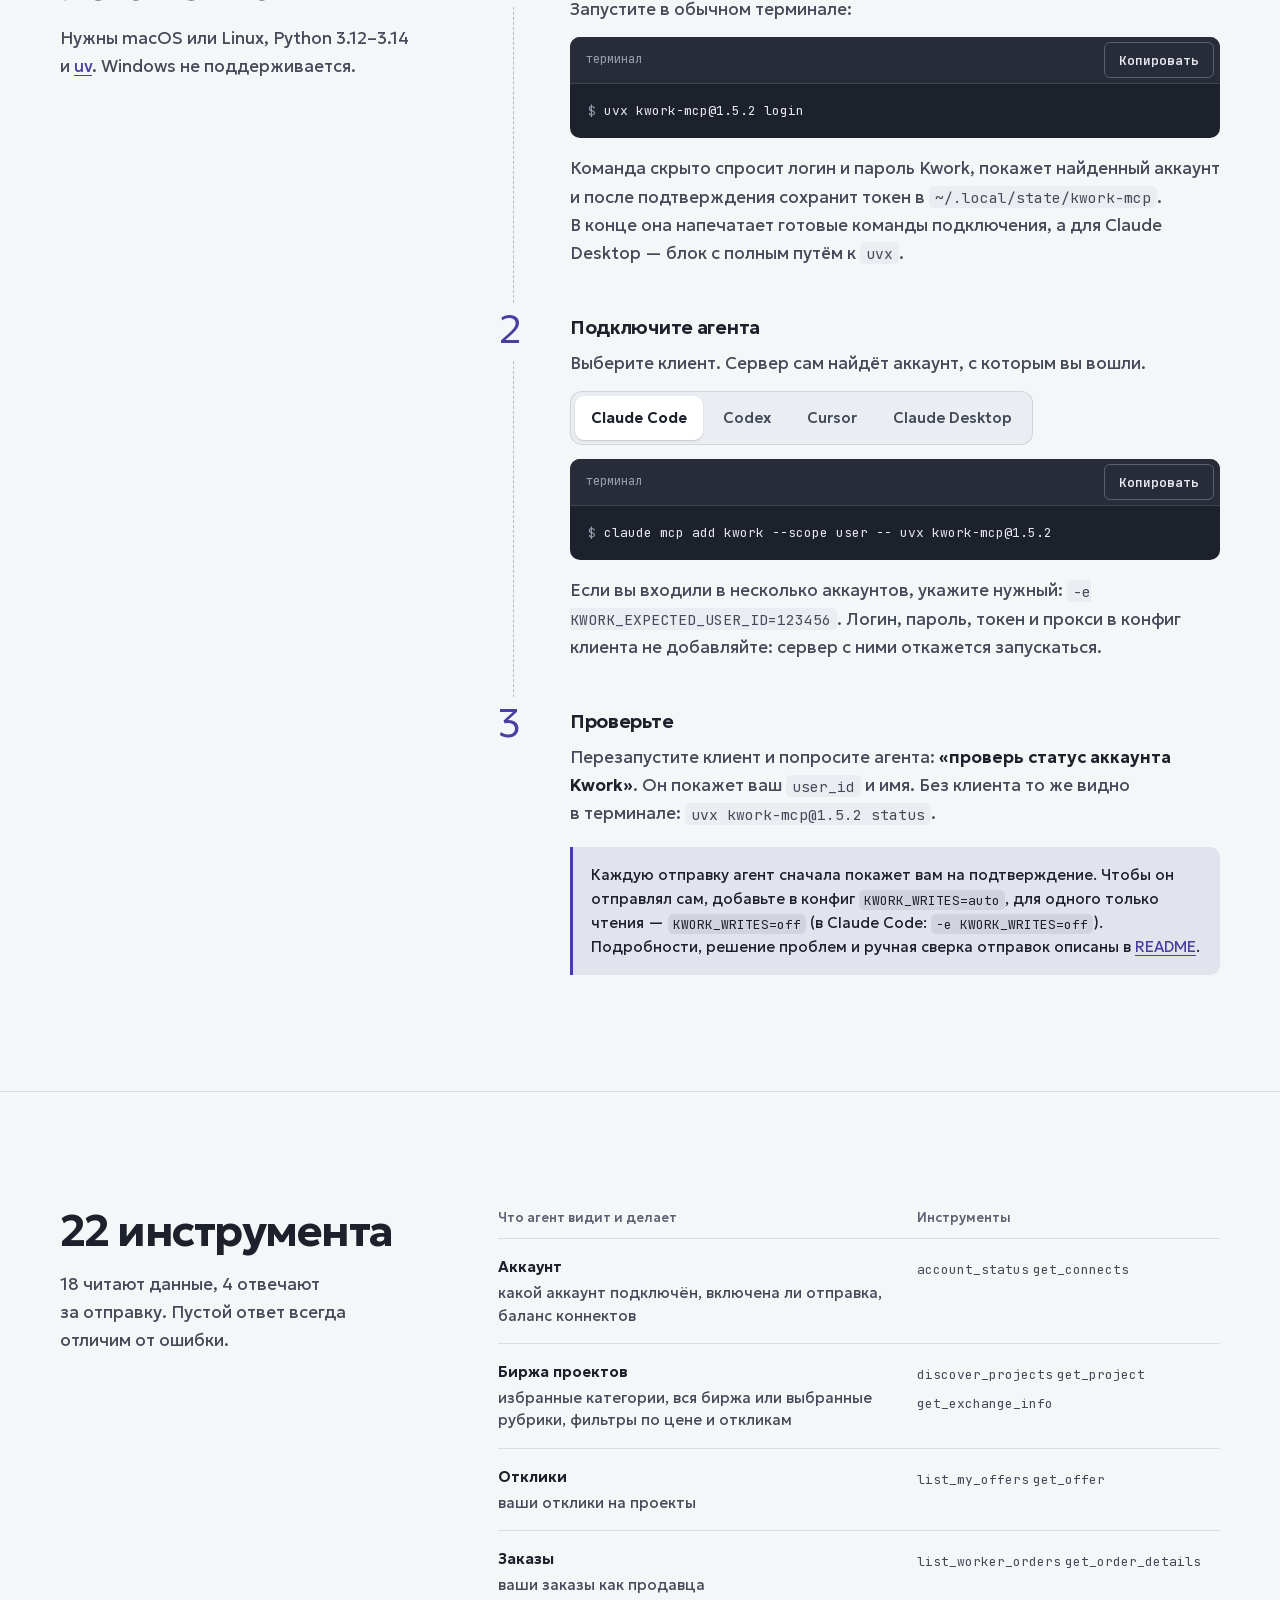
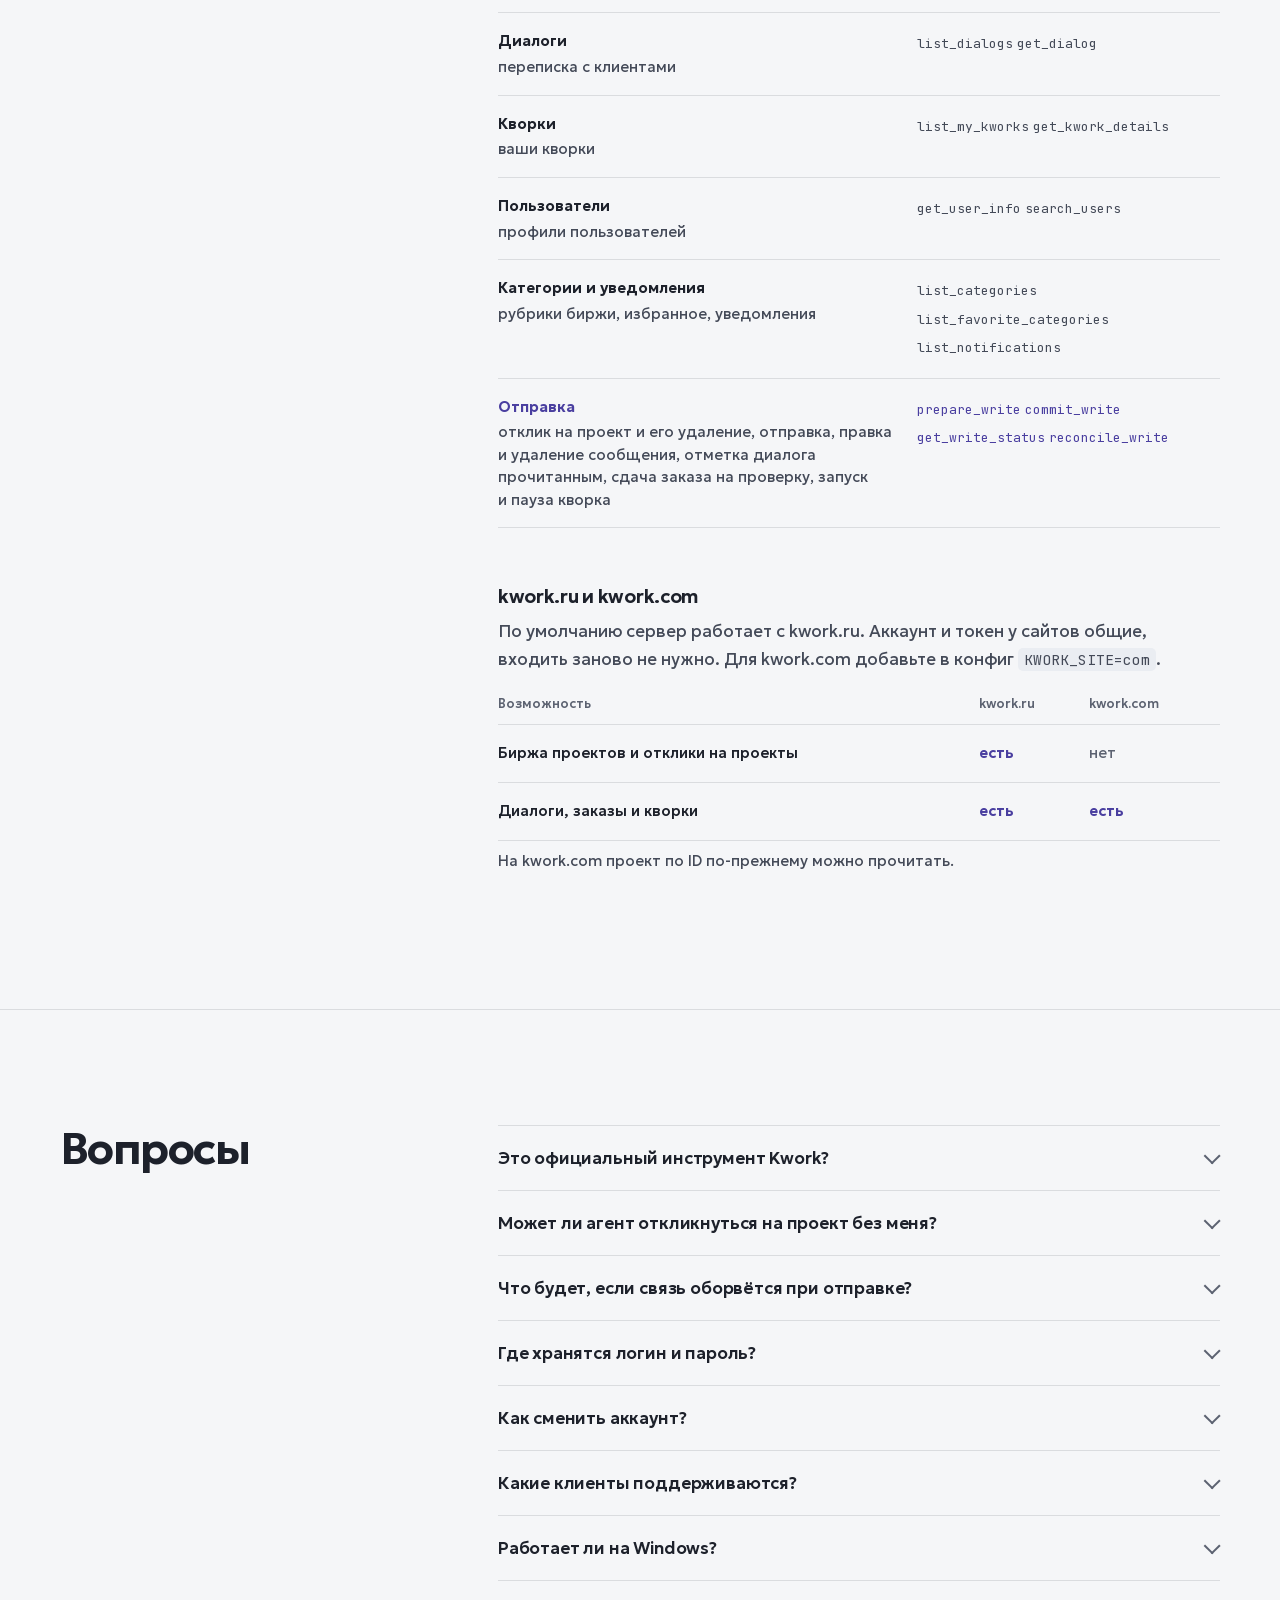
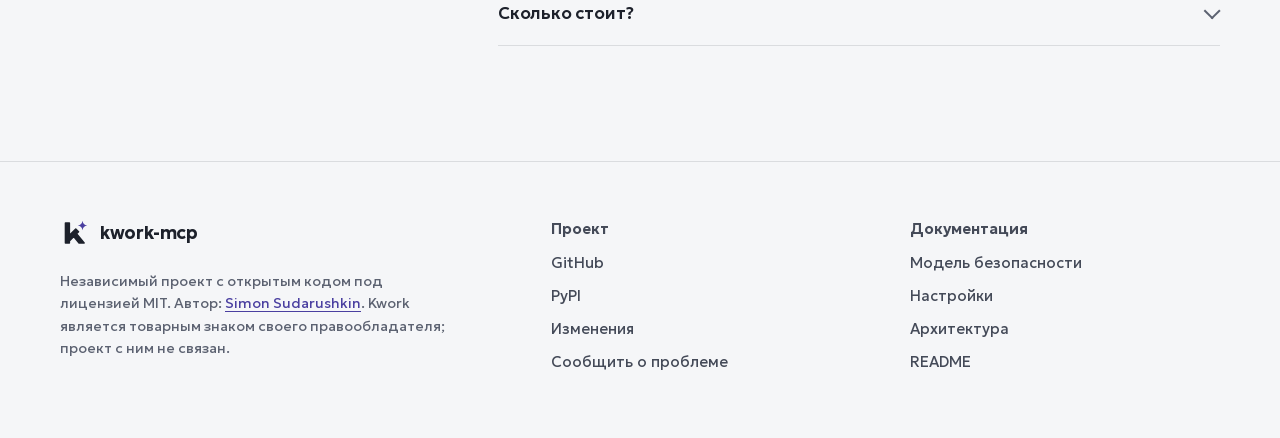
==== commit 7c115f7c: "Start the server without a selected account and answer each tool with the fix" ====
--- a/site/index.html
+++ b/site/index.html
@@ -57,7 +57,7 @@
       "image": "https://simonether.github.io/kwork-mcp/og.png",
       "applicationCategory": "DeveloperApplication",
       "operatingSystem": "macOS, Linux",
-      "softwareVersion": "1.5.1",
+      "softwareVersion": "1.5.2",
       "softwareRequirements": "Python 3.12–3.14, uv",
       "programmingLanguage": "Python",
       "inLanguage": "ru",
@@ -84,7 +84,7 @@
         {"@type": "Question", "name": "Может ли агент откликнуться на проект без меня?", "acceptedAnswer": {"@type": "Answer", "text": "Только если вы сами это разрешили. По умолчанию агент показывает точный текст, цену и получателя и отправляет только после вашего «да». С KWORK_WRITES=auto он отправляет сам, с KWORK_WRITES=off только читает."}},
         {"@type": "Question", "name": "Что будет, если связь оборвётся при отправке?", "acceptedAnswer": {"@type": "Answer", "text": "Сервер не повторит запись сам и не угадает исход. Новые отправки для аккаунта ждут, пока агент не сверит результат с Kwork или вы не разберёте запись вручную командой kwork-mcp resolve-write."}},
         {"@type": "Question", "name": "Где хранятся логин и пароль?", "acceptedAnswer": {"@type": "Answer", "text": "Нигде. Их спрашивает только kwork-mcp login через скрытый ввод, а на диск сохраняется токен в ~/.local/state/kwork-mcp с правами 0600. Токен не шифруется, поэтому включите шифрование диска."}},
-        {"@type": "Question", "name": "Как сменить аккаунт?", "acceptedAnswer": {"@type": "Answer", "text": "Выполните в терминале uvx kwork-mcp@1.5.1 logout, а затем login с другим аккаунтом. Команда status покажет, с каким аккаунтом и сайтом запустится сервер, без запросов к Kwork."}},
+        {"@type": "Question", "name": "Как сменить аккаунт?", "acceptedAnswer": {"@type": "Answer", "text": "Выполните в терминале uvx kwork-mcp@1.5.2 logout, а затем login с другим аккаунтом. Команда status покажет, с каким аккаунтом и сайтом запустится сервер, без запросов к Kwork."}},
         {"@type": "Question", "name": "Какие клиенты поддерживаются?", "acceptedAnswer": {"@type": "Answer", "text": "Claude Code, Claude Desktop, Codex, Cursor и другие MCP-клиенты, которые умеют запускать локальный сервер через stdio."}},
         {"@type": "Question", "name": "Работает ли на Windows?", "acceptedAnswer": {"@type": "Answer", "text": "Нет, только macOS и Linux."}},
         {"@type": "Question", "name": "Сколько стоит?", "acceptedAnswer": {"@type": "Answer", "text": "Нисколько: kwork-mcp распространяется бесплатно под лицензией MIT."}}
@@ -136,10 +136,10 @@
         <div class="hero-actions">
           <a class="btn btn-primary" href="#start">Установить</a>
           <div class="cmd" data-copy>
-            <code class="sh">uvx kwork-mcp@1.5.1 login</code>
+            <code class="sh">uvx kwork-mcp@1.5.2 login</code>
           </div>
         </div>
-        <p class="hero-facts">Бесплатно и&nbsp;с&nbsp;открытым кодом (MIT). macOS и&nbsp;Linux, Python 3.12–3.14. Версия 1.5.1 на&nbsp;<a href="https://pypi.org/project/kwork-mcp/">PyPI</a>.</p>
+        <p class="hero-facts">Бесплатно и&nbsp;с&nbsp;открытым кодом (MIT). macOS и&nbsp;Linux, Python 3.12–3.14. Версия 1.5.2 на&nbsp;<a href="https://pypi.org/project/kwork-mcp/">PyPI</a>.</p>
       </div>
       <picture class="hero-art">
         <source type="image/avif" srcset="img/hero-640.avif 640w, img/hero-1200.avif 1200w" sizes="(max-width: 900px) min(88vw, 440px), 560px">
@@ -264,7 +264,7 @@
           <p>Запустите в&nbsp;обычном терминале:</p>
           <figure class="code" data-copy>
             <figcaption><span>терминал</span><span data-copy-slot></span></figcaption>
-            <pre><code class="sh">uvx kwork-mcp@1.5.1 login</code></pre>
+            <pre><code class="sh">uvx kwork-mcp@1.5.2 login</code></pre>
           </figure>
           <p>Команда скрыто спросит логин и&nbsp;пароль Kwork, покажет найденный аккаунт и&nbsp;после подтверждения сохранит токен в&nbsp;<code>~/.local/state/kwork-mcp</code>. В&nbsp;конце она напечатает готовые команды подключения, а&nbsp;для Claude Desktop&nbsp;— блок с&nbsp;полным путём к&nbsp;<code>uvx</code>.</p>
         </li>
@@ -276,19 +276,19 @@
               <h4 class="tab-title">Claude Code</h4>
               <figure class="code" data-copy>
                 <figcaption><span>терминал</span><span data-copy-slot></span></figcaption>
-<pre><code class="sh">claude mcp add kwork --scope user -- uvx kwork-mcp@1.5.1</code></pre>
+<pre><code class="sh">claude mcp add kwork --scope user -- uvx kwork-mcp@1.5.2</code></pre>
               </figure>
             </div>
             <div role="tabpanel" id="panel-codex" tabindex="0">
               <h4 class="tab-title">Codex</h4>
               <figure class="code" data-copy>
                 <figcaption><span>терминал</span><span data-copy-slot></span></figcaption>
-<pre><code class="sh">codex mcp add kwork -- uvx kwork-mcp@1.5.1</code></pre>
+<pre><code class="sh">codex mcp add kwork -- uvx kwork-mcp@1.5.2</code></pre>
               </figure>
             </div>
             <div role="tabpanel" id="panel-cursor" tabindex="0">
               <h4 class="tab-title">Cursor</h4>
-              <p><a class="btn btn-primary" href="https://cursor.com/install-mcp?name=kwork&amp;config=eyJjb21tYW5kIjoidXZ4IiwiYXJncyI6WyJrd29yay1tY3BAMS41LjEiXX0%3D">Добавить в&nbsp;Cursor</a></p>
+              <p><a class="btn btn-primary" href="https://cursor.com/install-mcp?name=kwork&amp;config=eyJjb21tYW5kIjoidXZ4IiwiYXJncyI6WyJrd29yay1tY3BAMS41LjIiXX0%3D">Добавить в&nbsp;Cursor</a></p>
               <p>Кнопка откроет Cursor и&nbsp;предложит добавить сервер. Вручную: блок из&nbsp;вкладки «Claude Desktop» в&nbsp;<code>~/.cursor/mcp.json</code>.</p>
             </div>
             <div role="tabpanel" id="panel-desktop" tabindex="0">
@@ -300,7 +300,7 @@
   "mcpServers": {
     "kwork": {
       "command": "uvx",
-      "args": ["kwork-mcp@1.5.1"]
+      "args": ["kwork-mcp@1.5.2"]
     }
   }
 }</code></pre>
@@ -312,7 +312,7 @@
         </li>
         <li>
           <h3>Проверьте</h3>
-          <p>Перезапустите клиент и&nbsp;попросите агента: <q class="say">проверь статус аккаунта Kwork</q>. Он покажет ваш <code>user_id</code> и&nbsp;имя. Без клиента то&nbsp;же видно в&nbsp;терминале: <code>uvx kwork-mcp@1.5.1 status</code>.</p>
+          <p>Перезапустите клиент и&nbsp;попросите агента: <q class="say">проверь статус аккаунта Kwork</q>. Он покажет ваш <code>user_id</code> и&nbsp;имя. Без клиента то&nbsp;же видно в&nbsp;терминале: <code>uvx kwork-mcp@1.5.2 status</code>.</p>
           <p class="note">Каждую отправку агент сначала покажет вам на&nbsp;подтверждение. Чтобы он отправлял сам, добавьте в&nbsp;конфиг <code>KWORK_WRITES=auto</code>, для одного только чтения&nbsp;— <code>KWORK_WRITES=off</code> (в&nbsp;Claude Code: <code>-e KWORK_WRITES=off</code>). Подробности, решение проблем и&nbsp;ручная сверка отправок описаны в&nbsp;<a href="https://github.com/simonether/kwork-mcp#readme">README</a>.</p>
         </li>
       </ol>
@@ -412,7 +412,7 @@
         </details>
         <details>
           <summary>Как сменить аккаунт?</summary>
-          <div class="answer"><p>Выполните в&nbsp;терминале <code>uvx kwork-mcp@1.5.1 logout</code>, а&nbsp;затем <code>login</code> с&nbsp;другим аккаунтом. Команда <code>status</code> покажет, с&nbsp;каким аккаунтом и&nbsp;сайтом запустится сервер, без запросов к&nbsp;Kwork.</p></div>
+          <div class="answer"><p>Выполните в&nbsp;терминале <code>uvx kwork-mcp@1.5.2 logout</code>, а&nbsp;затем <code>login</code> с&nbsp;другим аккаунтом. Команда <code>status</code> покажет, с&nbsp;каким аккаунтом и&nbsp;сайтом запустится сервер, без запросов к&nbsp;Kwork.</p></div>
         </details>
         <details>
           <summary>Какие клиенты поддерживаются?</summary>
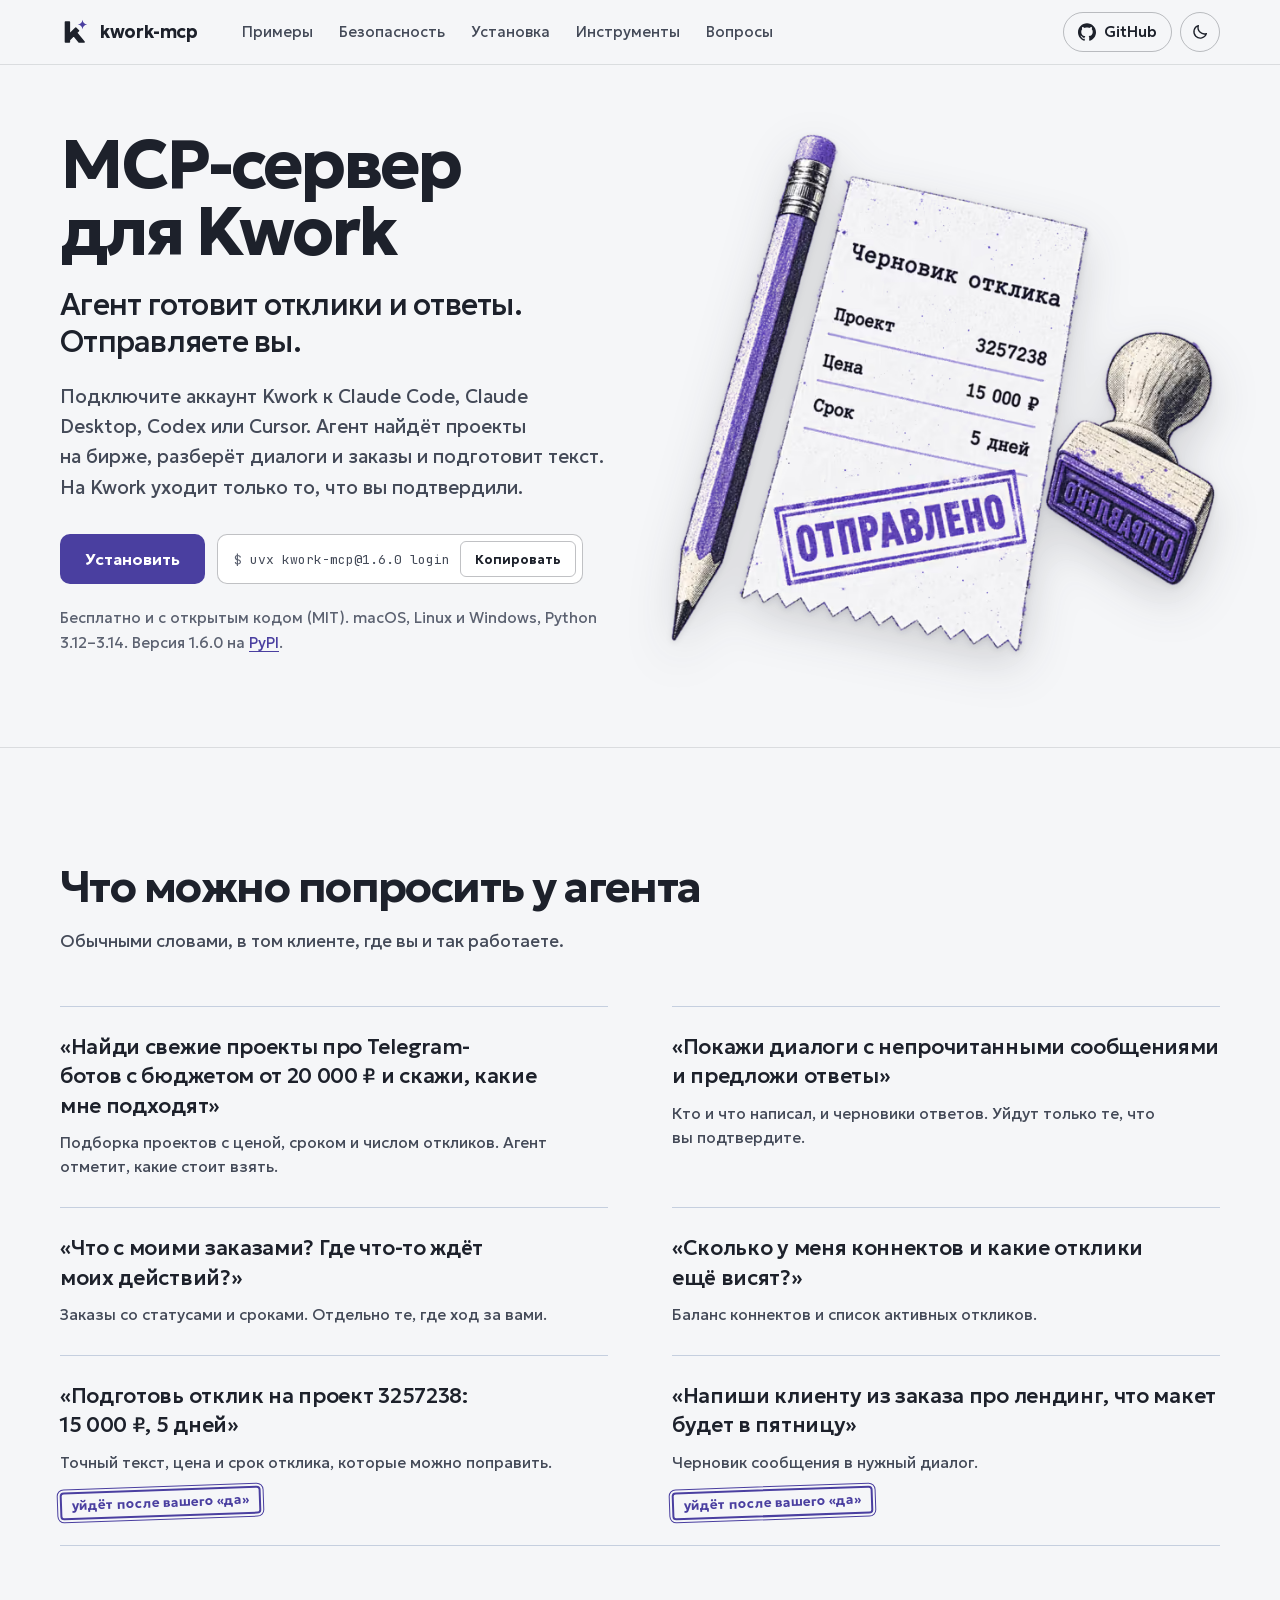
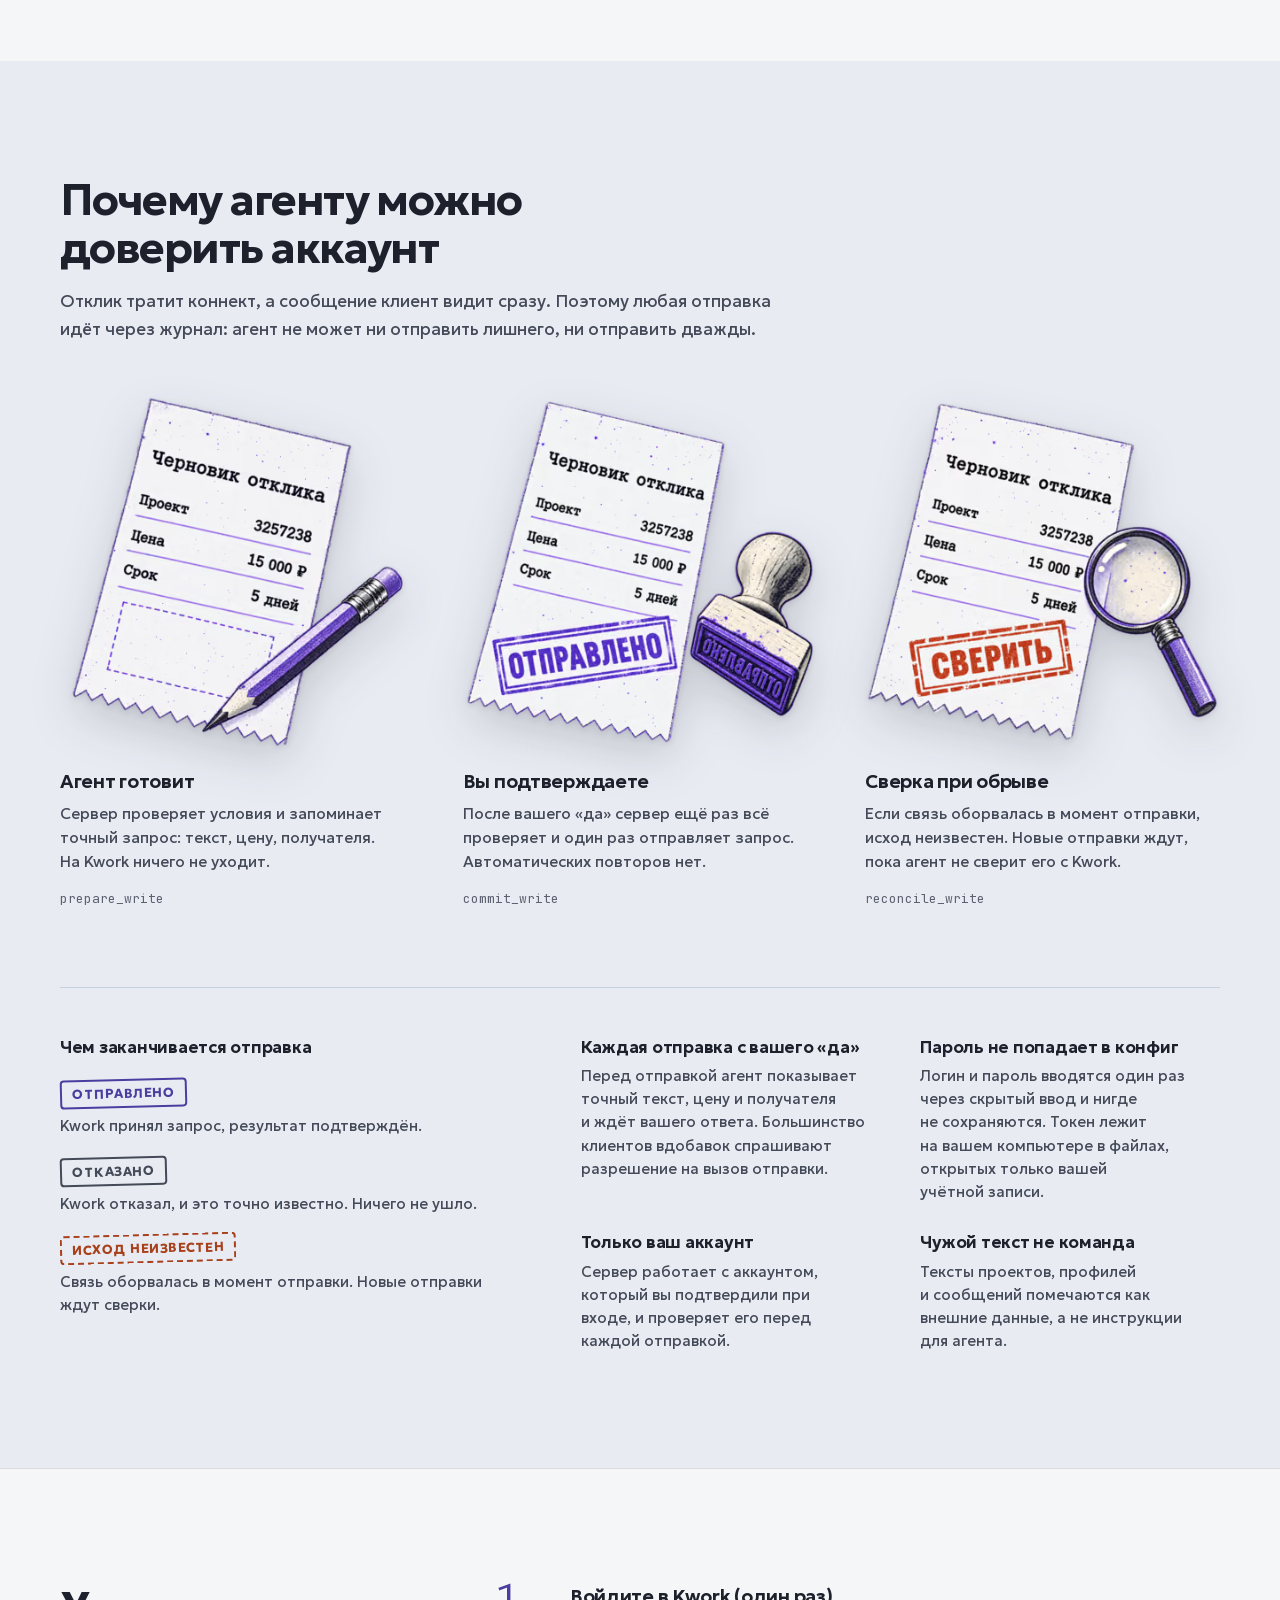
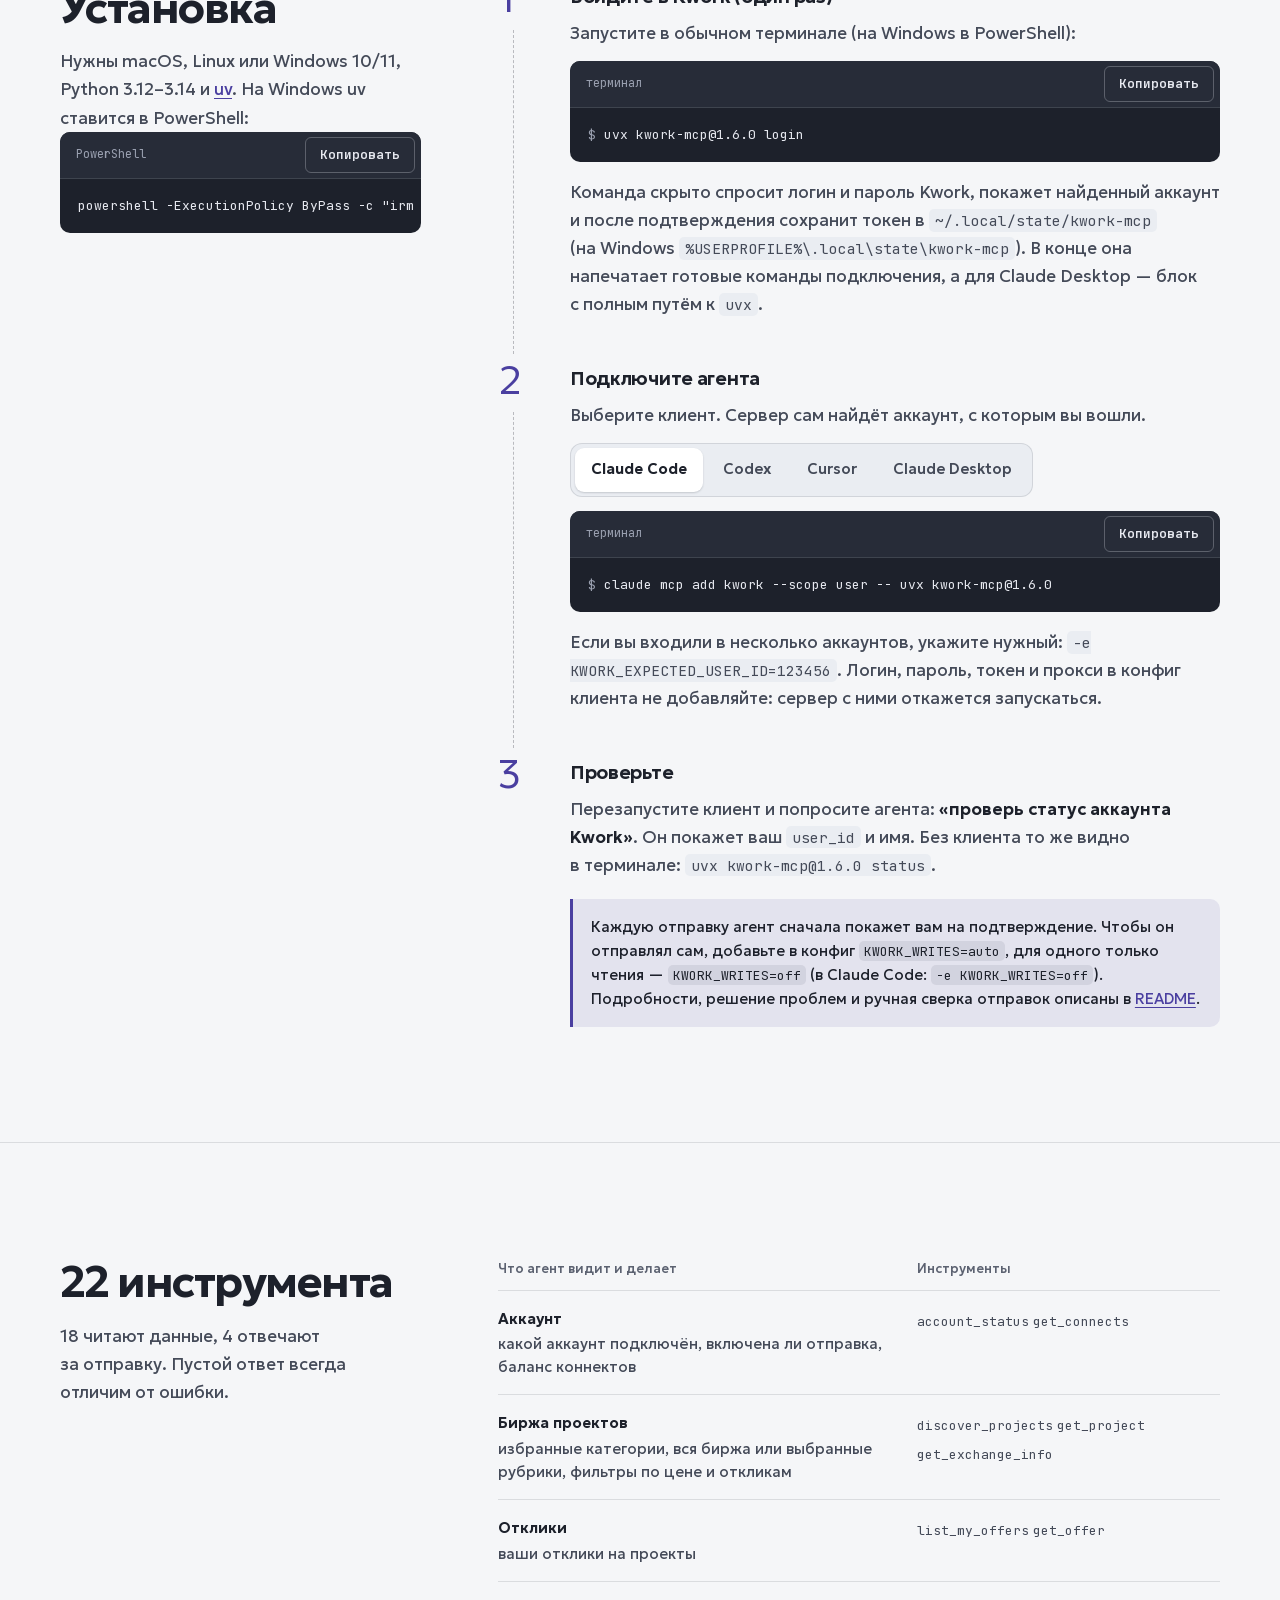
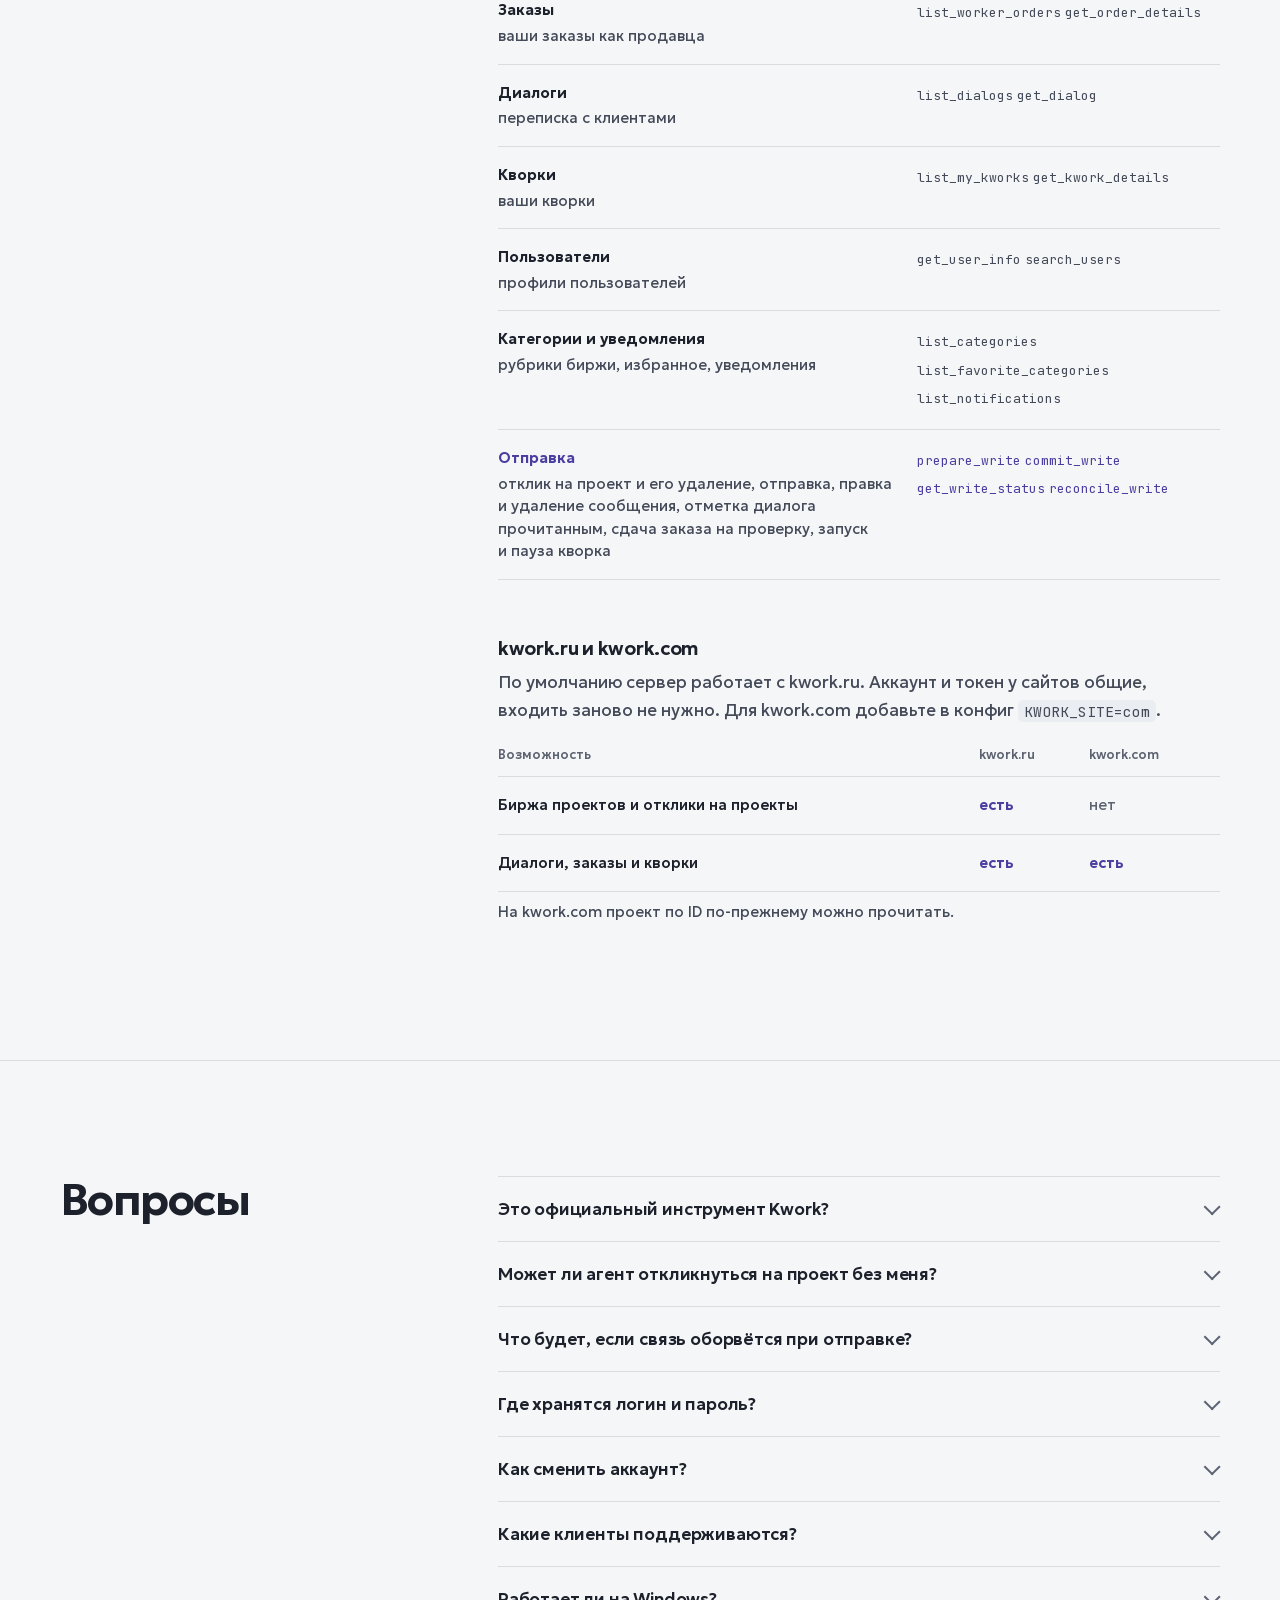
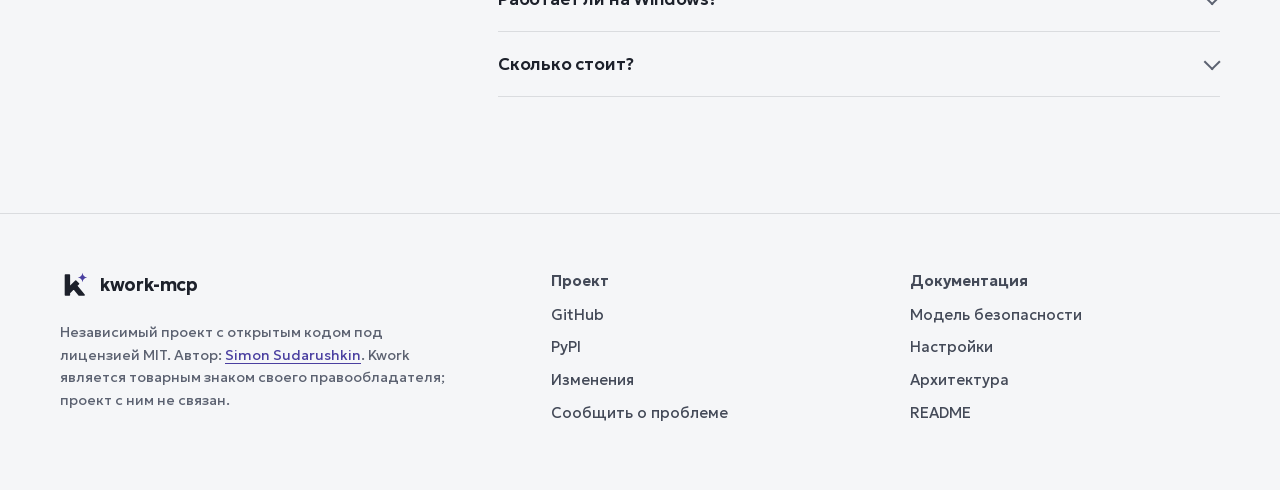
==== commit fa4f91e6: "Run natively on Windows (1.6.0) On Windows `uvx kwork-mcp` failed at import: the state directory, to" ====
--- a/site/index.html
+++ b/site/index.html
@@ -56,8 +56,8 @@
       "url": "https://simonether.github.io/kwork-mcp/",
       "image": "https://simonether.github.io/kwork-mcp/og.png",
       "applicationCategory": "DeveloperApplication",
-      "operatingSystem": "macOS, Linux",
-      "softwareVersion": "1.5.2",
+      "operatingSystem": "macOS, Linux, Windows",
+      "softwareVersion": "1.6.0",
       "softwareRequirements": "Python 3.12–3.14, uv",
       "programmingLanguage": "Python",
       "inLanguage": "ru",
@@ -83,10 +83,10 @@
         {"@type": "Question", "name": "Это официальный инструмент Kwork?", "acceptedAnswer": {"@type": "Answer", "text": "Нет. Это независимый проект с открытым кодом под лицензией MIT. Kwork его не выпускает и не поддерживает."}},
         {"@type": "Question", "name": "Может ли агент откликнуться на проект без меня?", "acceptedAnswer": {"@type": "Answer", "text": "Только если вы сами это разрешили. По умолчанию агент показывает точный текст, цену и получателя и отправляет только после вашего «да». С KWORK_WRITES=auto он отправляет сам, с KWORK_WRITES=off только читает."}},
         {"@type": "Question", "name": "Что будет, если связь оборвётся при отправке?", "acceptedAnswer": {"@type": "Answer", "text": "Сервер не повторит запись сам и не угадает исход. Новые отправки для аккаунта ждут, пока агент не сверит результат с Kwork или вы не разберёте запись вручную командой kwork-mcp resolve-write."}},
-        {"@type": "Question", "name": "Где хранятся логин и пароль?", "acceptedAnswer": {"@type": "Answer", "text": "Нигде. Их спрашивает только kwork-mcp login через скрытый ввод, а на диск сохраняется токен в ~/.local/state/kwork-mcp с правами 0600. Токен не шифруется, поэтому включите шифрование диска."}},
-        {"@type": "Question", "name": "Как сменить аккаунт?", "acceptedAnswer": {"@type": "Answer", "text": "Выполните в терминале uvx kwork-mcp@1.5.2 logout, а затем login с другим аккаунтом. Команда status покажет, с каким аккаунтом и сайтом запустится сервер, без запросов к Kwork."}},
+        {"@type": "Question", "name": "Где хранятся логин и пароль?", "acceptedAnswer": {"@type": "Answer", "text": "Нигде. Их спрашивает только kwork-mcp login через скрытый ввод, а на диск сохраняется токен: на macOS и Linux в ~/.local/state/kwork-mcp с правами 0600, на Windows в %USERPROFILE%\\.local\\state\\kwork-mcp, зашифрованный DPAPI. На macOS и Linux токен не шифруется, поэтому включите шифрование диска."}},
+        {"@type": "Question", "name": "Как сменить аккаунт?", "acceptedAnswer": {"@type": "Answer", "text": "Выполните в терминале uvx kwork-mcp@1.6.0 logout, а затем login с другим аккаунтом. Команда status покажет, с каким аккаунтом и сайтом запустится сервер, без запросов к Kwork."}},
         {"@type": "Question", "name": "Какие клиенты поддерживаются?", "acceptedAnswer": {"@type": "Answer", "text": "Claude Code, Claude Desktop, Codex, Cursor и другие MCP-клиенты, которые умеют запускать локальный сервер через stdio."}},
-        {"@type": "Question", "name": "Работает ли на Windows?", "acceptedAnswer": {"@type": "Answer", "text": "Нет, только macOS и Linux."}},
+        {"@type": "Question", "name": "Работает ли на Windows?", "acceptedAnswer": {"@type": "Answer", "text": "Да, на Windows 10 и 11 без WSL. uv ставится одной командой в PowerShell, дальше всё так же, как на macOS и Linux."}},
         {"@type": "Question", "name": "Сколько стоит?", "acceptedAnswer": {"@type": "Answer", "text": "Нисколько: kwork-mcp распространяется бесплатно под лицензией MIT."}}
       ]
     }
@@ -136,10 +136,10 @@
         <div class="hero-actions">
           <a class="btn btn-primary" href="#start">Установить</a>
           <div class="cmd" data-copy>
-            <code class="sh">uvx kwork-mcp@1.5.2 login</code>
+            <code class="sh">uvx kwork-mcp@1.6.0 login</code>
           </div>
         </div>
-        <p class="hero-facts">Бесплатно и&nbsp;с&nbsp;открытым кодом (MIT). macOS и&nbsp;Linux, Python 3.12–3.14. Версия 1.5.2 на&nbsp;<a href="https://pypi.org/project/kwork-mcp/">PyPI</a>.</p>
+        <p class="hero-facts">Бесплатно и&nbsp;с&nbsp;открытым кодом (MIT). macOS, Linux и&nbsp;Windows, Python 3.12–3.14. Версия 1.6.0 на&nbsp;<a href="https://pypi.org/project/kwork-mcp/">PyPI</a>.</p>
       </div>
       <picture class="hero-art">
         <source type="image/avif" srcset="img/hero-640.avif 640w, img/hero-1200.avif 1200w" sizes="(max-width: 900px) min(88vw, 440px), 560px">
@@ -237,7 +237,7 @@
           </li>
           <li>
             <h3>Пароль не&nbsp;попадает в&nbsp;конфиг</h3>
-            <p>Логин и&nbsp;пароль вводятся один раз через скрытый ввод и&nbsp;нигде не&nbsp;сохраняются. Токен лежит на&nbsp;вашем компьютере в&nbsp;файлах с&nbsp;правами <code>0600</code>.</p>
+            <p>Логин и&nbsp;пароль вводятся один раз через скрытый ввод и&nbsp;нигде не&nbsp;сохраняются. Токен лежит на&nbsp;вашем компьютере в&nbsp;файлах, открытых только вашей учётной записи.</p>
           </li>
           <li>
             <h3>Только ваш аккаунт</h3>
@@ -256,17 +256,21 @@
     <div class="container split">
       <div class="split-head">
         <h2 id="start-title">Установка</h2>
-        <p>Нужны macOS или Linux, Python 3.12–3.14 и&nbsp;<a href="https://docs.astral.sh/uv/">uv</a>. Windows не&nbsp;поддерживается.</p>
+        <p>Нужны macOS, Linux или Windows 10/11, Python 3.12–3.14 и&nbsp;<a href="https://docs.astral.sh/uv/">uv</a>. На&nbsp;Windows uv ставится в&nbsp;PowerShell:</p>
+        <figure class="code" data-copy>
+          <figcaption><span>PowerShell</span><span data-copy-slot></span></figcaption>
+          <pre><code>powershell -ExecutionPolicy ByPass -c "irm https://astral.sh/uv/install.ps1 | iex"</code></pre>
+        </figure>
       </div>
       <ol class="steps">
         <li>
           <h3>Войдите в&nbsp;Kwork (один раз)</h3>
-          <p>Запустите в&nbsp;обычном терминале:</p>
+          <p>Запустите в&nbsp;обычном терминале (на&nbsp;Windows в&nbsp;PowerShell):</p>
           <figure class="code" data-copy>
             <figcaption><span>терминал</span><span data-copy-slot></span></figcaption>
-            <pre><code class="sh">uvx kwork-mcp@1.5.2 login</code></pre>
+            <pre><code class="sh">uvx kwork-mcp@1.6.0 login</code></pre>
           </figure>
-          <p>Команда скрыто спросит логин и&nbsp;пароль Kwork, покажет найденный аккаунт и&nbsp;после подтверждения сохранит токен в&nbsp;<code>~/.local/state/kwork-mcp</code>. В&nbsp;конце она напечатает готовые команды подключения, а&nbsp;для Claude Desktop&nbsp;— блок с&nbsp;полным путём к&nbsp;<code>uvx</code>.</p>
+          <p>Команда скрыто спросит логин и&nbsp;пароль Kwork, покажет найденный аккаунт и&nbsp;после подтверждения сохранит токен в&nbsp;<code>~/.local/state/kwork-mcp</code> (на&nbsp;Windows <code>%USERPROFILE%\.local\state\kwork-mcp</code>). В&nbsp;конце она напечатает готовые команды подключения, а&nbsp;для Claude Desktop&nbsp;— блок с&nbsp;полным путём к&nbsp;<code>uvx</code>.</p>
         </li>
         <li>
           <h3>Подключите агента</h3>
@@ -276,20 +280,20 @@
               <h4 class="tab-title">Claude Code</h4>
               <figure class="code" data-copy>
                 <figcaption><span>терминал</span><span data-copy-slot></span></figcaption>
-<pre><code class="sh">claude mcp add kwork --scope user -- uvx kwork-mcp@1.5.2</code></pre>
+<pre><code class="sh">claude mcp add kwork --scope user -- uvx kwork-mcp@1.6.0</code></pre>
               </figure>
             </div>
             <div role="tabpanel" id="panel-codex" tabindex="0">
               <h4 class="tab-title">Codex</h4>
               <figure class="code" data-copy>
                 <figcaption><span>терминал</span><span data-copy-slot></span></figcaption>
-<pre><code class="sh">codex mcp add kwork -- uvx kwork-mcp@1.5.2</code></pre>
+<pre><code class="sh">codex mcp add kwork -- uvx kwork-mcp@1.6.0</code></pre>
               </figure>
             </div>
             <div role="tabpanel" id="panel-cursor" tabindex="0">
               <h4 class="tab-title">Cursor</h4>
-              <p><a class="btn btn-primary" href="https://cursor.com/install-mcp?name=kwork&amp;config=eyJjb21tYW5kIjoidXZ4IiwiYXJncyI6WyJrd29yay1tY3BAMS41LjIiXX0%3D">Добавить в&nbsp;Cursor</a></p>
-              <p>Кнопка откроет Cursor и&nbsp;предложит добавить сервер. Вручную: блок из&nbsp;вкладки «Claude Desktop» в&nbsp;<code>~/.cursor/mcp.json</code>.</p>
+              <p><a class="btn btn-primary" href="https://cursor.com/install-mcp?name=kwork&amp;config=eyJjb21tYW5kIjoidXZ4IiwiYXJncyI6WyJrd29yay1tY3BAMS42LjAiXX0%3D">Добавить в&nbsp;Cursor</a></p>
+              <p>Кнопка откроет Cursor и&nbsp;предложит добавить сервер. Вручную: блок из&nbsp;вкладки «Claude Desktop» в&nbsp;<code>~/.cursor/mcp.json</code> (на&nbsp;Windows <code>%USERPROFILE%\.cursor\mcp.json</code>).</p>
             </div>
             <div role="tabpanel" id="panel-desktop" tabindex="0">
               <h4 class="tab-title">Claude Desktop</h4>
@@ -300,7 +304,7 @@
   "mcpServers": {
     "kwork": {
       "command": "uvx",
-      "args": ["kwork-mcp@1.5.2"]
+      "args": ["kwork-mcp@1.6.0"]
     }
   }
 }</code></pre>
@@ -312,7 +316,7 @@
         </li>
         <li>
           <h3>Проверьте</h3>
-          <p>Перезапустите клиент и&nbsp;попросите агента: <q class="say">проверь статус аккаунта Kwork</q>. Он покажет ваш <code>user_id</code> и&nbsp;имя. Без клиента то&nbsp;же видно в&nbsp;терминале: <code>uvx kwork-mcp@1.5.2 status</code>.</p>
+          <p>Перезапустите клиент и&nbsp;попросите агента: <q class="say">проверь статус аккаунта Kwork</q>. Он покажет ваш <code>user_id</code> и&nbsp;имя. Без клиента то&nbsp;же видно в&nbsp;терминале: <code>uvx kwork-mcp@1.6.0 status</code>.</p>
           <p class="note">Каждую отправку агент сначала покажет вам на&nbsp;подтверждение. Чтобы он отправлял сам, добавьте в&nbsp;конфиг <code>KWORK_WRITES=auto</code>, для одного только чтения&nbsp;— <code>KWORK_WRITES=off</code> (в&nbsp;Claude Code: <code>-e KWORK_WRITES=off</code>). Подробности, решение проблем и&nbsp;ручная сверка отправок описаны в&nbsp;<a href="https://github.com/simonether/kwork-mcp#readme">README</a>.</p>
         </li>
       </ol>
@@ -408,11 +412,11 @@
         </details>
         <details>
           <summary>Где хранятся логин и пароль?</summary>
-          <div class="answer"><p>Нигде. Их спрашивает только <code>kwork-mcp login</code> через скрытый ввод, а на диск сохраняется токен в <code>~/.local/state/kwork-mcp</code> с правами <code>0600</code>. Токен не шифруется, поэтому включите шифрование диска.</p></div>
+          <div class="answer"><p>Нигде. Их спрашивает только <code>kwork-mcp login</code> через скрытый ввод, а на диск сохраняется токен: на macOS и Linux в <code>~/.local/state/kwork-mcp</code> с правами <code>0600</code>, на Windows в <code>%USERPROFILE%\.local\state\kwork-mcp</code>, зашифрованный DPAPI. На macOS и Linux токен не шифруется, поэтому включите шифрование диска.</p></div>
         </details>
         <details>
           <summary>Как сменить аккаунт?</summary>
-          <div class="answer"><p>Выполните в&nbsp;терминале <code>uvx kwork-mcp@1.5.2 logout</code>, а&nbsp;затем <code>login</code> с&nbsp;другим аккаунтом. Команда <code>status</code> покажет, с&nbsp;каким аккаунтом и&nbsp;сайтом запустится сервер, без запросов к&nbsp;Kwork.</p></div>
+          <div class="answer"><p>Выполните в&nbsp;терминале <code>uvx kwork-mcp@1.6.0 logout</code>, а&nbsp;затем <code>login</code> с&nbsp;другим аккаунтом. Команда <code>status</code> покажет, с&nbsp;каким аккаунтом и&nbsp;сайтом запустится сервер, без запросов к&nbsp;Kwork.</p></div>
         </details>
         <details>
           <summary>Какие клиенты поддерживаются?</summary>
@@ -420,7 +424,7 @@
         </details>
         <details>
           <summary>Работает ли на Windows?</summary>
-          <div class="answer"><p>Нет, только macOS и Linux.</p></div>
+          <div class="answer"><p>Да, на Windows 10 и 11 без WSL. uv ставится одной командой в PowerShell, дальше всё так же, как на macOS и Linux.</p></div>
         </details>
         <details>
           <summary>Сколько стоит?</summary>
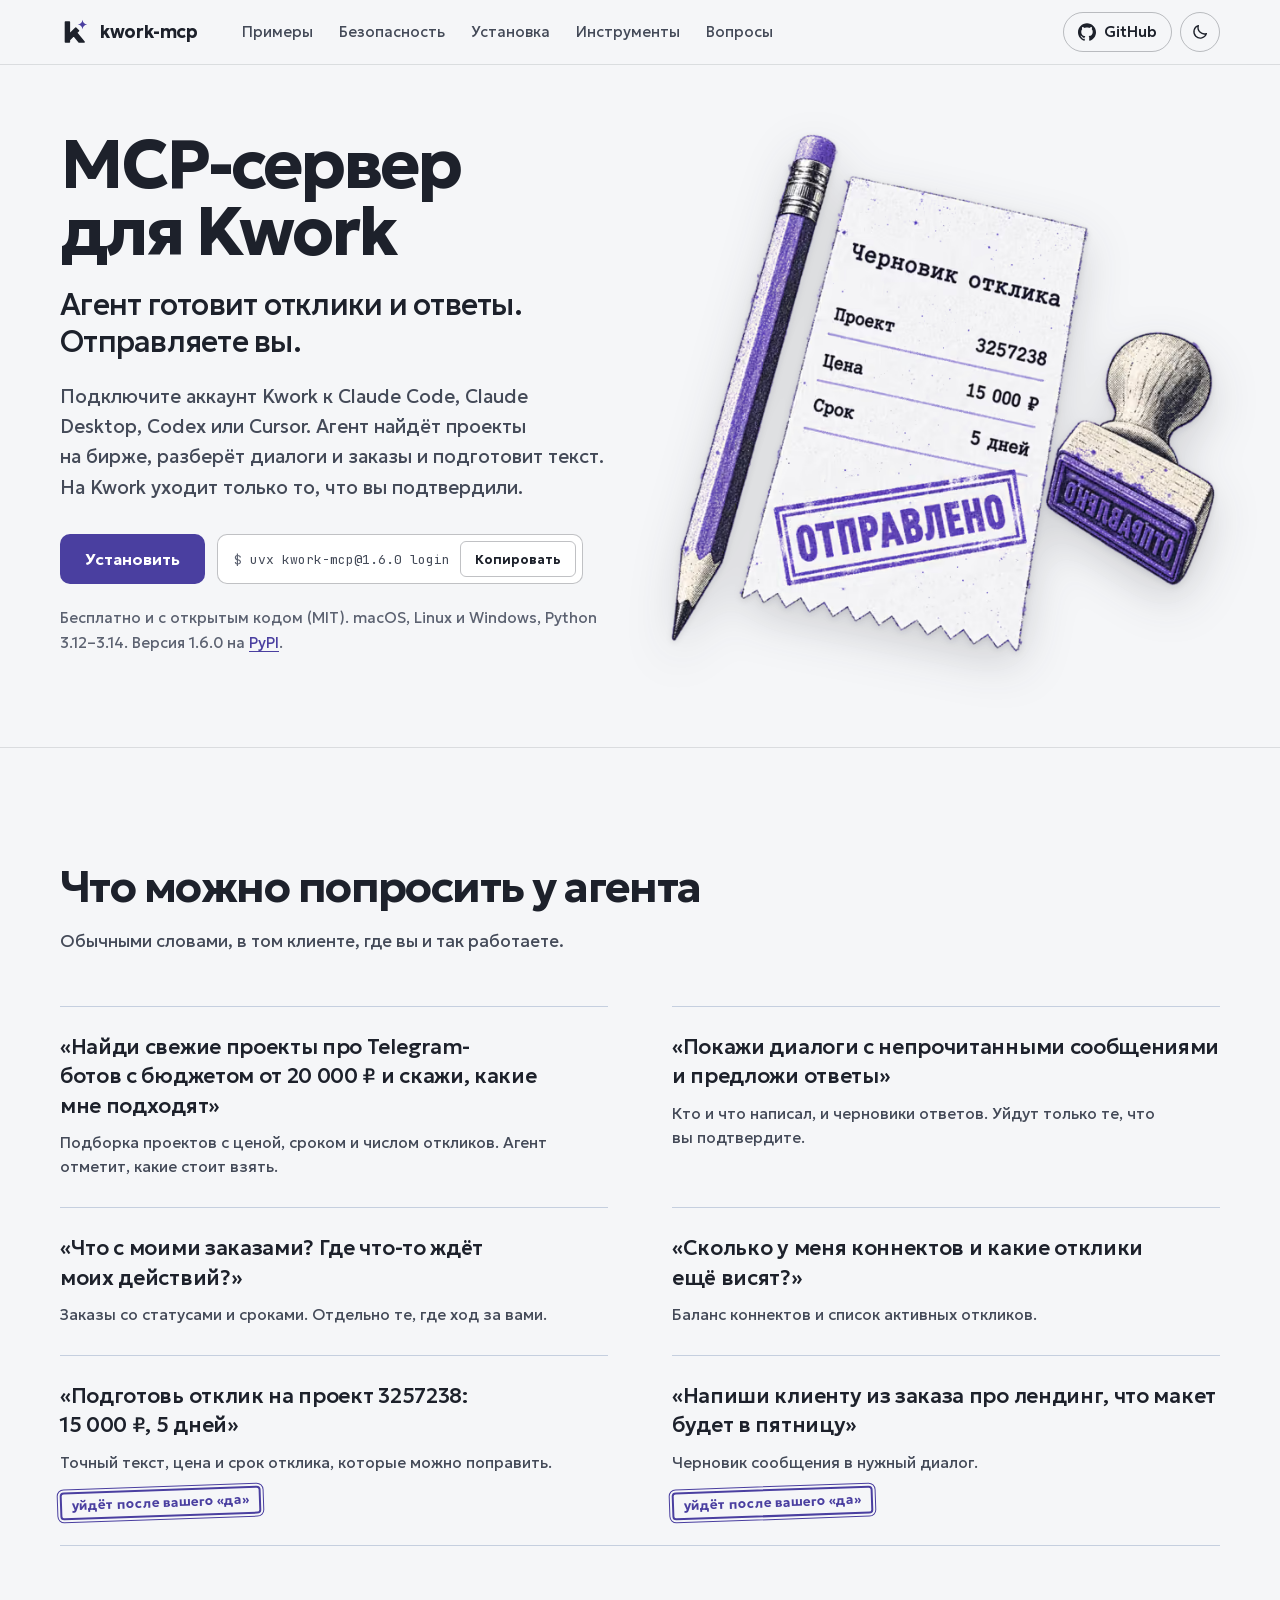
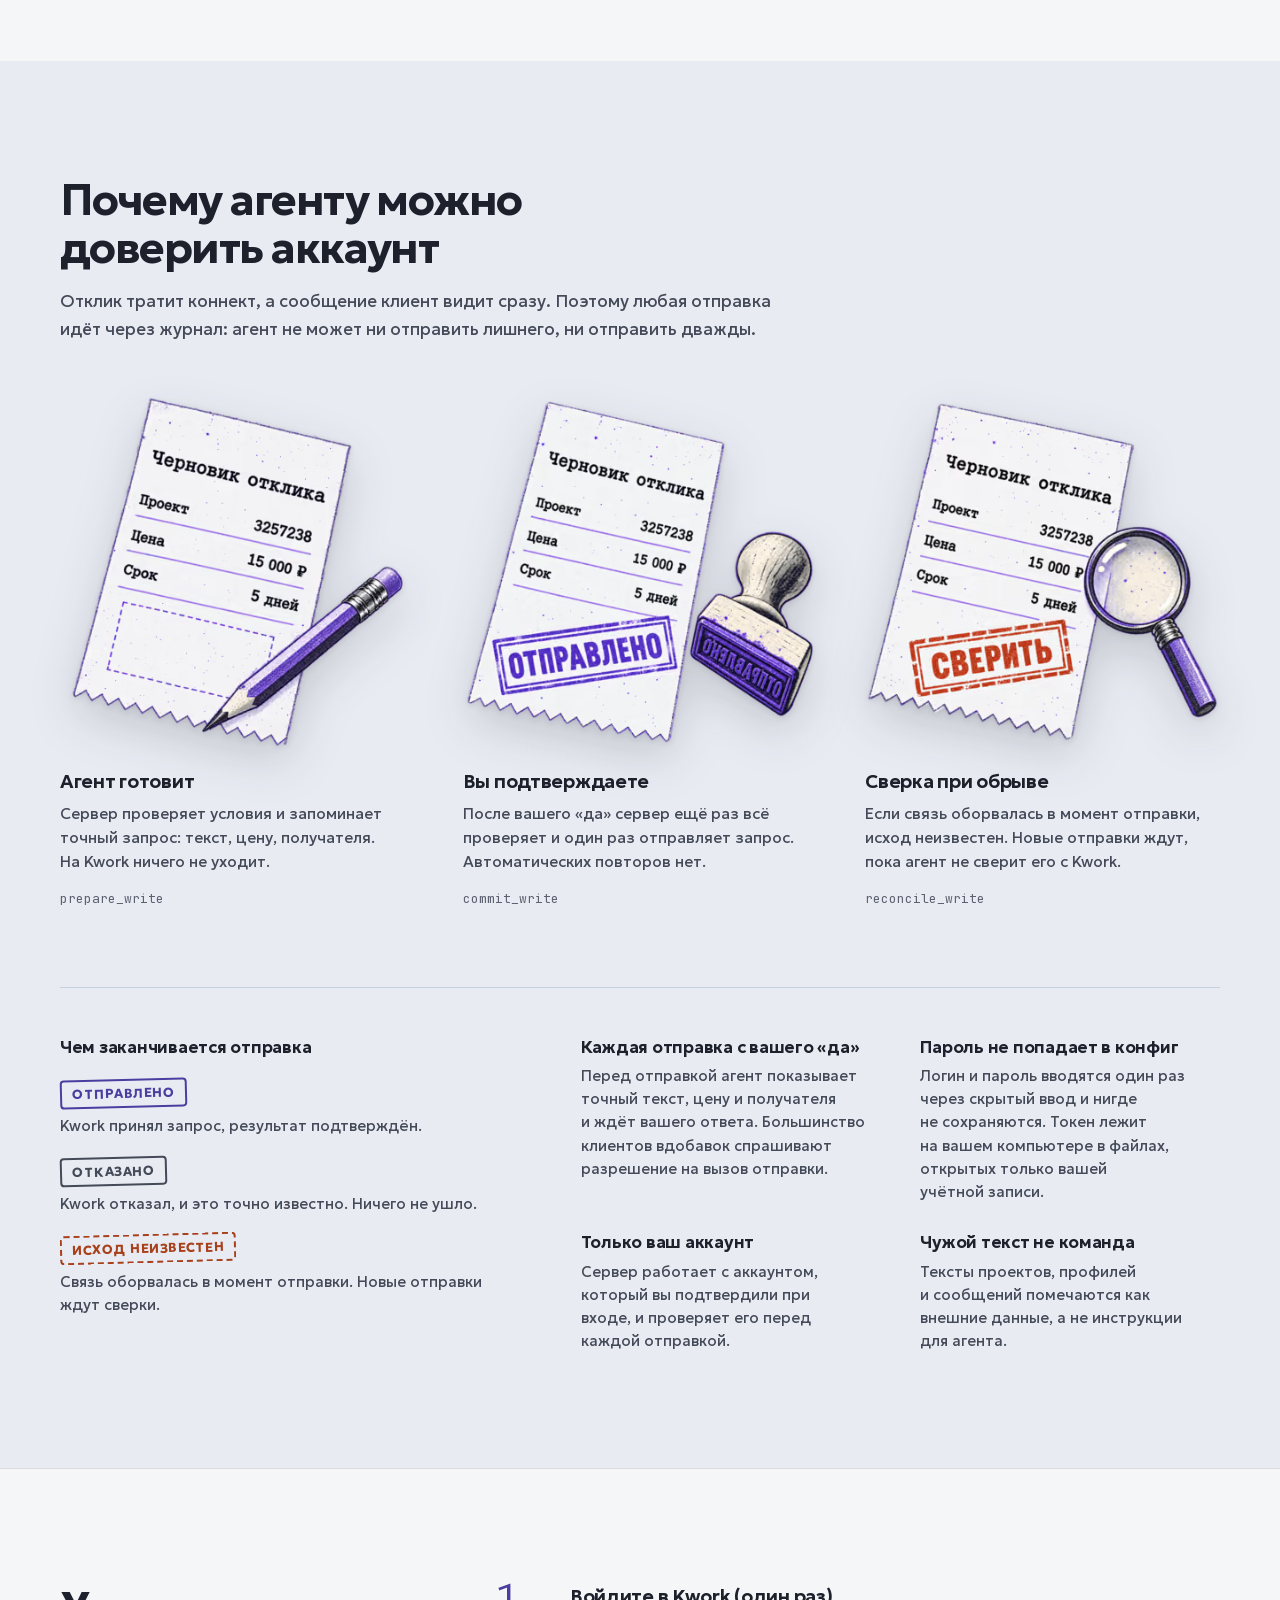
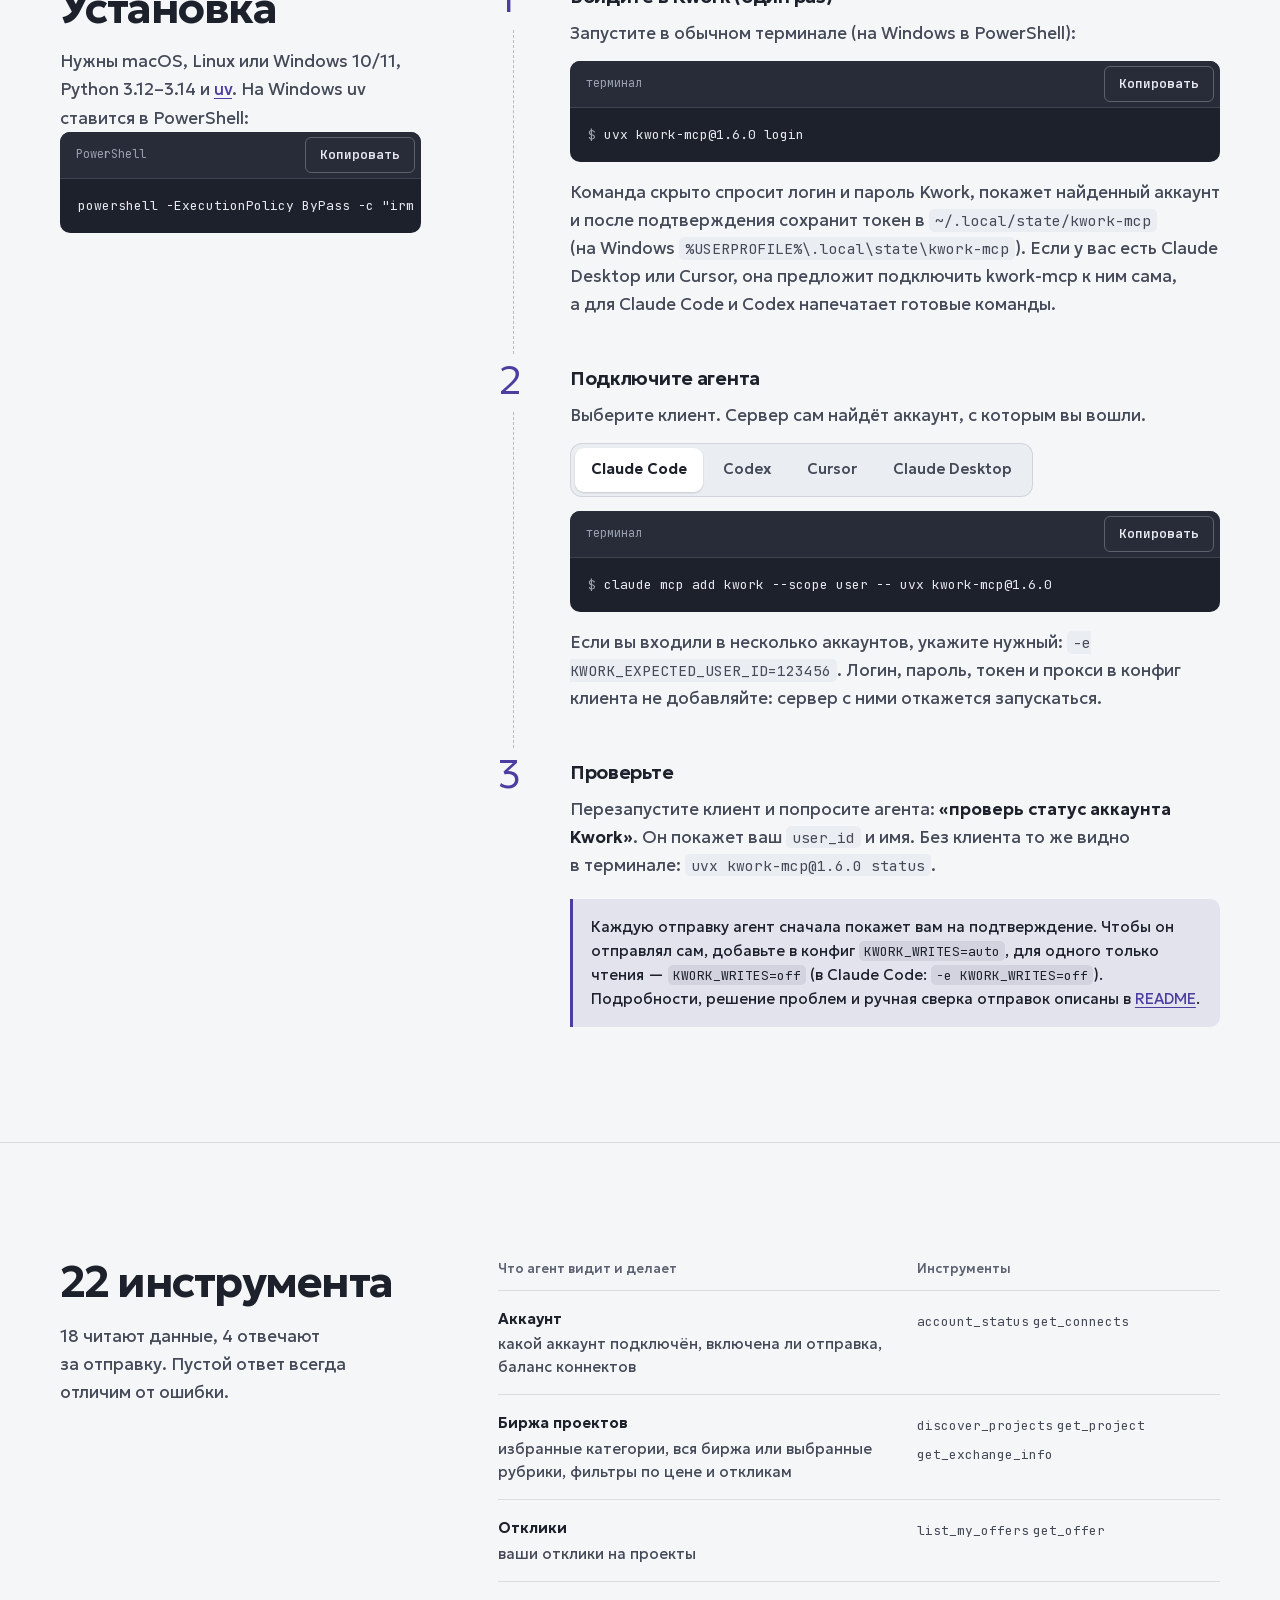
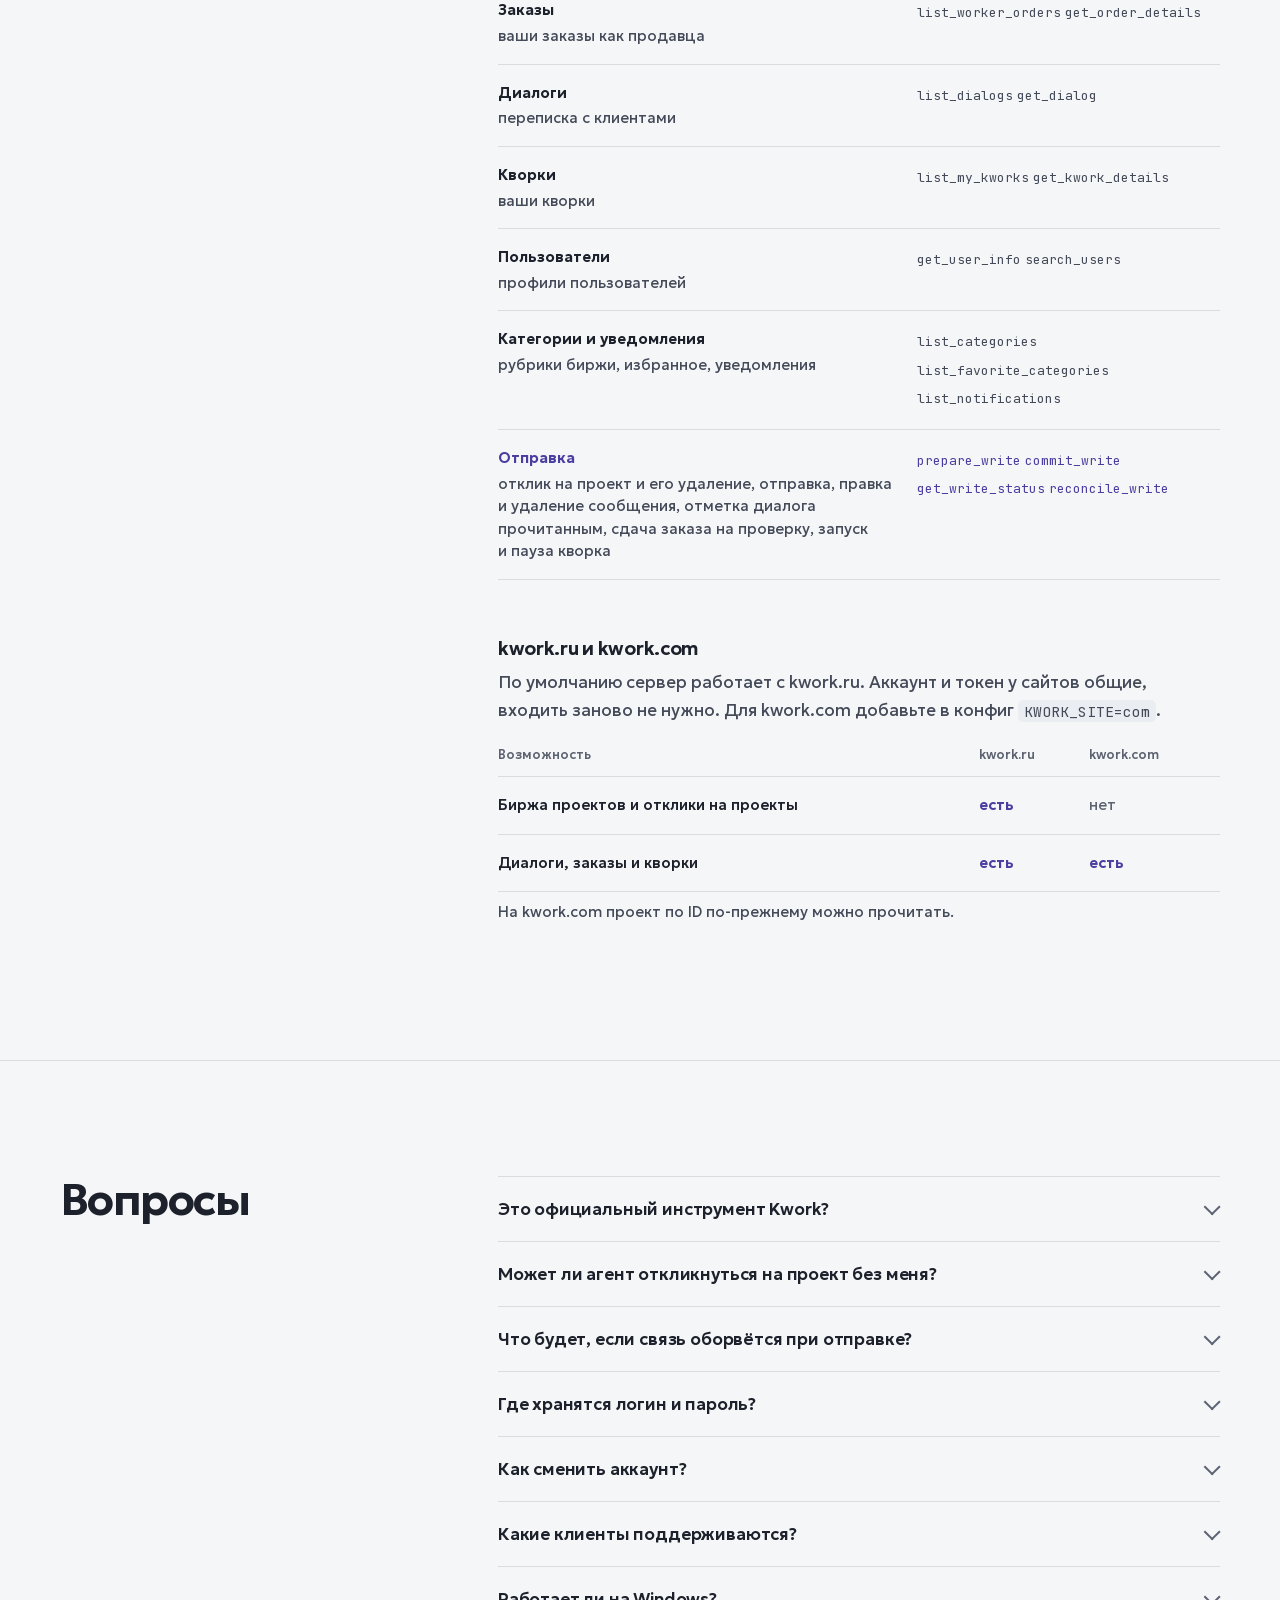
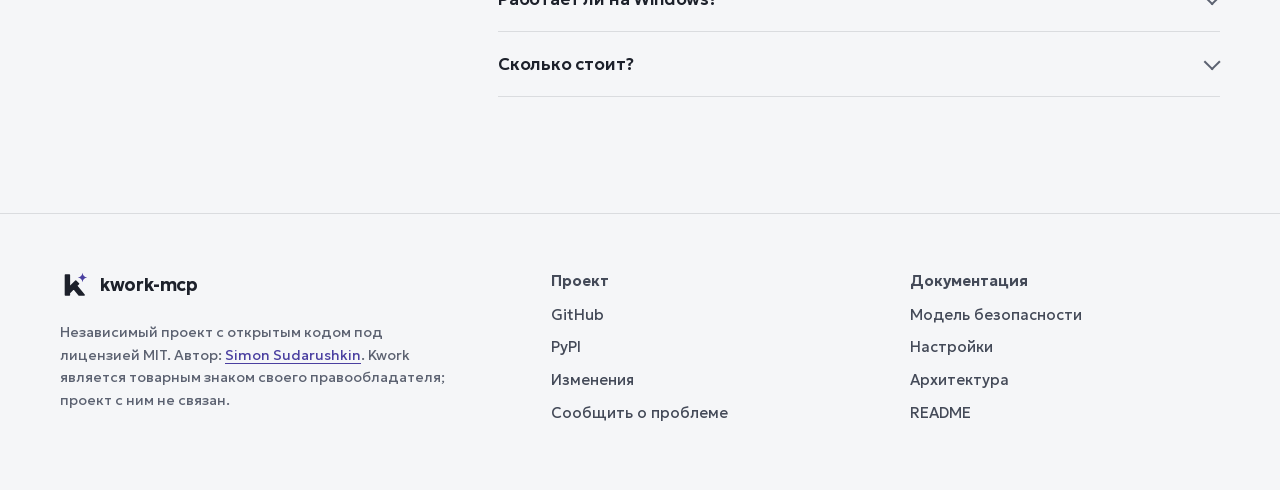
==== commit 1ac9f58a: "Connect Claude Desktop and Cursor from login Claude Desktop's Edit Config only reveals claude_deskto" ====
--- a/site/index.html
+++ b/site/index.html
@@ -270,7 +270,7 @@
             <figcaption><span>терминал</span><span data-copy-slot></span></figcaption>
             <pre><code class="sh">uvx kwork-mcp@1.6.0 login</code></pre>
           </figure>
-          <p>Команда скрыто спросит логин и&nbsp;пароль Kwork, покажет найденный аккаунт и&nbsp;после подтверждения сохранит токен в&nbsp;<code>~/.local/state/kwork-mcp</code> (на&nbsp;Windows <code>%USERPROFILE%\.local\state\kwork-mcp</code>). В&nbsp;конце она напечатает готовые команды подключения, а&nbsp;для Claude Desktop&nbsp;— блок с&nbsp;полным путём к&nbsp;<code>uvx</code>.</p>
+          <p>Команда скрыто спросит логин и&nbsp;пароль Kwork, покажет найденный аккаунт и&nbsp;после подтверждения сохранит токен в&nbsp;<code>~/.local/state/kwork-mcp</code> (на&nbsp;Windows <code>%USERPROFILE%\.local\state\kwork-mcp</code>). Если у&nbsp;вас есть Claude Desktop или Cursor, она предложит подключить kwork-mcp к&nbsp;ним сама, а&nbsp;для Claude Code и&nbsp;Codex напечатает готовые команды.</p>
         </li>
         <li>
           <h3>Подключите агента</h3>
@@ -297,7 +297,8 @@
             </div>
             <div role="tabpanel" id="panel-desktop" tabindex="0">
               <h4 class="tab-title">Claude Desktop</h4>
-              <p>Settings → Developer → Edit Config, файл <code>claude_desktop_config.json</code>.</p>
+              <p><code>login</code> подключит Claude Desktop сам: ответьте «да» на&nbsp;его вопрос и&nbsp;перезапустите приложение. Остальные серверы в&nbsp;конфиге не&nbsp;меняются.</p>
+              <p>Вручную: Settings → Developer → Edit Config, файл <code>claude_desktop_config.json</code>.</p>
               <figure class="code" data-copy>
                 <figcaption><span>claude_desktop_config.json</span><span data-copy-slot></span></figcaption>
 <pre><code>{
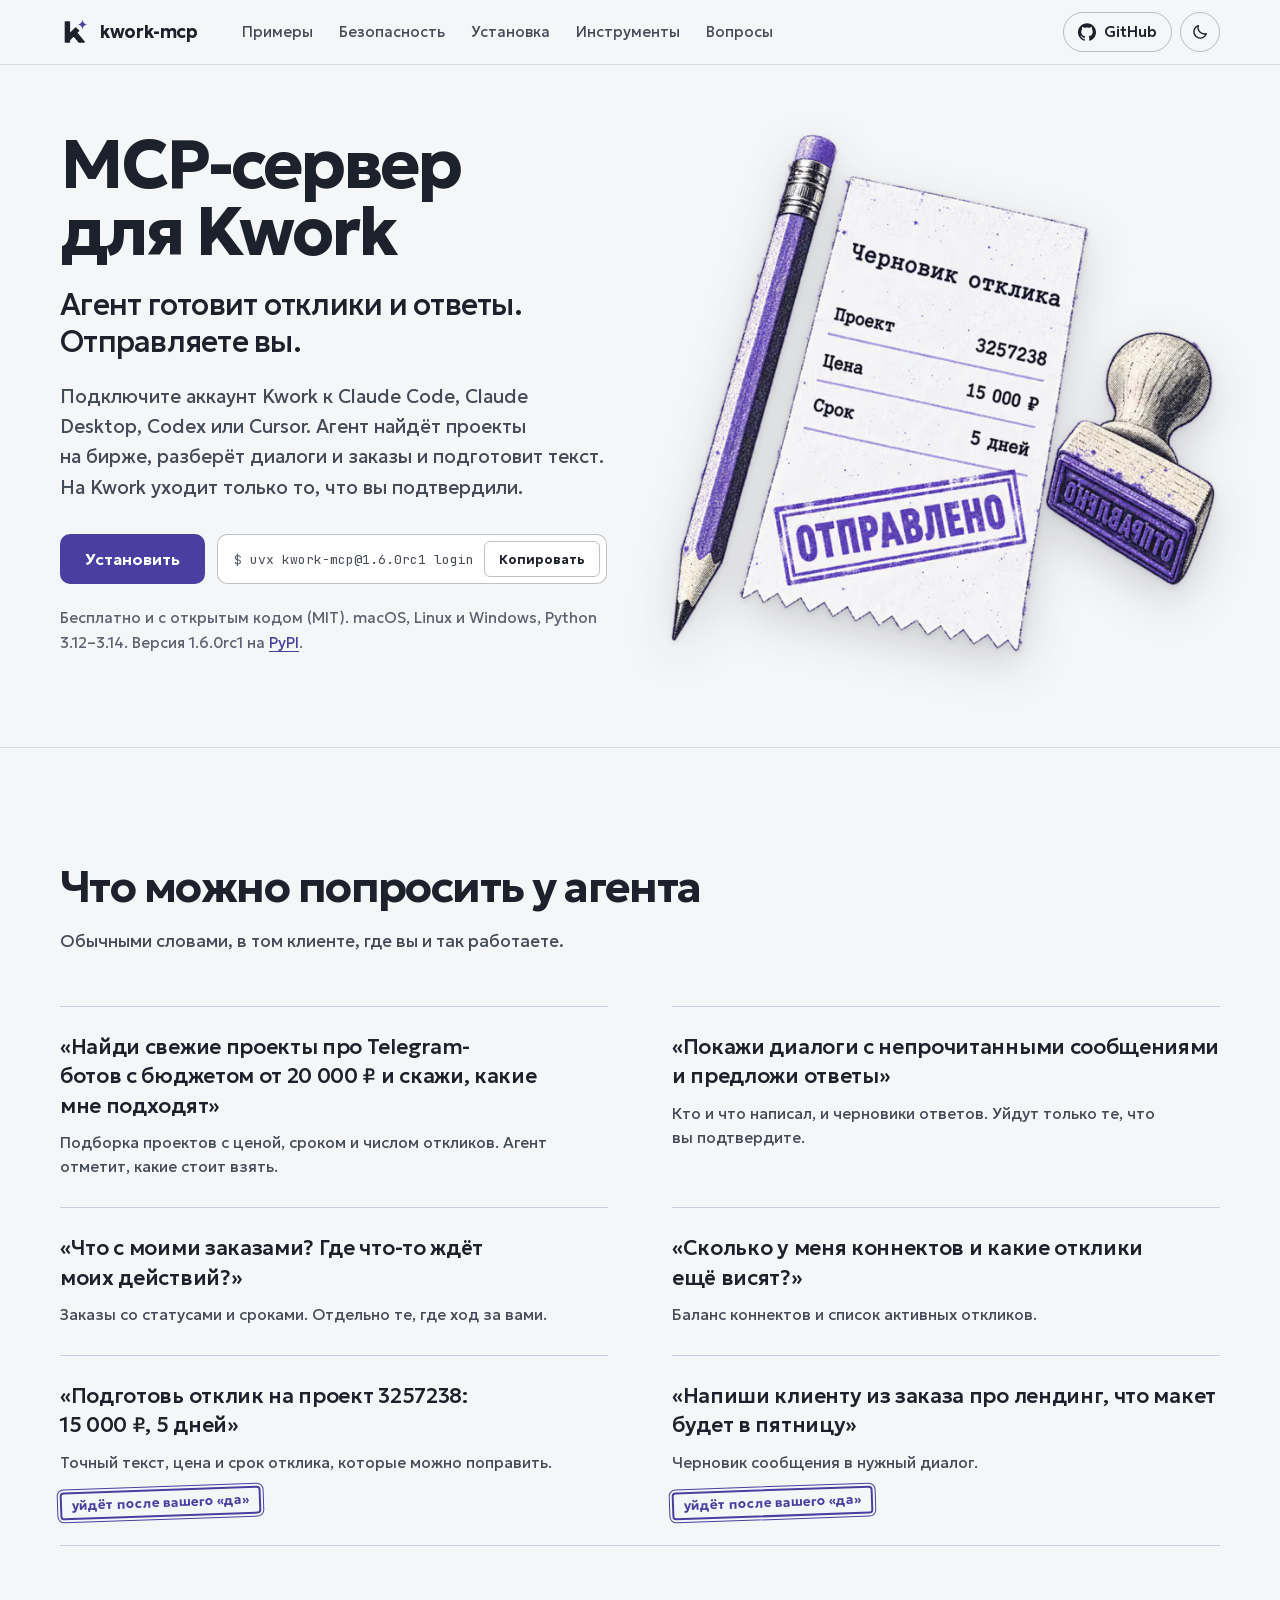
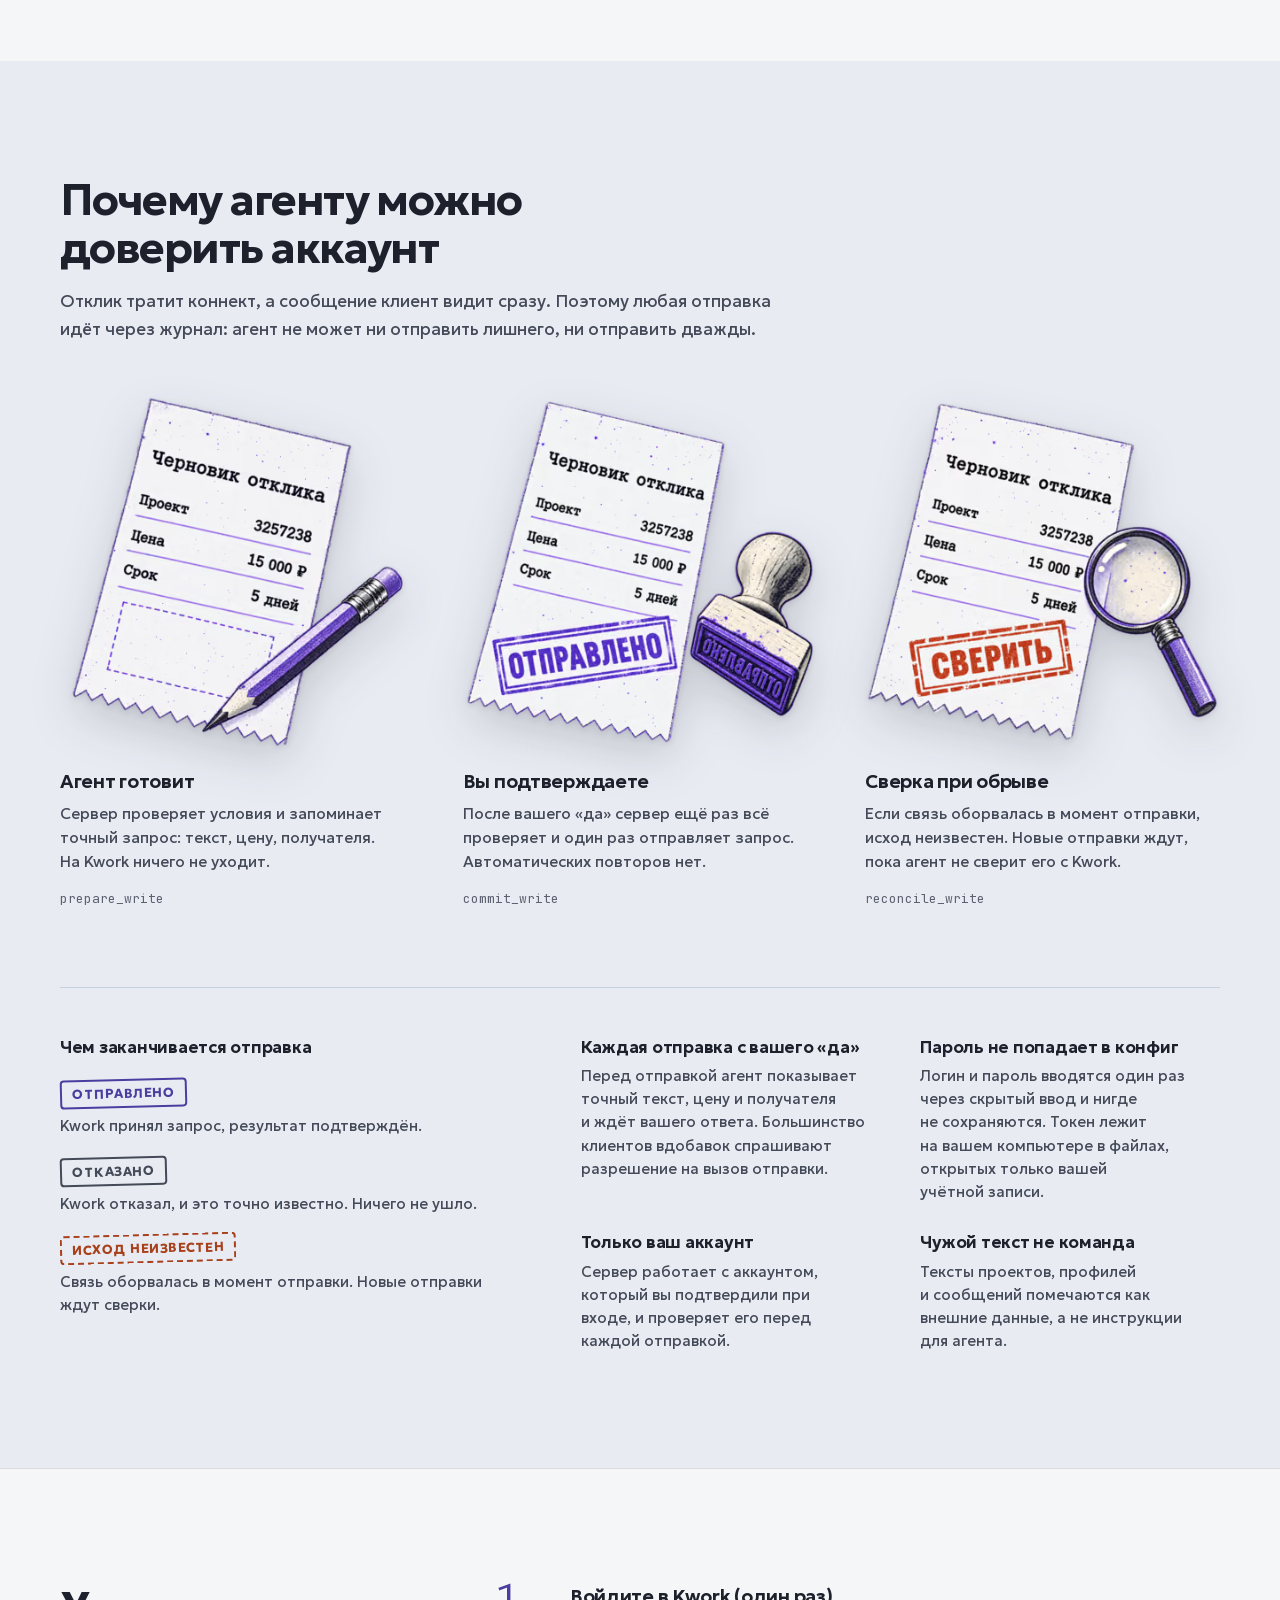
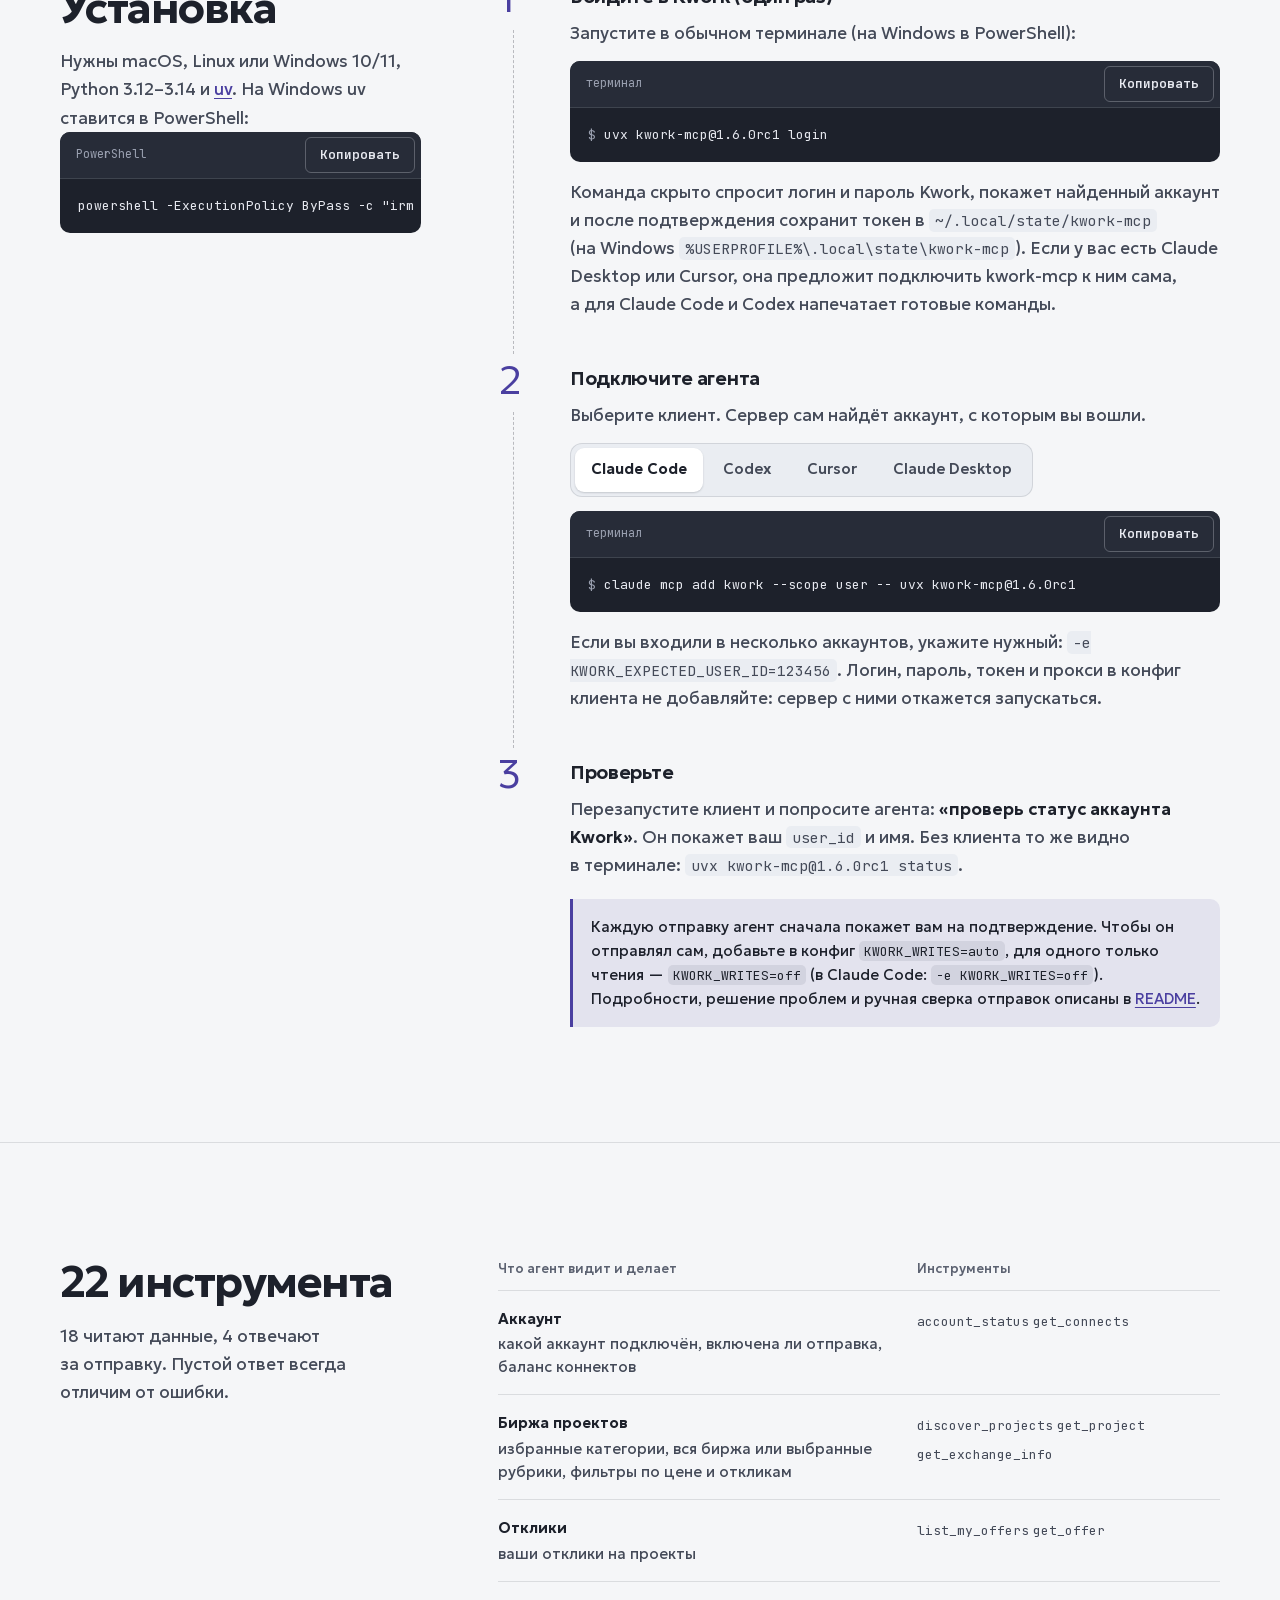
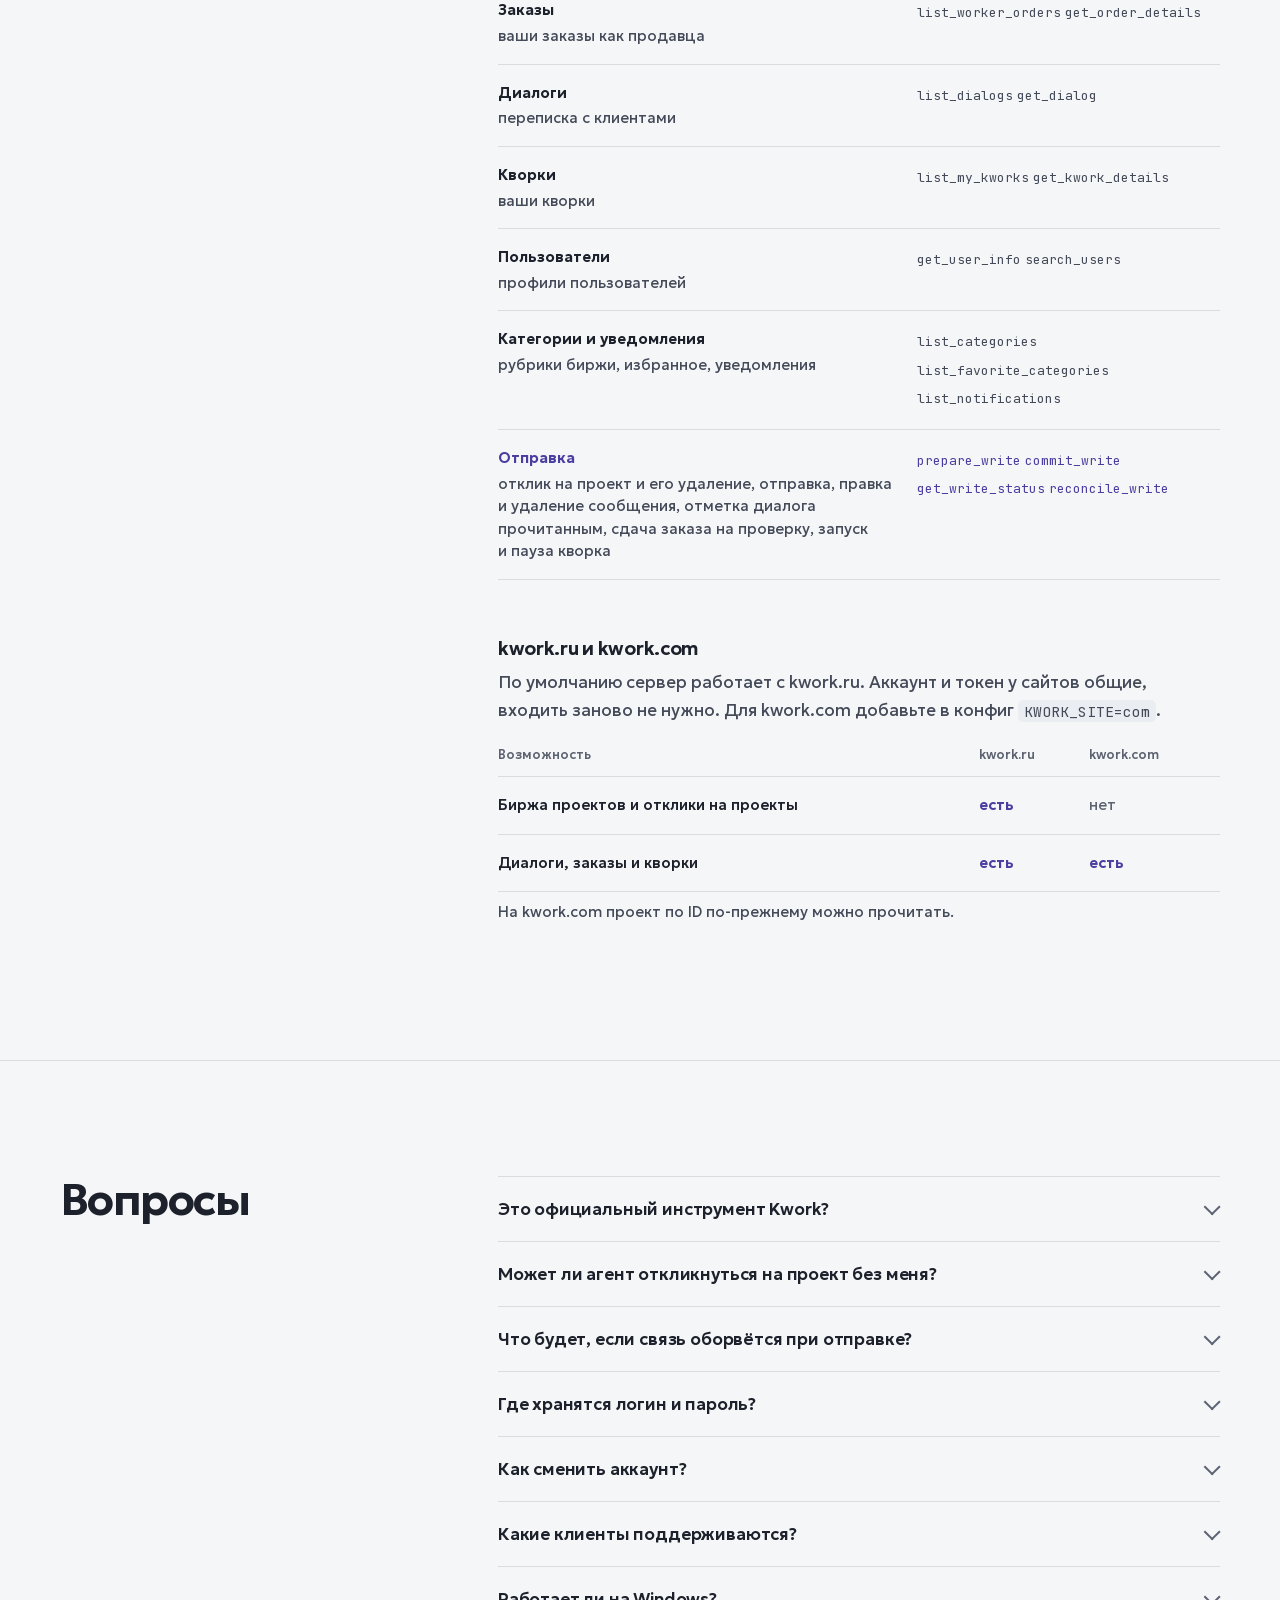
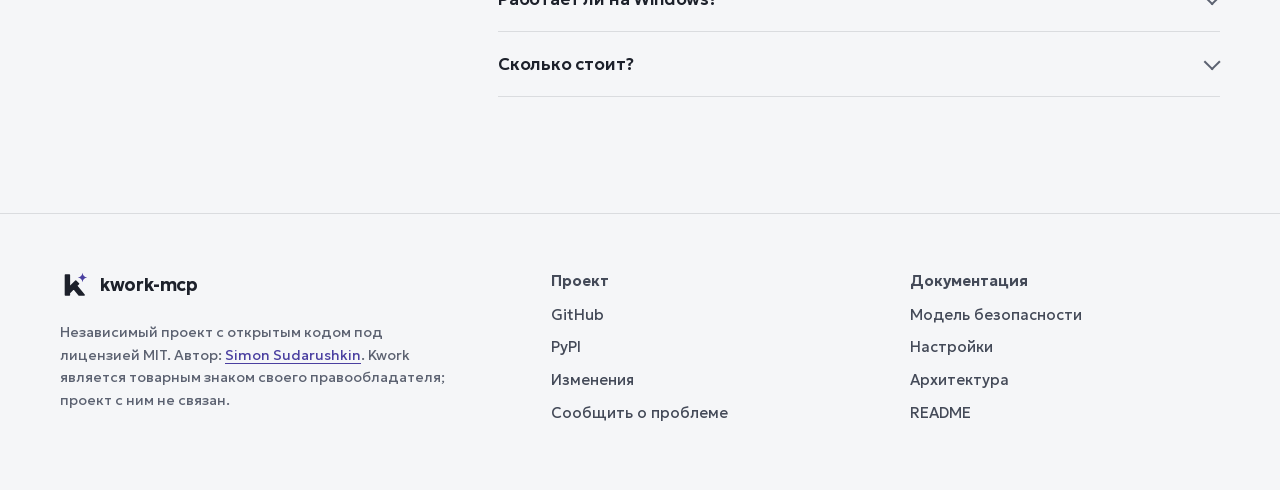
==== commit b3e402ab: "Prepare 1.6.0rc1 for testing on Windows" ====
--- a/site/index.html
+++ b/site/index.html
@@ -57,7 +57,7 @@
       "image": "https://simonether.github.io/kwork-mcp/og.png",
       "applicationCategory": "DeveloperApplication",
       "operatingSystem": "macOS, Linux, Windows",
-      "softwareVersion": "1.6.0",
+      "softwareVersion": "1.6.0rc1",
       "softwareRequirements": "Python 3.12–3.14, uv",
       "programmingLanguage": "Python",
       "inLanguage": "ru",
@@ -84,7 +84,7 @@
         {"@type": "Question", "name": "Может ли агент откликнуться на проект без меня?", "acceptedAnswer": {"@type": "Answer", "text": "Только если вы сами это разрешили. По умолчанию агент показывает точный текст, цену и получателя и отправляет только после вашего «да». С KWORK_WRITES=auto он отправляет сам, с KWORK_WRITES=off только читает."}},
         {"@type": "Question", "name": "Что будет, если связь оборвётся при отправке?", "acceptedAnswer": {"@type": "Answer", "text": "Сервер не повторит запись сам и не угадает исход. Новые отправки для аккаунта ждут, пока агент не сверит результат с Kwork или вы не разберёте запись вручную командой kwork-mcp resolve-write."}},
         {"@type": "Question", "name": "Где хранятся логин и пароль?", "acceptedAnswer": {"@type": "Answer", "text": "Нигде. Их спрашивает только kwork-mcp login через скрытый ввод, а на диск сохраняется токен: на macOS и Linux в ~/.local/state/kwork-mcp с правами 0600, на Windows в %USERPROFILE%\\.local\\state\\kwork-mcp, зашифрованный DPAPI. На macOS и Linux токен не шифруется, поэтому включите шифрование диска."}},
-        {"@type": "Question", "name": "Как сменить аккаунт?", "acceptedAnswer": {"@type": "Answer", "text": "Выполните в терминале uvx kwork-mcp@1.6.0 logout, а затем login с другим аккаунтом. Команда status покажет, с каким аккаунтом и сайтом запустится сервер, без запросов к Kwork."}},
+        {"@type": "Question", "name": "Как сменить аккаунт?", "acceptedAnswer": {"@type": "Answer", "text": "Выполните в терминале uvx kwork-mcp@1.6.0rc1 logout, а затем login с другим аккаунтом. Команда status покажет, с каким аккаунтом и сайтом запустится сервер, без запросов к Kwork."}},
         {"@type": "Question", "name": "Какие клиенты поддерживаются?", "acceptedAnswer": {"@type": "Answer", "text": "Claude Code, Claude Desktop, Codex, Cursor и другие MCP-клиенты, которые умеют запускать локальный сервер через stdio."}},
         {"@type": "Question", "name": "Работает ли на Windows?", "acceptedAnswer": {"@type": "Answer", "text": "Да, на Windows 10 и 11 без WSL. uv ставится одной командой в PowerShell, дальше всё так же, как на macOS и Linux."}},
         {"@type": "Question", "name": "Сколько стоит?", "acceptedAnswer": {"@type": "Answer", "text": "Нисколько: kwork-mcp распространяется бесплатно под лицензией MIT."}}
@@ -136,10 +136,10 @@
         <div class="hero-actions">
           <a class="btn btn-primary" href="#start">Установить</a>
           <div class="cmd" data-copy>
-            <code class="sh">uvx kwork-mcp@1.6.0 login</code>
+            <code class="sh">uvx kwork-mcp@1.6.0rc1 login</code>
           </div>
         </div>
-        <p class="hero-facts">Бесплатно и&nbsp;с&nbsp;открытым кодом (MIT). macOS, Linux и&nbsp;Windows, Python 3.12–3.14. Версия 1.6.0 на&nbsp;<a href="https://pypi.org/project/kwork-mcp/">PyPI</a>.</p>
+        <p class="hero-facts">Бесплатно и&nbsp;с&nbsp;открытым кодом (MIT). macOS, Linux и&nbsp;Windows, Python 3.12–3.14. Версия 1.6.0rc1 на&nbsp;<a href="https://pypi.org/project/kwork-mcp/">PyPI</a>.</p>
       </div>
       <picture class="hero-art">
         <source type="image/avif" srcset="img/hero-640.avif 640w, img/hero-1200.avif 1200w" sizes="(max-width: 900px) min(88vw, 440px), 560px">
@@ -268,7 +268,7 @@
           <p>Запустите в&nbsp;обычном терминале (на&nbsp;Windows в&nbsp;PowerShell):</p>
           <figure class="code" data-copy>
             <figcaption><span>терминал</span><span data-copy-slot></span></figcaption>
-            <pre><code class="sh">uvx kwork-mcp@1.6.0 login</code></pre>
+            <pre><code class="sh">uvx kwork-mcp@1.6.0rc1 login</code></pre>
           </figure>
           <p>Команда скрыто спросит логин и&nbsp;пароль Kwork, покажет найденный аккаунт и&nbsp;после подтверждения сохранит токен в&nbsp;<code>~/.local/state/kwork-mcp</code> (на&nbsp;Windows <code>%USERPROFILE%\.local\state\kwork-mcp</code>). Если у&nbsp;вас есть Claude Desktop или Cursor, она предложит подключить kwork-mcp к&nbsp;ним сама, а&nbsp;для Claude Code и&nbsp;Codex напечатает готовые команды.</p>
         </li>
@@ -280,19 +280,19 @@
               <h4 class="tab-title">Claude Code</h4>
               <figure class="code" data-copy>
                 <figcaption><span>терминал</span><span data-copy-slot></span></figcaption>
-<pre><code class="sh">claude mcp add kwork --scope user -- uvx kwork-mcp@1.6.0</code></pre>
+<pre><code class="sh">claude mcp add kwork --scope user -- uvx kwork-mcp@1.6.0rc1</code></pre>
               </figure>
             </div>
             <div role="tabpanel" id="panel-codex" tabindex="0">
               <h4 class="tab-title">Codex</h4>
               <figure class="code" data-copy>
                 <figcaption><span>терминал</span><span data-copy-slot></span></figcaption>
-<pre><code class="sh">codex mcp add kwork -- uvx kwork-mcp@1.6.0</code></pre>
+<pre><code class="sh">codex mcp add kwork -- uvx kwork-mcp@1.6.0rc1</code></pre>
               </figure>
             </div>
             <div role="tabpanel" id="panel-cursor" tabindex="0">
               <h4 class="tab-title">Cursor</h4>
-              <p><a class="btn btn-primary" href="https://cursor.com/install-mcp?name=kwork&amp;config=eyJjb21tYW5kIjoidXZ4IiwiYXJncyI6WyJrd29yay1tY3BAMS42LjAiXX0%3D">Добавить в&nbsp;Cursor</a></p>
+              <p><a class="btn btn-primary" href="https://cursor.com/install-mcp?name=kwork&amp;config=eyJjb21tYW5kIjoidXZ4IiwiYXJncyI6WyJrd29yay1tY3BAMS42LjByYzEiXX0%3D">Добавить в&nbsp;Cursor</a></p>
               <p>Кнопка откроет Cursor и&nbsp;предложит добавить сервер. Вручную: блок из&nbsp;вкладки «Claude Desktop» в&nbsp;<code>~/.cursor/mcp.json</code> (на&nbsp;Windows <code>%USERPROFILE%\.cursor\mcp.json</code>).</p>
             </div>
             <div role="tabpanel" id="panel-desktop" tabindex="0">
@@ -305,7 +305,7 @@
   "mcpServers": {
     "kwork": {
       "command": "uvx",
-      "args": ["kwork-mcp@1.6.0"]
+      "args": ["kwork-mcp@1.6.0rc1"]
     }
   }
 }</code></pre>
@@ -317,7 +317,7 @@
         </li>
         <li>
           <h3>Проверьте</h3>
-          <p>Перезапустите клиент и&nbsp;попросите агента: <q class="say">проверь статус аккаунта Kwork</q>. Он покажет ваш <code>user_id</code> и&nbsp;имя. Без клиента то&nbsp;же видно в&nbsp;терминале: <code>uvx kwork-mcp@1.6.0 status</code>.</p>
+          <p>Перезапустите клиент и&nbsp;попросите агента: <q class="say">проверь статус аккаунта Kwork</q>. Он покажет ваш <code>user_id</code> и&nbsp;имя. Без клиента то&nbsp;же видно в&nbsp;терминале: <code>uvx kwork-mcp@1.6.0rc1 status</code>.</p>
           <p class="note">Каждую отправку агент сначала покажет вам на&nbsp;подтверждение. Чтобы он отправлял сам, добавьте в&nbsp;конфиг <code>KWORK_WRITES=auto</code>, для одного только чтения&nbsp;— <code>KWORK_WRITES=off</code> (в&nbsp;Claude Code: <code>-e KWORK_WRITES=off</code>). Подробности, решение проблем и&nbsp;ручная сверка отправок описаны в&nbsp;<a href="https://github.com/simonether/kwork-mcp#readme">README</a>.</p>
         </li>
       </ol>
@@ -417,7 +417,7 @@
         </details>
         <details>
           <summary>Как сменить аккаунт?</summary>
-          <div class="answer"><p>Выполните в&nbsp;терминале <code>uvx kwork-mcp@1.6.0 logout</code>, а&nbsp;затем <code>login</code> с&nbsp;другим аккаунтом. Команда <code>status</code> покажет, с&nbsp;каким аккаунтом и&nbsp;сайтом запустится сервер, без запросов к&nbsp;Kwork.</p></div>
+          <div class="answer"><p>Выполните в&nbsp;терминале <code>uvx kwork-mcp@1.6.0rc1 logout</code>, а&nbsp;затем <code>login</code> с&nbsp;другим аккаунтом. Команда <code>status</code> покажет, с&nbsp;каким аккаунтом и&nbsp;сайтом запустится сервер, без запросов к&nbsp;Kwork.</p></div>
         </details>
         <details>
           <summary>Какие клиенты поддерживаются?</summary>
